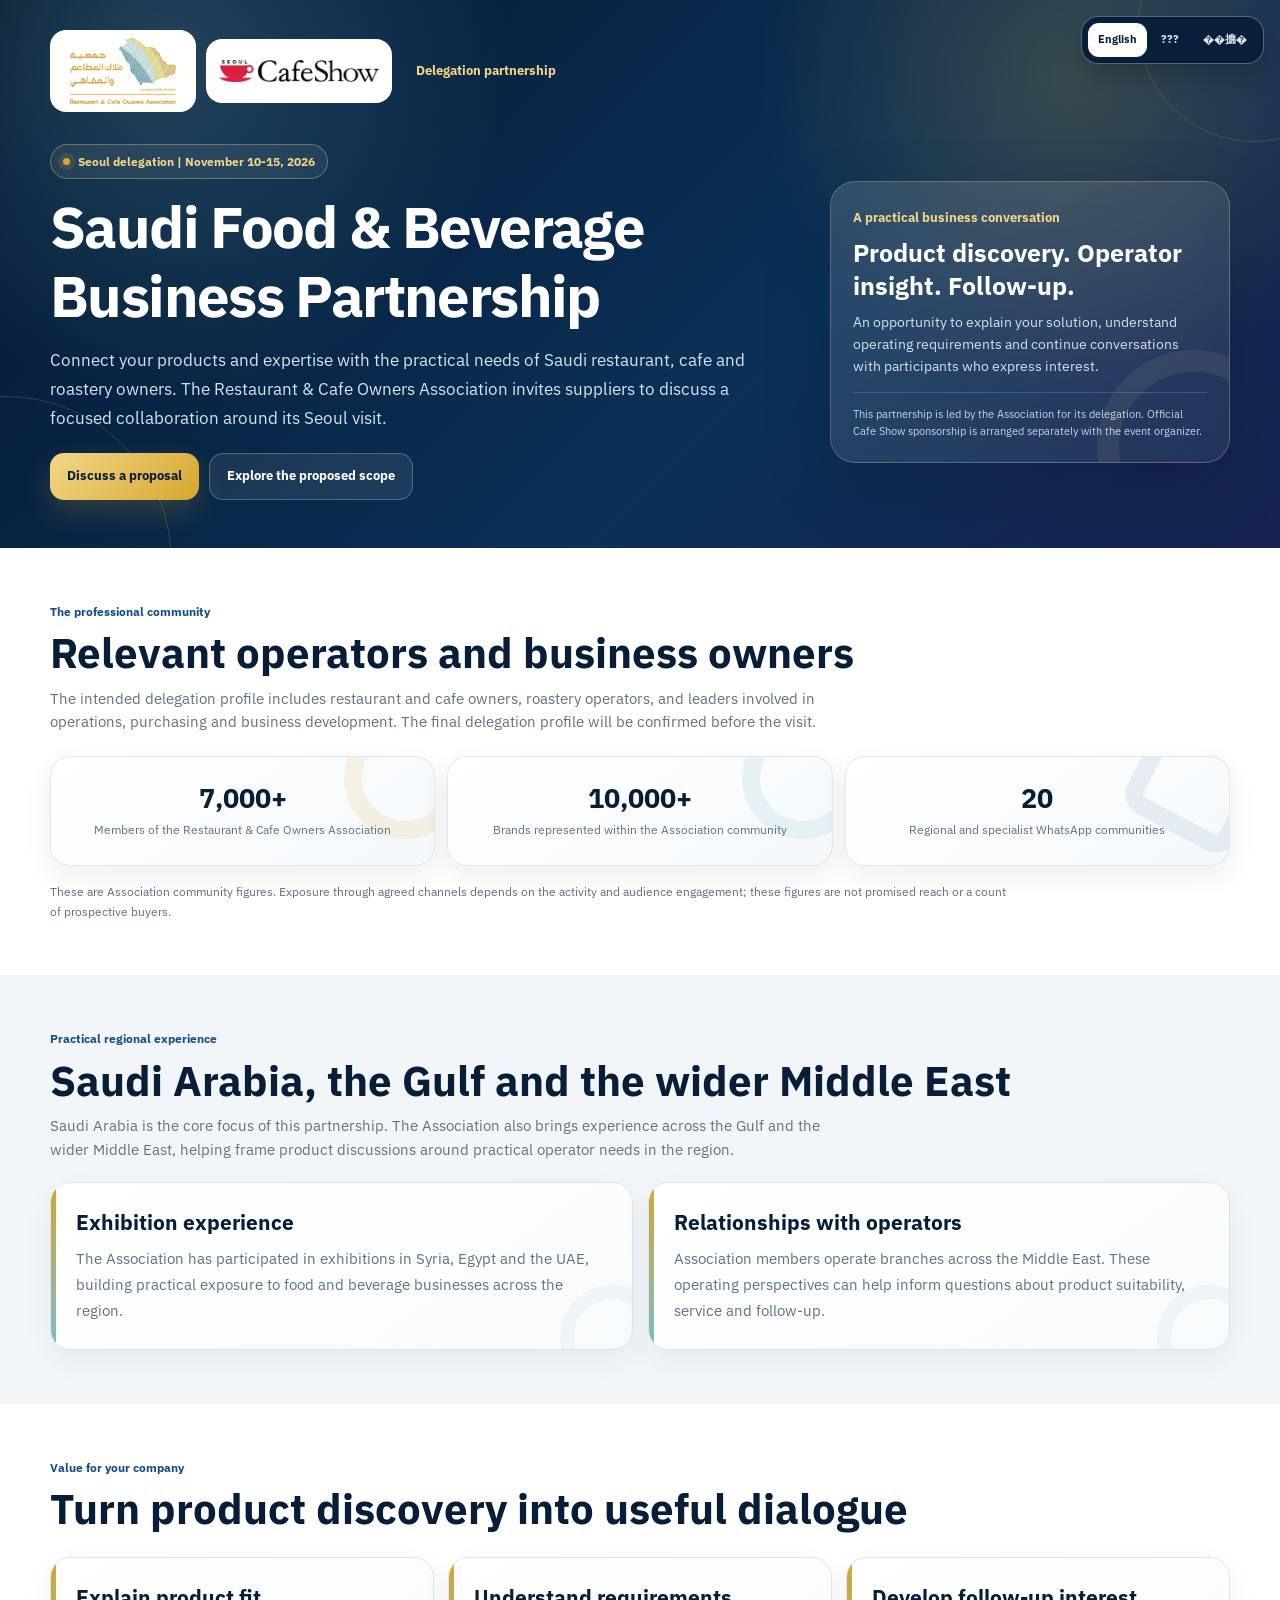
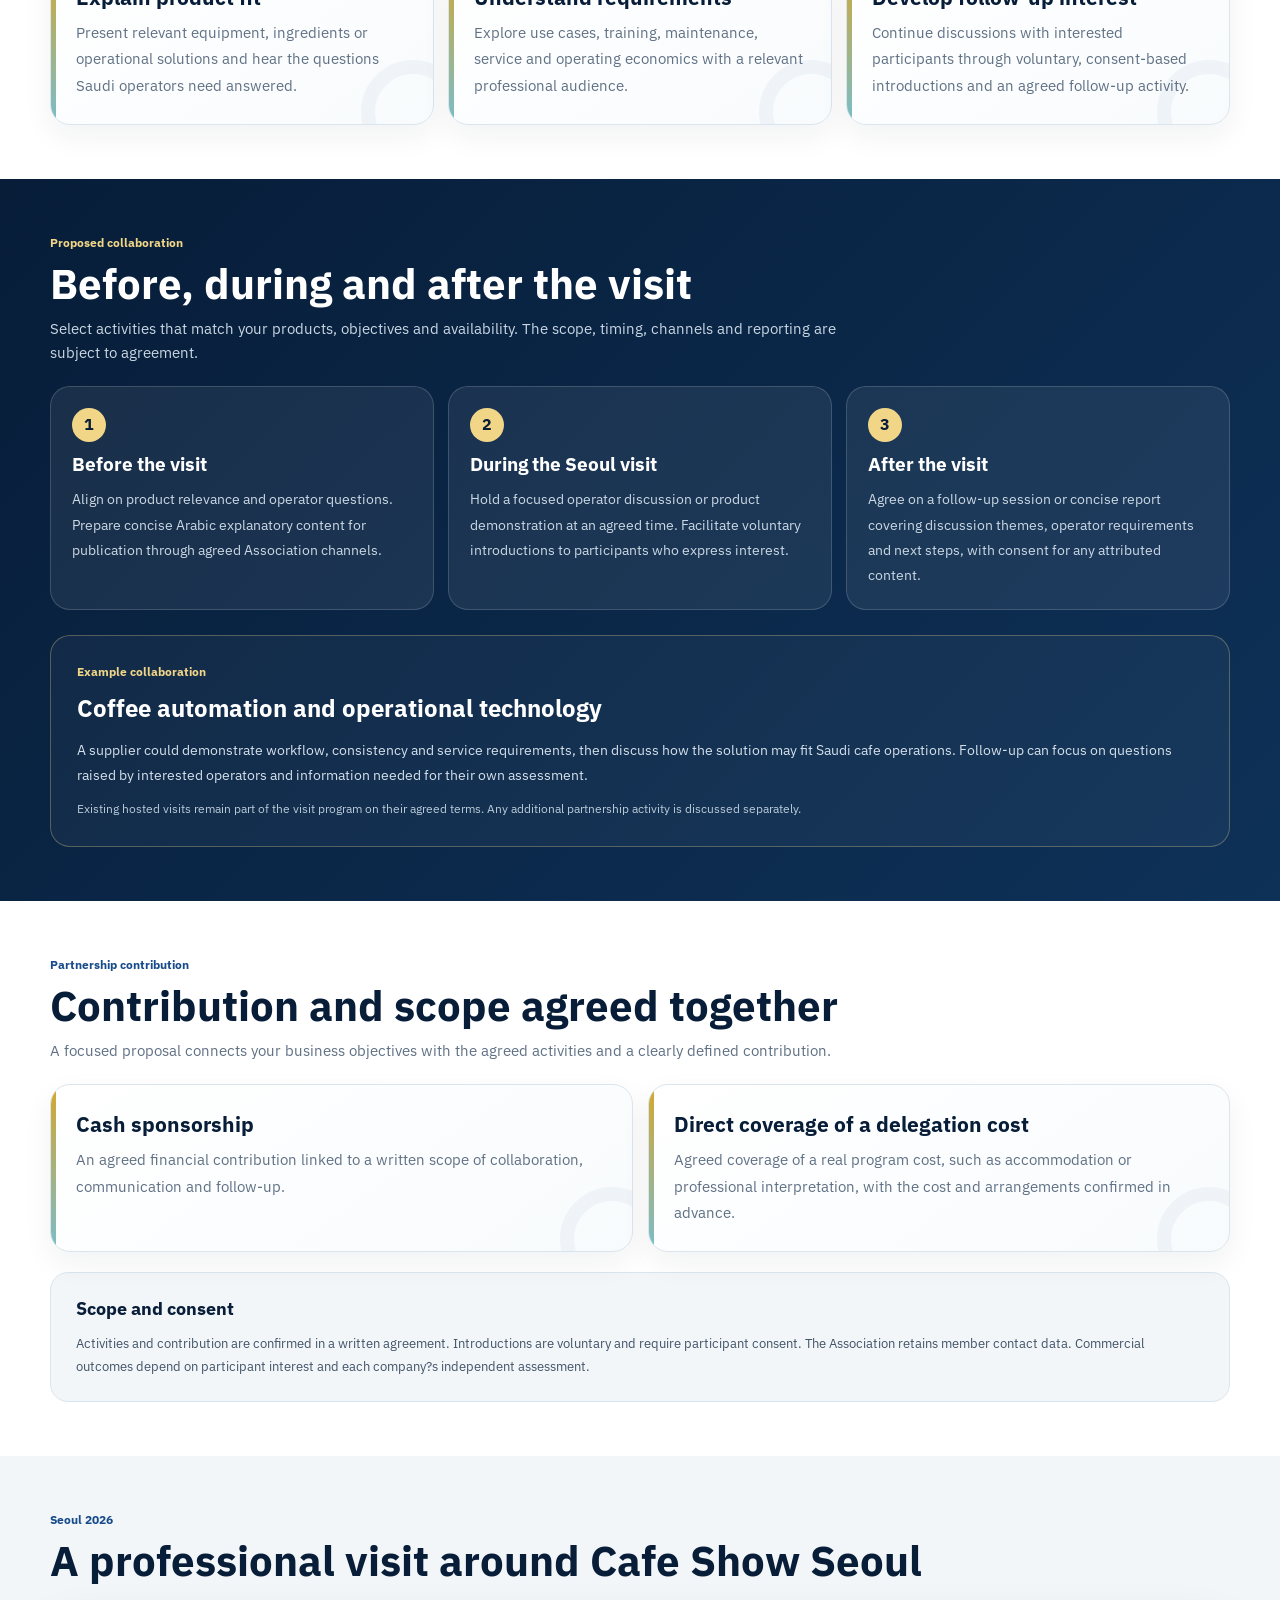
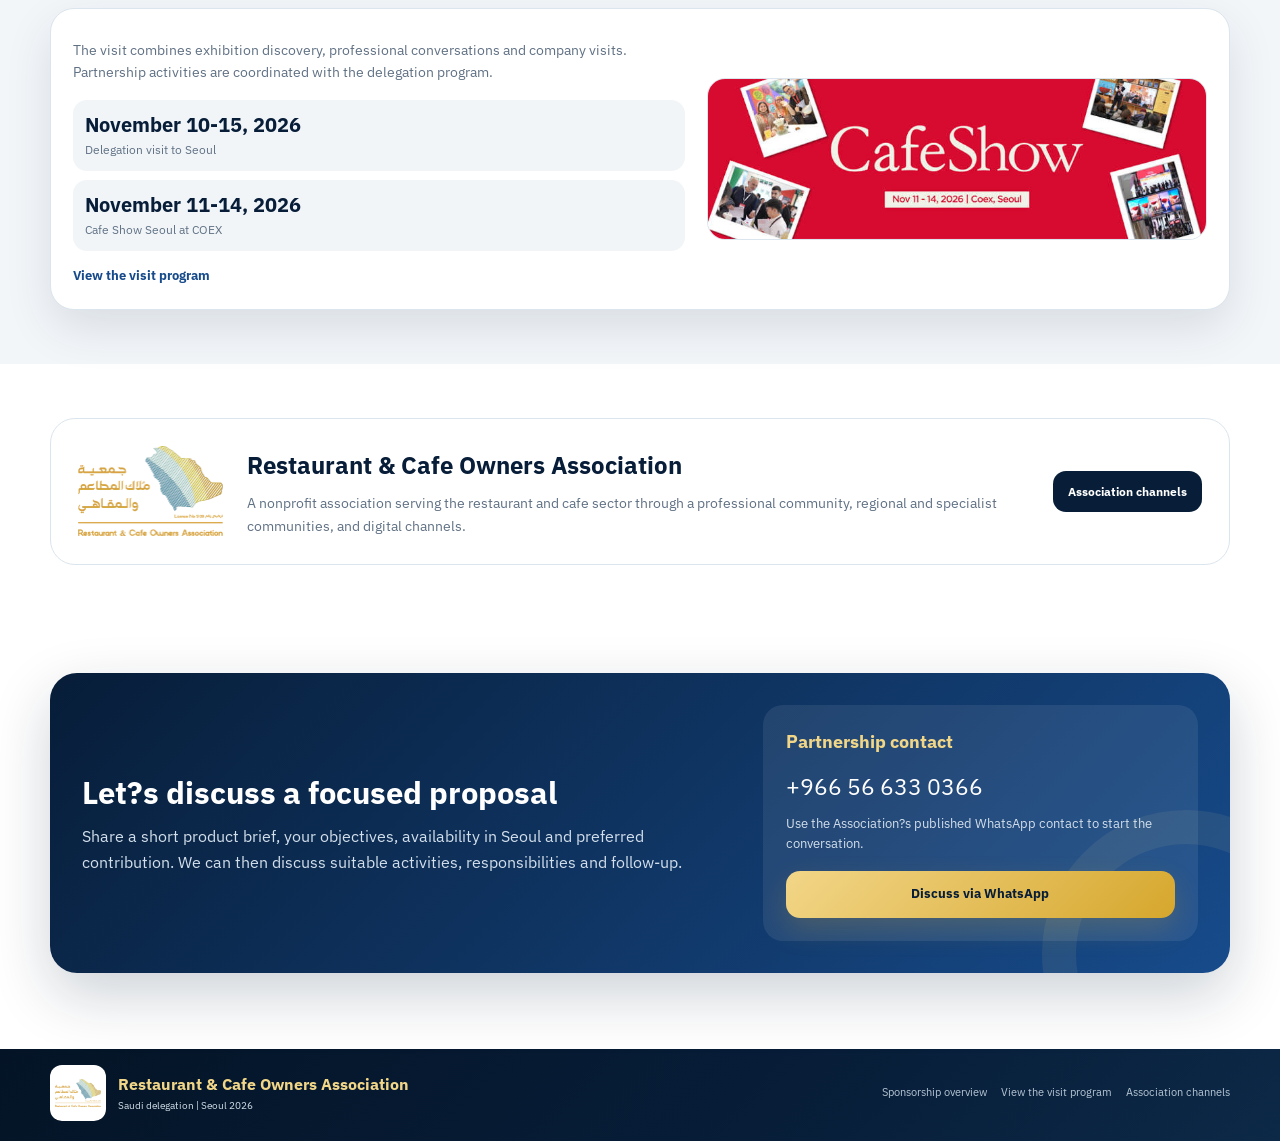
==== partners/index.html @ b7a02593 "Add multilingual business partnership page and update association membership" ====
<!doctype html>
<html lang="en" dir="ltr">
<head>
  <meta charset="utf-8">
  <meta name="viewport" content="width=device-width,initial-scale=1,viewport-fit=cover">
  <meta name="theme-color" content="#071d38">
  <title>Saudi Food &amp; Beverage Business Partnership | Seoul 2026</title>
  <meta name="description" content="Explore an association-led partnership with Saudi restaurant, cafe and roastery operators during the Seoul delegation visit, November 10-15, 2026. Scope and contribution agreed together.">
  <link rel="canonical" href="https://almohammdin.github.io/Sponsors-Cafe-Show-Seoul2026/partners/">
  <link rel="alternate" hreflang="en" href="https://almohammdin.github.io/Sponsors-Cafe-Show-Seoul2026/partners/">
  <link rel="alternate" hreflang="ko" href="https://almohammdin.github.io/Sponsors-Cafe-Show-Seoul2026/partners/ko/">
  <link rel="alternate" hreflang="ar" href="https://almohammdin.github.io/Sponsors-Cafe-Show-Seoul2026/partners/ar/">
  <link rel="alternate" hreflang="x-default" href="https://almohammdin.github.io/Sponsors-Cafe-Show-Seoul2026/partners/">
  <meta property="og:type" content="website">
  <meta property="og:url" content="https://almohammdin.github.io/Sponsors-Cafe-Show-Seoul2026/partners/">
  <meta property="og:locale" content="en_US">
  <meta property="og:title" content="Saudi Food &amp; Beverage Business Partnership | Seoul 2026">
  <meta property="og:description" content="Explore an association-led partnership with Saudi restaurant, cafe and roastery operators during the Seoul delegation visit, November 10-15, 2026. Scope and contribution agreed together.">
  <meta property="og:image" content="https://almohammdin.github.io/Sponsors-Cafe-Show-Seoul2026/partners/partner-preview.png">
  <meta property="og:image:width" content="1200">
  <meta property="og:image:height" content="630">
  <meta property="og:image:alt" content="Saudi Food &amp; Beverage Business Partnership | Seoul 2026">
  <meta name="twitter:card" content="summary_large_image">
  <meta name="twitter:title" content="Saudi Food &amp; Beverage Business Partnership | Seoul 2026">
  <meta name="twitter:description" content="Explore an association-led partnership with Saudi restaurant, cafe and roastery operators during the Seoul delegation visit, November 10-15, 2026. Scope and contribution agreed together.">
  <meta name="twitter:image" content="https://almohammdin.github.io/Sponsors-Cafe-Show-Seoul2026/partners/partner-preview.png">
  <link rel="icon" href="../favicon.png" type="image/png">
  <link rel="preconnect" href="https://fonts.googleapis.com">
  <link rel="preconnect" href="https://fonts.gstatic.com" crossorigin>
  <link href="https://fonts.googleapis.com/css2?family=IBM+Plex+Sans+Arabic:wght@400;500;600;700&amp;family=IBM+Plex+Sans:wght@400;500;600;700&amp;family=Noto+Sans+KR:wght@400;500;600;700&amp;display=swap" rel="stylesheet">
  <link rel="stylesheet" href="./styles.css">
</head>
<body data-lang="en">
  <a class="skip" href="#main">Skip to content</a>
  <nav class="language-switcher" aria-label="Choose language">
    <a href="./" lang="en" hreflang="en" aria-current="page">English</a>
    <a href="./ko/" lang="ko" hreflang="ko">???</a>
    <a href="./ar/" lang="ar" hreflang="ar">��㩠�</a>
  </nav>
  <header class="hero"><div class="container">
    <div class="brand-row"><div class="logos">
      <div class="logo-box association"><img src="../association-logo.webp" alt="Restaurant &amp; Cafe Owners Association" width="120" height="66"></div>
      <div class="logo-box cafe"><img src="../cafeshow-logo.webp" alt="Cafe Show Seoul" width="160"></div>
    </div><div class="sponsor-label">Delegation partnership</div></div>
    <div class="hero-grid"><div>
      <span class="eyebrow">Seoul delegation | November 10-15, 2026</span><h1>Saudi Food &amp; Beverage Business Partnership</h1><p class="hero-lead">Connect your products and expertise with the practical needs of Saudi restaurant, cafe and roastery owners. The Restaurant &amp; Cafe Owners Association invites suppliers to discuss a focused collaboration around its Seoul visit.</p>
      <div class="hero-actions"><a class="button primary" href="#contact">Discuss a proposal</a><a class="button" href="#scope">Explore the proposed scope</a></div>
    </div><aside class="hero-card"><small>A practical business conversation</small><strong>Product discovery. Operator insight. Follow-up.</strong><p>An opportunity to explain your solution, understand operating requirements and continue conversations with participants who express interest.</p><div class="privacy-note">This partnership is led by the Association for its delegation. Official Cafe Show sponsorship is arranged separately with the event organizer.</div></aside></div>
  </div></header>
  <main id="main">
    <section id="audience"><div class="container">
      <div class="section-head"><div><span class="section-kicker">The professional community</span><h2>Relevant operators and business owners</h2><p>The intended delegation profile includes restaurant and cafe owners, roastery operators, and leaders involved in operations, purchasing and business development. The final delegation profile will be confirmed before the visit.</p></div></div>
      <div class="stats-grid community-stats">
        <div class="stat"><strong dir="ltr">7,000+</strong><span>Members of the Restaurant &amp; Cafe Owners Association</span></div>
        <div class="stat"><strong dir="ltr">10,000+</strong><span>Brands represented within the Association community</span></div>
        <div class="stat"><strong dir="ltr">20</strong><span>Regional and specialist WhatsApp communities</span></div>
      </div><p class="community-note">These are Association community figures. Exposure through agreed channels depends on the activity and audience engagement; these figures are not promised reach or a count of prospective buyers.</p>
    </div></section>
    <section class="soft" id="regional-experience"><div class="container">
      <div class="section-head"><div><span class="section-kicker">Practical regional experience</span><h2>Saudi Arabia, the Gulf and the wider Middle East</h2><p>Saudi Arabia is the core focus of this partnership. The Association also brings experience across the Gulf and the wider Middle East, helping frame product discussions around practical operator needs in the region.</p></div></div>
      <div class="contribution-grid"><article class="value-card"><h3>Exhibition experience</h3><p>The Association has participated in exhibitions in Syria, Egypt and the UAE, building practical exposure to food and beverage businesses across the region.</p></article>
<article class="value-card"><h3>Relationships with operators</h3><p>Association members operate branches across the Middle East. These operating perspectives can help inform questions about product suitability, service and follow-up.</p></article></div>
    </div></section>
    <section id="value"><div class="container">
      <div class="section-head"><div><span class="section-kicker">Value for your company</span><h2>Turn product discovery into useful dialogue</h2></div></div>
      <div class="value-grid"><article class="value-card"><h3>Explain product fit</h3><p>Present relevant equipment, ingredients or operational solutions and hear the questions Saudi operators need answered.</p></article>
<article class="value-card"><h3>Understand requirements</h3><p>Explore use cases, training, maintenance, service and operating economics with a relevant professional audience.</p></article>
<article class="value-card"><h3>Develop follow-up interest</h3><p>Continue discussions with interested participants through voluntary, consent-based introductions and an agreed follow-up activity.</p></article></div>
    </div></section>
    <section class="dark" id="scope"><div class="container">
      <div class="section-head"><div><span class="section-kicker">Proposed collaboration</span><h2>Before, during and after the visit</h2><p>Select activities that match your products, objectives and availability. The scope, timing, channels and reporting are subject to agreement.</p></div></div>
      <div class="phase-grid"><article class="phase"><span>1</span><h3>Before the visit</h3><p>Align on product relevance and operator questions. Prepare concise Arabic explanatory content for publication through agreed Association channels.</p></article>
<article class="phase"><span>2</span><h3>During the Seoul visit</h3><p>Hold a focused operator discussion or product demonstration at an agreed time. Facilitate voluntary introductions to participants who express interest.</p></article>
<article class="phase"><span>3</span><h3>After the visit</h3><p>Agree on a follow-up session or concise report covering discussion themes, operator requirements and next steps, with consent for any attributed content.</p></article></div>
      <div class="example-box"><span class="section-kicker">Example collaboration</span><h3>Coffee automation and operational technology</h3><p>A supplier could demonstrate workflow, consistency and service requirements, then discuss how the solution may fit Saudi cafe operations. Follow-up can focus on questions raised by interested operators and information needed for their own assessment.</p><p class="example-note">Existing hosted visits remain part of the visit program on their agreed terms. Any additional partnership activity is discussed separately.</p></div>
    </div></section>
    <section id="contribution"><div class="container">
      <div class="section-head"><div><span class="section-kicker">Partnership contribution</span><h2>Contribution and scope agreed together</h2><p>A focused proposal connects your business objectives with the agreed activities and a clearly defined contribution.</p></div></div>
      <div class="contribution-grid"><article class="value-card"><h3>Cash sponsorship</h3><p>An agreed financial contribution linked to a written scope of collaboration, communication and follow-up.</p></article>
<article class="value-card"><h3>Direct coverage of a delegation cost</h3><p>Agreed coverage of a real program cost, such as accommodation or professional interpretation, with the cost and arrangements confirmed in advance.</p></article></div>
      <div class="agreement-box"><h3>Scope and consent</h3><p>Activities and contribution are confirmed in a written agreement. Introductions are voluntary and require participant consent. The Association retains member contact data. Commercial outcomes depend on participant interest and each company?s independent assessment.</p></div>
    </div></section>
    <section class="soft" id="visit"><div class="container">
      <div class="section-head"><div><span class="section-kicker">Seoul 2026</span><h2>A professional visit around Cafe Show Seoul</h2></div></div>
      <div class="trip-box"><div class="trip-copy"><p>The visit combines exhibition discovery, professional conversations and company visits. Partnership activities are coordinated with the delegation program.</p><div class="trip-facts">
        <div class="trip-fact"><strong>November 10-15, 2026</strong><span>Delegation visit to Seoul</span></div>
        <div class="trip-fact"><strong>November 11-14, 2026</strong><span>Cafe Show Seoul at COEX</span></div>
      </div><a class="text-link" href="https://almohammdin.github.io/Cafe-Show-Seoul2026/" target="_blank" rel="noopener">View the visit program</a></div>
      <div class="trip-media"><img class="trip-banner" src="../cafeshow-2026-banner.png" width="738" height="237" loading="lazy" alt="Cafe Show Seoul 2026 | November 11-14 | COEX, Seoul"></div></div>
    </div></section>
    <section id="association"><div class="container"><div class="association-box">
      <img src="../association-logo.webp" width="145" loading="lazy" alt="Restaurant &amp; Cafe Owners Association"><div><h3>Restaurant &amp; Cafe Owners Association</h3><p>A nonprofit association serving the restaurant and cafe sector through a professional community, regional and specialist communities, and digital channels.</p></div>
      <a href="https://linktr.ee/rcoa.sa" target="_blank" rel="noopener">Association channels</a>
    </div></div></section>
    <section id="contact"><div class="container"><div class="contact-box">
      <div class="contact-copy"><h2>Let?s discuss a focused proposal</h2><p>Share a short product brief, your objectives, availability in Seoul and preferred contribution. We can then discuss suitable activities, responsibilities and follow-up.</p></div>
      <div class="contact-details"><h3>Partnership contact</h3><a class="contact-number" dir="ltr" href="tel:+966566330366">+966 56 633 0366</a><p>Use the Association?s published WhatsApp contact to start the conversation.</p><a class="button primary" href="https://wa.me/966566330366?text=Hello%2C%20I%20would%20like%20to%20discuss%20a%20Saudi%20Food%20%26%20Beverage%20Business%20Partnership%20around%20the%20Seoul%20delegation%20visit%2C%20November%2010-15%2C%202026.%20I%20can%20share%20our%20product%20brief%2C%20objectives%2C%20availability%20and%20preferred%20contribution." target="_blank" rel="noopener">Discuss via WhatsApp</a></div>
    </div></div></section>
  </main>
  <footer><div class="container"><div class="footer-row"><div class="footer-brand"><img src="../association-logo.webp" width="56" height="56" alt="Restaurant &amp; Cafe Owners Association"><div><strong>Restaurant &amp; Cafe Owners Association</strong><span>Saudi delegation | Seoul 2026</span></div></div>
    <div class="footer-links"><a href="../">Sponsorship overview</a><a href="https://almohammdin.github.io/Cafe-Show-Seoul2026/" target="_blank" rel="noopener">View the visit program</a><a href="https://linktr.ee/rcoa.sa" target="_blank" rel="noopener">Association channels</a></div>
  </div></div></footer>
</body>
</html>
---- partners/styles.css ----
:root{
      --navy:#071d38;--navy2:#0e3158;--blue:#174b8b;--gold:#d6a72d;--gold2:#f2d688;
      --ink:#182235;--muted:#607184;--paper:#f3f6f9;--surface:#fff;--line:#dbe5ed;
      --green:#13755b;--red:#a32942;--shadow:0 18px 48px rgba(7,29,56,.11);--max:1180px;
    }
    *{box-sizing:border-box}
    html{scroll-behavior:smooth}
    body{margin:0;background:#fff;color:var(--ink);font-family:"IBM Plex Sans Arabic","IBM Plex Sans",system-ui,sans-serif;line-height:1.6}
    body[data-lang="en"],body[data-lang="ko"]{direction:ltr}
    body[data-lang="ko"]{font-family:"Noto Sans KR","IBM Plex Sans",system-ui,sans-serif;word-break:keep-all}
    img{max-width:100%}a{color:inherit}.container{width:min(var(--max),calc(100% - 36px));margin-inline:auto}
    button,input,select,textarea{font:inherit}.skip{position:absolute;inset-inline-start:-9999px}.skip:focus{inset-inline-start:16px;top:12px;z-index:3000;padding:10px;background:#fff;color:var(--navy)}
    .language-switcher{position:fixed;top:16px;inset-inline-end:16px;z-index:1000;display:flex;gap:4px;padding:6px;border:1px solid rgba(255,255,255,.32);border-radius:17px;background:rgba(7,29,56,.94);box-shadow:0 12px 28px rgba(0,0,0,.19);backdrop-filter:blur(13px)}
    .language-switcher button{border:0;border-radius:11px;padding:8px 10px;background:transparent;color:#dce6ef;font-size:11px;font-weight:700;cursor:pointer}.language-switcher button.active{background:#fff;color:var(--navy)}
    .hero{position:relative;overflow:hidden;padding:30px 0 52px;background:radial-gradient(circle at 15% 12%,rgba(120,189,202,.2),transparent 30%),radial-gradient(circle at 82% 18%,rgba(214,167,45,.2),transparent 31%),linear-gradient(135deg,#061a32,#0c3158 64%,#17224f);color:#fff}
    .hero:before,.hero:after{content:"";position:absolute;border:1px solid rgba(214,167,45,.23);border-radius:50%}.hero:before{width:330px;height:330px;inset-inline-start:-160px;bottom:-180px}.hero:after{width:230px;height:230px;inset-inline-end:-90px;top:-90px}
    .brand-row{position:relative;display:flex;align-items:center;justify-content:space-between;gap:18px;margin-bottom:32px;padding-inline-end:190px}.logos{display:flex;align-items:center;gap:10px}.logo-box{display:grid;place-items:center;min-height:64px;padding:8px 13px;border-radius:16px;background:#fff}.logo-box.association img{width:120px;height:66px;object-fit:contain}.logo-box.cafe img{width:160px}.sponsor-label{color:var(--gold2);font-size:13px;font-weight:700}
    .hero-grid{position:relative;display:grid;grid-template-columns:minmax(0,1.2fr) minmax(310px,.8fr);gap:46px;align-items:center}.eyebrow{display:inline-flex;align-items:center;gap:8px;margin-bottom:13px;padding:7px 12px;border:1px solid rgba(240,209,126,.35);border-radius:999px;background:rgba(255,255,255,.07);color:var(--gold2);font-size:12px;font-weight:700}.eyebrow:before{content:"";width:7px;height:7px;border-radius:50%;background:var(--gold);box-shadow:0 0 0 5px rgba(214,167,45,.14)}
    h1{max-width:820px;margin:0;font-size:clamp(37px,5vw,66px);line-height:1.2;letter-spacing:-.035em;text-wrap:balance}.hero-lead{max-width:780px;margin:16px 0 0;color:#d7e2ec;font-size:17px;line-height:1.68}.hero-actions{display:flex;flex-wrap:wrap;gap:10px;margin-top:21px}.button{display:inline-flex;align-items:center;justify-content:center;min-height:47px;padding:11px 17px;border:1px solid rgba(255,255,255,.24);border-radius:14px;background:rgba(255,255,255,.08);color:#fff;text-decoration:none;font-size:13px;font-weight:700}.button.primary{border:0;background:linear-gradient(135deg,var(--gold2),var(--gold));color:var(--navy);box-shadow:0 12px 28px rgba(214,167,45,.2)}
    .hero-card{padding:22px;border:1px solid rgba(255,255,255,.18);border-radius:25px;background:rgba(255,255,255,.09);box-shadow:0 24px 70px rgba(0,0,0,.16);backdrop-filter:blur(12px)}.hero-card small{color:var(--gold2);font-weight:700}.hero-card strong{display:block;margin-top:6px;font-size:26px;line-height:1.34}.hero-card p{margin:8px 0 0;color:#d5e0eb;font-size:14px;line-height:1.6}.privacy-note{margin-top:14px;padding-top:13px;border-top:1px solid rgba(255,255,255,.14);color:#c8d6e2;font-size:11px;line-height:1.55}
    section{padding:54px 0}.soft{background:var(--paper)}.dark{background:linear-gradient(135deg,var(--navy),var(--navy2));color:#fff}.section-head{display:grid;grid-template-columns:minmax(0,1fr) auto;gap:18px;align-items:end;margin-bottom:21px}.section-kicker{display:block;margin-bottom:5px;color:var(--blue);font-size:12px;font-weight:700}.dark .section-kicker{color:var(--gold2)}.section-head h2{margin:0;color:var(--navy);font-size:clamp(28px,4vw,42px);line-height:1.27;text-wrap:balance}.dark .section-head h2{color:#fff}.section-head p{max-width:790px;margin:7px 0 0;color:var(--muted);font-size:15px;line-height:1.58}.dark .section-head p{color:#cad7e3}
    .stats-section{position:relative;z-index:2;margin-top:-31px;padding:0}.stats-grid{display:grid;grid-template-columns:repeat(5,minmax(0,1fr));overflow:hidden;border:1px solid var(--line);border-radius:24px;background:#fff;box-shadow:var(--shadow)}.stat{padding:25px 14px;text-align:center;border-inline-start:1px solid var(--line)}.stat:first-child{border-inline-start:0}.stat strong{display:block;color:var(--navy);font-family:"IBM Plex Sans",sans-serif;font-size:27px;line-height:1.2}.stat span{display:block;margin-top:7px;color:var(--muted);font-size:11.5px;line-height:1.6}
    .profile-grid,.value-grid{display:grid;grid-template-columns:repeat(3,minmax(0,1fr));gap:14px}.profile-card,.value-card{position:relative;padding:20px;border:1px solid var(--line);border-radius:20px;background:#fff;box-shadow:0 11px 30px rgba(7,29,56,.06)}.profile-card:before,.value-card:before{content:"";position:absolute;inset-inline-start:0;top:0;width:5px;height:100%;background:linear-gradient(var(--gold),#78bdca)}.profile-card strong,.value-card h3{display:block;margin:0;color:var(--navy);font-size:18px;line-height:1.35}.profile-card span,.value-card p{display:block;margin:5px 0 0;color:var(--muted);font-size:14px;line-height:1.55}.value-icon{display:grid;place-items:center;width:42px;height:42px;margin-bottom:12px;border-radius:13px;background:#edf4f8;color:var(--blue);font-size:20px}
    .packages{display:grid;grid-template-columns:repeat(2,minmax(0,1fr));gap:15px;align-items:stretch}.package.service{grid-column:1/-1}.package{position:relative;display:flex;flex-direction:column;padding:22px;border:1px solid var(--line);border-radius:23px;background:#fff;box-shadow:var(--shadow)}.package.featured{border-color:rgba(214,167,45,.8);background:linear-gradient(180deg,#fffdf5,#fff)}.package-status{display:inline-flex;align-self:flex-start;padding:6px 10px;border-radius:999px;background:#e7f4ef;color:var(--green);font-size:10px;font-weight:700}.package-status.last{background:#fff1db;color:#84590a}.package-status.reserved,.package-status.closed{background:#f7e7eb;color:var(--red)}.package h3{margin:12px 0 0;color:var(--navy);font-size:22px;line-height:1.35}.price{display:flex;align-items:center;gap:7px;margin:7px 0 0;direction:ltr;color:var(--navy)}.price img{width:23px;height:23px;filter:brightness(0) saturate(100%) invert(14%) sepia(28%) saturate(1805%) hue-rotate(171deg) brightness(91%) contrast(101%)}.price bdi{font-family:"IBM Plex Sans",sans-serif;font-size:32px;font-weight:700;letter-spacing:-.03em}.price.agreement{direction:inherit;font-size:22px;font-weight:700}.package-cap{min-height:35px;margin-top:4px;color:var(--muted);font-size:11px;line-height:1.5}.package ul{display:grid;gap:0;margin:14px 0 19px;padding:0;list-style:none;border-top:1px solid var(--line)}.package li{position:relative;display:block;padding-block:8px;padding-inline:20px 0;border-bottom:1px solid var(--line);color:#34495e;font-size:12px;line-height:1.65}.package li:before{content:"?";position:absolute;inset-inline-start:0;top:8px;color:var(--green);font-weight:700}.package-right-label{color:var(--muted)}.package-right-value{color:var(--navy);font-weight:700;text-align:end}.package li.service-right{display:block}.package-cta{margin-top:auto;padding:11px 13px;border:1px solid var(--navy);border-radius:13px;color:var(--navy);text-align:center;text-decoration:none;font-size:12px;font-weight:700}.featured .package-cta{background:var(--navy);color:#fff}.tax-note{margin:13px 0 0;color:var(--muted);font-size:11px;text-align:center}
    .matrix-wrap{overflow:hidden;border:1px solid rgba(255,255,255,.16);border-radius:23px;background:rgba(255,255,255,.07)}table{width:100%;border-collapse:collapse}th,td{padding:14px 15px;border-bottom:1px solid rgba(255,255,255,.12);text-align:center;font-size:12px}th:first-child,td:first-child{text-align:start}thead th{color:var(--gold2);font-weight:700}tbody tr:last-child td{border-bottom:0}.mobile-rights{display:none}.right-card{padding:16px;border:1px solid rgba(255,255,255,.16);border-radius:17px;background:rgba(255,255,255,.07)}.right-card summary{cursor:pointer;color:var(--gold2);font-weight:700}.right-card dl{display:grid;gap:10px;margin:15px 0 0}.right-card dl div{display:grid;grid-template-columns:1fr auto;gap:12px;border-top:1px solid rgba(255,255,255,.12);padding-top:9px}.right-card dt{color:#cbd8e4;font-size:12px}.right-card dd{margin:0;color:#fff;font-size:12px;font-weight:700}
    .special-box{display:grid;grid-template-columns:auto minmax(0,1fr);gap:18px;align-items:center;padding:24px;border:1px solid var(--line);border-radius:22px;background:#fff;box-shadow:0 11px 30px rgba(7,29,56,.06)}.special-icon{display:grid;place-items:center;width:55px;height:55px;border-radius:17px;background:#edf4f8;color:var(--blue);font-size:25px}.special-box p{margin:0;color:#405367;font-size:15px}.exclusivity{margin-top:13px;color:var(--muted);font-size:12px}
    .phase-grid{display:grid;grid-template-columns:repeat(3,minmax(0,1fr));gap:14px}.phase{padding:21px;border:1px solid rgba(255,255,255,.16);border-radius:20px;background:rgba(255,255,255,.07)}.phase span{display:grid;place-items:center;width:34px;height:34px;border-radius:50%;background:var(--gold2);color:var(--navy);font-family:"IBM Plex Sans";font-weight:700}.phase h3{margin:10px 0 0;font-size:19px;line-height:1.35}.phase p{margin:5px 0 0;color:#cbd8e4;font-size:13px;line-height:1.55}
    .trip-box{display:grid;grid-template-columns:minmax(0,.9fr) minmax(390px,1.1fr);gap:22px;padding:22px;border:1px solid var(--line);border-radius:24px;background:#fff;box-shadow:var(--shadow)}.trip-copy{display:flex;flex-direction:column;justify-content:center}.trip-box h3{margin:0;color:var(--navy);font-size:26px;line-height:1.35}.trip-box p{margin:8px 0 0;color:var(--muted);font-size:14px;line-height:1.58}.trip-facts{display:grid;grid-template-columns:repeat(2,minmax(0,1fr));gap:9px;margin-top:17px}.trip-fact{padding:12px;border-radius:14px;background:#f1f5f8}.trip-fact strong{display:block;color:var(--navy);font-size:18px;line-height:1.25}.trip-fact span{color:var(--muted);font-size:10px;line-height:1.4}.text-link{display:inline-flex;margin-top:15px;color:var(--blue);font-size:13px;font-weight:700;text-decoration:none}.trip-media{overflow:hidden;border:1px solid var(--line);border-radius:18px;background:#081c34}.trip-banner{display:block;width:100%;height:auto;background:#df0034}.video-frame{position:relative;aspect-ratio:16/9;background:#050f1b}.video-frame iframe{position:absolute;inset:0;width:100%;height:100%;border:0}.media-caption{padding:10px 13px;margin:0!important;color:#d9e5ef!important;font-size:11px!important;line-height:1.45!important}
    .association-box{display:grid;grid-template-columns:150px minmax(0,1fr) auto;gap:24px;align-items:center;padding:27px;border:1px solid var(--line);border-radius:25px;background:#fff}.association-box img{width:145px}.association-box h3{margin:0;color:var(--navy);font-size:24px}.association-box p{margin:8px 0 0;color:var(--muted);font-size:14px}.association-box a{display:inline-flex;padding:11px 15px;border-radius:13px;background:var(--navy);color:#fff;text-decoration:none;font-size:12px;font-weight:700}
    .sponsor-logos{display:flex;flex-wrap:wrap;justify-content:center;gap:12px;margin-top:24px}.sponsor-logo{display:grid;place-items:center;width:150px;height:82px;padding:12px;border:1px solid var(--line);border-radius:16px;background:#fff}.sponsor-logo img{max-width:100%;max-height:58px;object-fit:contain}
    .contact-box{display:grid;grid-template-columns:minmax(0,.8fr) minmax(0,1.2fr);gap:28px;padding:32px;border-radius:27px;background:linear-gradient(135deg,var(--navy),var(--blue));color:#fff;box-shadow:0 22px 60px rgba(7,29,56,.2)}.contact-copy h2{margin:0;font-size:33px;line-height:1.4}.contact-copy p{margin:10px 0 0;color:#d3dfeb}.contact-form{display:grid;grid-template-columns:repeat(2,minmax(0,1fr));gap:11px}.field{display:grid;gap:5px}.field.full{grid-column:1/-1}.field label{color:#dce6ef;font-size:11px;font-weight:700}.field input,.field select,.field textarea{width:100%;border:1px solid rgba(255,255,255,.23);border-radius:11px;background:rgba(255,255,255,.1);color:#fff;padding:10px 11px;outline:none}.field select option{color:var(--ink)}.field textarea{min-height:80px;resize:vertical}.field input::placeholder,.field textarea::placeholder{color:#b9c9d8}.submit{grid-column:1/-1;min-height:48px;border:0;border-radius:13px;background:linear-gradient(135deg,var(--gold2),var(--gold));color:var(--navy);font-weight:700;cursor:pointer}
    footer{margin-top:48px;padding:26px 0 88px;background:#06182d;color:#b8c7d5}.footer-row{display:flex;align-items:center;justify-content:space-between;gap:20px}.footer-brand{display:flex;align-items:center;gap:12px}.footer-brand img{width:56px;height:56px;object-fit:contain;padding:5px;border-radius:12px;background:#fff}.footer-brand strong{display:block;color:#fff}.footer-brand span{display:block;font-size:10px}.footer-links{display:flex;flex-wrap:wrap;gap:14px;font-size:11px}.footer-links a{text-decoration:none}.version{margin-top:12px;color:#708194;font-size:8px;text-align:center;direction:ltr}
    .mobile-cta{display:none}.admin-shell{display:none;padding:26px 0;background:#eef3f7}.admin-mode .admin-shell{display:block}.admin-card{padding:23px;border:1px solid var(--line);border-radius:22px;background:#fff;box-shadow:var(--shadow)}.admin-head{display:flex;align-items:center;justify-content:space-between;gap:12px}.admin-head h2{margin:0;color:var(--navy)}.admin-actions{display:flex;gap:8px}.admin-btn{border:0;border-radius:11px;padding:10px 13px;background:var(--navy);color:#fff;font-weight:700;cursor:pointer}.admin-btn.secondary{background:#eaf0f5;color:var(--navy)}.admin-packages{display:grid;gap:12px;margin-top:18px}.admin-package{padding:15px;border:1px solid var(--line);border-radius:16px}.admin-package summary{cursor:pointer;color:var(--navy);font-weight:700}.admin-grid{display:grid;grid-template-columns:repeat(3,minmax(0,1fr));gap:10px;margin-top:14px}.admin-field{display:grid;gap:5px}.admin-field.full{grid-column:1/-1}.admin-field label{color:var(--muted);font-size:10px;font-weight:700}.admin-field input,.admin-field select,.admin-field textarea{width:100%;border:1px solid #cbd8e3;border-radius:10px;padding:9px;background:#fff}.admin-field textarea{min-height:150px;resize:vertical}.admin-note{margin:9px 0 0;color:var(--muted);font-size:11px}.admin-save-state{min-height:20px;margin-top:8px;color:var(--green);font-size:11px}
    .modal{position:fixed;inset:0;z-index:3000;display:grid;place-items:center;padding:18px;background:rgba(3,16,31,.73);backdrop-filter:blur(4px)}.modal[hidden]{display:none}.login-card{width:min(390px,94vw);padding:27px;border-radius:22px;background:#fff;text-align:center}.login-card h2{margin:0;color:var(--navy)}.login-card p{margin:7px 0 16px;color:var(--muted);font-size:13px}.login-card input{width:100%;height:54px;border:1px solid #cbd8e3;border-radius:13px;text-align:center;font-size:25px;letter-spacing:.25em}.login-card button{width:100%;height:47px;margin-top:11px;border:0;border-radius:12px;background:var(--navy);color:#fff;font-weight:700}.login-error{min-height:20px;margin-top:7px;color:var(--red);font-size:12px}.toast{position:fixed;z-index:4000;inset-inline-start:50%;bottom:24px;transform:translateX(-50%);padding:10px 15px;border-radius:12px;background:#102c49;color:#fff;font-size:12px;box-shadow:var(--shadow)}.toast[hidden]{display:none}
    @media(max-width:1020px){.brand-row{padding-inline-end:0}.hero-grid{grid-template-columns:1fr}.hero-card{max-width:680px}.stats-grid{grid-template-columns:repeat(3,1fr)}.profile-grid,.value-grid{grid-template-columns:repeat(2,1fr)}.packages{grid-template-columns:repeat(2,1fr)}.trip-box{grid-template-columns:1fr 1fr}.association-box{grid-template-columns:130px 1fr}.association-box>a{grid-column:1/-1;justify-self:start}.admin-grid{grid-template-columns:repeat(2,1fr)}}
    @media(max-width:700px){.container{width:min(100% - 24px,var(--max))}.language-switcher{top:8px;inset-inline:8px auto;width:calc(100% - 16px);justify-content:center}.language-switcher button{flex:1;padding:7px 4px;font-size:10px}.hero{padding-top:76px;padding-bottom:44px}.brand-row{display:block;margin-bottom:23px}.logos{margin-bottom:10px}.logo-box{min-height:55px;padding:7px 9px}.logo-box.association img{width:100px;height:55px}.logo-box.cafe img{width:130px}h1{font-size:37px}.hero-lead{font-size:15px}.hero-actions{display:grid}.button{width:100%}.hero-card{padding:19px}.stats-grid{grid-template-columns:1fr 1fr}.stat{padding:16px 9px}.stat:last-child{grid-column:1/-1}.stat strong{font-size:22px}section{padding:42px 0}.section-head{grid-template-columns:1fr;margin-bottom:17px}.profile-grid,.value-grid,.packages,.phase-grid{grid-template-columns:1fr}.package{padding:20px}.matrix-wrap{display:none}.mobile-rights{display:grid;gap:10px}.special-box{grid-template-columns:1fr}.trip-box{grid-template-columns:1fr;padding:14px}.association-box{grid-template-columns:1fr;text-align:center}.association-box img{justify-self:center}.association-box a{justify-self:stretch;justify-content:center}.contact-box{grid-template-columns:1fr;padding:22px}.contact-form{grid-template-columns:1fr}.field.full,.submit{grid-column:1}.footer-row{align-items:flex-start;flex-direction:column}.mobile-cta{position:fixed;z-index:1200;display:flex;inset-inline:12px;bottom:max(10px,env(safe-area-inset-bottom));min-height:50px;align-items:center;justify-content:center;border-radius:15px;background:linear-gradient(135deg,var(--gold2),var(--gold));color:var(--navy);text-decoration:none;font-size:13px;font-weight:700;box-shadow:0 15px 34px rgba(7,29,56,.28)}.admin-grid{grid-template-columns:1fr}.admin-field.full{grid-column:1}.admin-head{align-items:flex-start;flex-direction:column}}
    @media(prefers-reduced-motion:reduce){html{scroll-behavior:auto}}
  
    /* v3 sales + motion polish */
    :root{--ui-ease-out:cubic-bezier(.23,1,.32,1);--ui-ease-in-out:cubic-bezier(.77,0,.175,1)}
    .hero{background:
      radial-gradient(circle at 13% 10%,rgba(120,189,202,.24),transparent 28%),
      radial-gradient(circle at 84% 14%,rgba(214,167,45,.22),transparent 27%),
      linear-gradient(135deg,#05182f 0%,#0b3158 62%,#17224f 100%)}
    .hero h1{max-width:900px;letter-spacing:-.028em}
    .hero-card{position:relative;overflow:hidden;border-color:rgba(242,214,136,.28);background:linear-gradient(145deg,rgba(255,255,255,.13),rgba(255,255,255,.065))}
    .hero-card:after{content:"";position:absolute;width:150px;height:150px;inset-inline-end:-62px;bottom:-82px;border:22px solid rgba(242,214,136,.08);border-radius:50%;pointer-events:none}
    .button,.package-cta,.submit,.association-box a,.text-link{transition:transform 150ms var(--ui-ease-out),box-shadow 180ms ease,background-color 160ms ease,border-color 160ms ease}
    .button:active,.package-cta:active,.submit:active,.association-box a:active,.text-link:active{transform:scale(.97)}
    .stats-grid{overflow:visible;border:0;background:transparent;box-shadow:none;gap:12px}
    .stat{position:relative;overflow:hidden;isolation:isolate;border:1px solid rgba(7,29,56,.09)!important;border-radius:20px;background:linear-gradient(145deg,#fff,#f5f9fc);box-shadow:0 10px 28px rgba(7,29,56,.075);transition:transform 190ms var(--ui-ease-out),box-shadow 190ms ease,border-color 170ms ease}
    .stat:first-child{border-inline-start:1px solid rgba(7,29,56,.09)!important}
    .stat:after{content:"";position:absolute;z-index:-1;width:86px;height:86px;inset-inline-end:-32px;top:-40px;border:18px solid rgba(214,167,45,.12);border-radius:50%;transform:rotate(16deg)}
    .stat:nth-child(2):after,.stat:nth-child(5):after{border-color:rgba(120,189,202,.15)}
    .stat:nth-child(3):after{border-radius:22px;transform:rotate(28deg);border-color:rgba(23,75,139,.09)}
    .profile-card,.value-card{overflow:hidden;background:linear-gradient(145deg,#fff,#f8fbfd);transition:transform 190ms var(--ui-ease-out),box-shadow 190ms ease,border-color 170ms ease}
    .profile-card:after,.value-card:after{content:"";position:absolute;width:76px;height:76px;inset-inline-end:-32px;bottom:-40px;border:14px solid rgba(23,75,139,.045);border-radius:50%;pointer-events:none}
    .package{overflow:hidden;transition:transform 200ms var(--ui-ease-out),box-shadow 200ms ease,border-color 180ms ease}
    .package.featured{border-color:rgba(214,167,45,.72);background:linear-gradient(145deg,#071d38 0%,#0b3158 72%,#173e61 100%);box-shadow:0 20px 50px rgba(7,29,56,.19)}
    .package.featured h3,.package.featured .price,.package.featured .package-cap,.package.featured li{color:#fff}
    .package.featured .package-cap{color:#cad9e6}
    .package.featured li{border-color:rgba(255,255,255,.12)}
    .package.featured ul{border-color:rgba(255,255,255,.13)}
    .package.featured .price img{filter:brightness(0) invert(1)}
    .package.featured .package-status{background:rgba(255,255,255,.12);color:#d9f3e9}
    .featured-tier{position:absolute;top:0;inset-inline-end:0;padding:7px 13px;border-end-start-radius:15px;background:linear-gradient(135deg,var(--gold2),var(--gold));color:var(--navy);font-size:10px;font-weight:800}
    .package-more{margin:-7px 0 17px;border:1px solid var(--line);border-radius:13px;background:#f7fafc}
    .package.featured .package-more{border-color:rgba(255,255,255,.15);background:rgba(255,255,255,.07)}
    .package-more summary{display:flex;align-items:center;justify-content:space-between;gap:12px;padding:10px 12px;color:var(--navy);font-size:11px;font-weight:800;cursor:pointer;list-style:none;user-select:none}
    .package-more summary::-webkit-details-marker{display:none}
    .package-more summary span{display:inline-grid;place-items:center;min-width:29px;height:25px;padding:0 7px;border-radius:999px;background:#eaf1f6;color:var(--blue);font-family:"IBM Plex Sans",sans-serif}
    .package.featured .package-more summary{color:#fff}.package.featured .package-more summary span{background:rgba(255,255,255,.12);color:var(--gold2)}
    .package-more ul{margin:0 12px 10px!important}
    .package.service{background:linear-gradient(145deg,#fff,#eef6fb)}
    .contact-box{position:relative;overflow:hidden}
    .contact-box:after{content:"";position:absolute;width:220px;height:220px;inset-inline-end:-100px;bottom:-125px;border:34px solid rgba(242,214,136,.08);border-radius:50%;pointer-events:none}
    footer{margin-top:22px;padding:16px 0 20px;background:linear-gradient(135deg,#041426,#071d38 60%,#0c2947)}
    .footer-brand strong{color:#f2d688}.footer-brand span{color:#d5e1eb}
    .version{margin-top:6px}
    @media (hover:hover) and (pointer:fine){
      .stat:hover,.profile-card:hover,.value-card:hover,.package:hover{transform:translateY(-4px);box-shadow:0 18px 38px rgba(7,29,56,.12)}
      .package.featured:hover{box-shadow:0 26px 58px rgba(7,29,56,.24)}
      .button:hover,.package-cta:hover,.association-box a:hover{transform:translateY(-1px)}
    }
    .ui-reveal{opacity:0;transform:translateY(10px);transition:opacity 300ms var(--ui-ease-out),transform 300ms var(--ui-ease-out);transition-delay:var(--reveal-delay,0ms)}
    .ui-reveal.is-visible{opacity:1;transform:translateY(0)}
    @media(max-width:700px){
      footer{margin-top:14px;padding:14px 0 calc(76px + env(safe-area-inset-bottom))}
      .stats-grid{gap:9px}.stat{border-radius:17px}.featured-tier{font-size:9px}
      .package.featured{order:-1}
    }
    @media(prefers-reduced-motion:reduce){
      .ui-reveal{opacity:1!important;transform:none!important;transition:opacity 160ms ease!important}
      .button,.package-cta,.submit,.association-box a,.text-link,.stat,.profile-card,.value-card,.package{transition-duration:0ms!important}
    }

/* Partnership page: original brand styles, with a concise content layout. */
body[data-lang="en"]{font-family:"IBM Plex Sans",system-ui,sans-serif}
.language-switcher a{border:0;border-radius:11px;padding:8px 10px;background:transparent;color:#dce6ef;font-size:11px;font-weight:700;text-decoration:none}
.language-switcher a[aria-current="page"]{background:#fff;color:var(--navy)}
.brand-row{justify-content:flex-start;gap:24px;padding-inline-end:230px}
.hero-grid{grid-template-columns:minmax(0,1.3fr) minmax(300px,.7fr);gap:36px}
.hero h1{font-size:clamp(36px,4.5vw,58px);max-width:760px}
.hero-card strong{font-size:25px}.hero-card{align-self:center}
.hero{padding-bottom:48px}.hero-actions{gap:10px}
.community-stats{grid-template-columns:repeat(3,minmax(0,1fr));margin-top:22px}
.community-note{color:var(--muted);font-size:12px;line-height:1.65;margin:16px 0 0;max-width:960px}
.value-card{padding:25px}.value-card h3{font-size:21px}.value-card p{font-size:15px;line-height:1.75;margin-top:9px}
.phase p{font-size:14px;line-height:1.8;margin-top:10px}
.example-box{margin-top:25px;padding:26px;border:1px solid rgba(242,214,136,.3);border-radius:20px;background:rgba(255,255,255,.04)}
.example-box h3{font-size:24px;margin:0;color:#fff}.example-box p{font-size:14px;line-height:1.8;color:#d5e0eb;margin:10px 0 0}
.example-box .section-kicker{margin-bottom:8px}.example-box .example-note{font-size:12px;color:#bbcbd9}
.contribution-grid{display:grid;grid-template-columns:repeat(2,minmax(0,1fr));gap:15px}
.agreement-box{margin-top:20px;padding:22px 25px;border:1px solid var(--line);border-radius:18px;background:var(--paper)}
.agreement-box h3{color:var(--navy);font-size:18px;margin:0}.agreement-box p{font-size:13px;color:#405367;line-height:1.8;margin:8px 0 0}
.trip-box{grid-template-columns:minmax(0,1.1fr) minmax(0,.9fr);align-items:center}.trip-media{background:var(--navy);align-self:center}
.trip-facts{grid-template-columns:1fr}.trip-fact strong{font-size:20px}.trip-fact span{font-size:12px;display:block;margin-top:5px}
.trip-banner{width:100%;height:auto}.association-box{grid-template-columns:145px minmax(0,1fr) auto}
.contact-copy h2{font-size:31px}.contact-box{grid-template-columns:minmax(0,1.2fr) minmax(260px,.8fr);align-items:center}
.contact-details{padding:23px;border-radius:20px;background:rgba(255,255,255,.08);position:relative;z-index:1}
.contact-details h3{margin:0;font-size:18px;color:var(--gold2)}.contact-number{display:inline-block;margin:11px 0 5px;font-size:23px;text-decoration:none;font-family:"IBM Plex Sans",sans-serif}
.contact-details p{color:#d3dfeb;font-size:13px;margin:4px 0 16px}.contact-details .button{width:100%}
a:focus-visible{outline:3px solid #d6a72d;outline-offset:4px}.hero a:focus-visible,.dark a:focus-visible{outline-color:#f2d688}
section[id],main[id]{scroll-margin-top:85px}.section-head h2{text-wrap:pretty}
@media(max-width:1020px){.brand-row{padding-inline-end:0;padding-top:48px}.hero-grid{grid-template-columns:1fr}.hero-card{max-width:none}.association-box{grid-template-columns:120px 1fr}.value-grid{grid-template-columns:repeat(3,minmax(0,1fr))}.trip-box{grid-template-columns:1fr 1fr}}
@media(max-width:700px){.brand-row{padding-top:0;margin-bottom:22px}.language-switcher a{flex:1;padding:7px 4px;font-size:12px;text-align:center}.hero h1{font-size:37px;line-height:1.23}.hero{padding-bottom:35px}.hero-grid{gap:25px}.hero-card{padding:20px}.hero-card strong{font-size:24px}.sponsor-label{font-size:12px}.community-stats,.value-grid,.contribution-grid{grid-template-columns:1fr}.stat{padding:19px 18px;text-align:start}.stat strong{font-size:30px}.stat span{font-size:13px}.community-stats{gap:10px}.trip-box,.contact-box,.association-box{grid-template-columns:1fr}.trip-box{padding:18px}.phase-grid{gap:12px}.contact-box{padding:22px;gap:22px}.contact-copy h2{font-size:29px}.association-box{padding:23px}.association-box a{grid-column:auto;justify-content:center}section{padding:39px 0}.section-head h2{font-size:31px}.hero-actions{display:grid}.hero-actions .button{width:100%}.footer-links{font-size:12px}.footer-brand span{font-size:12px}.community-note{font-size:12px}.example-box{padding:22px}.mobile-cta{display:none}footer{padding-bottom:24px}}
@media(prefers-reduced-motion:reduce){html{scroll-behavior:auto}*{transition:none!important}}
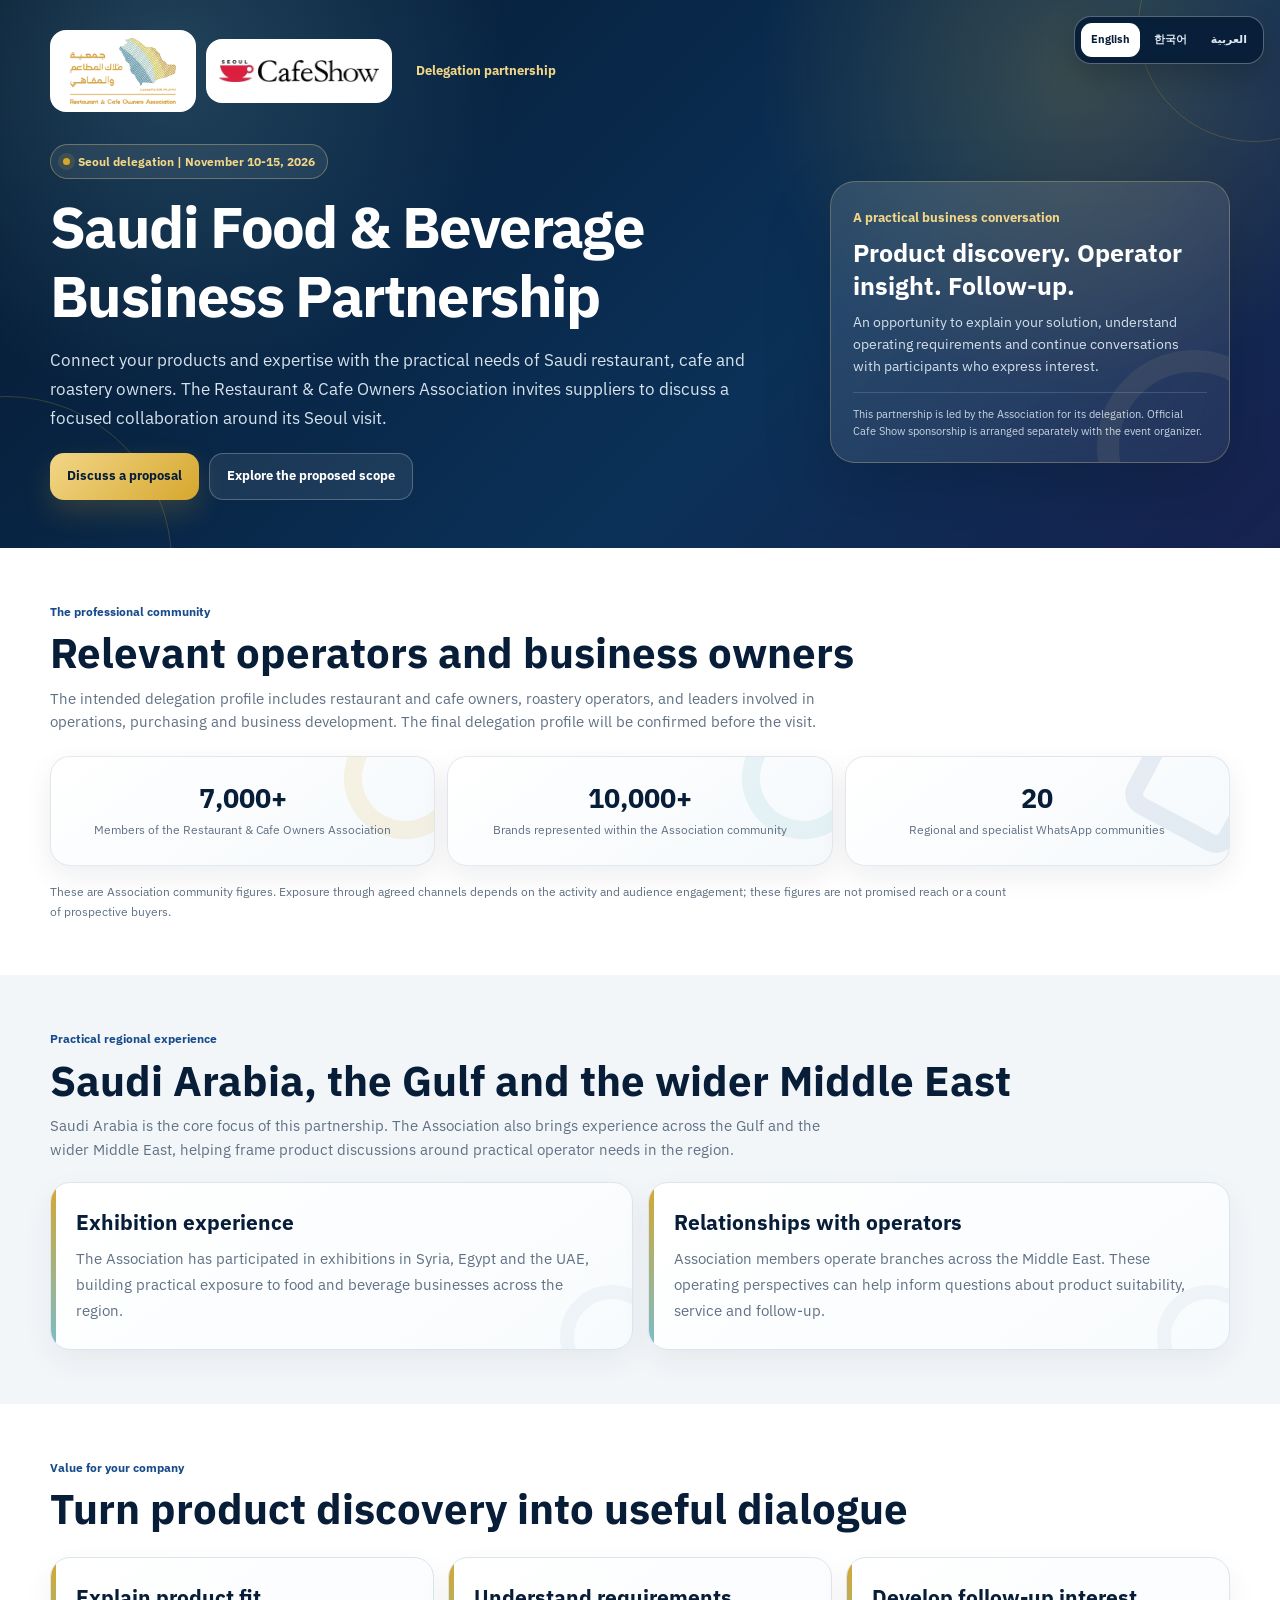
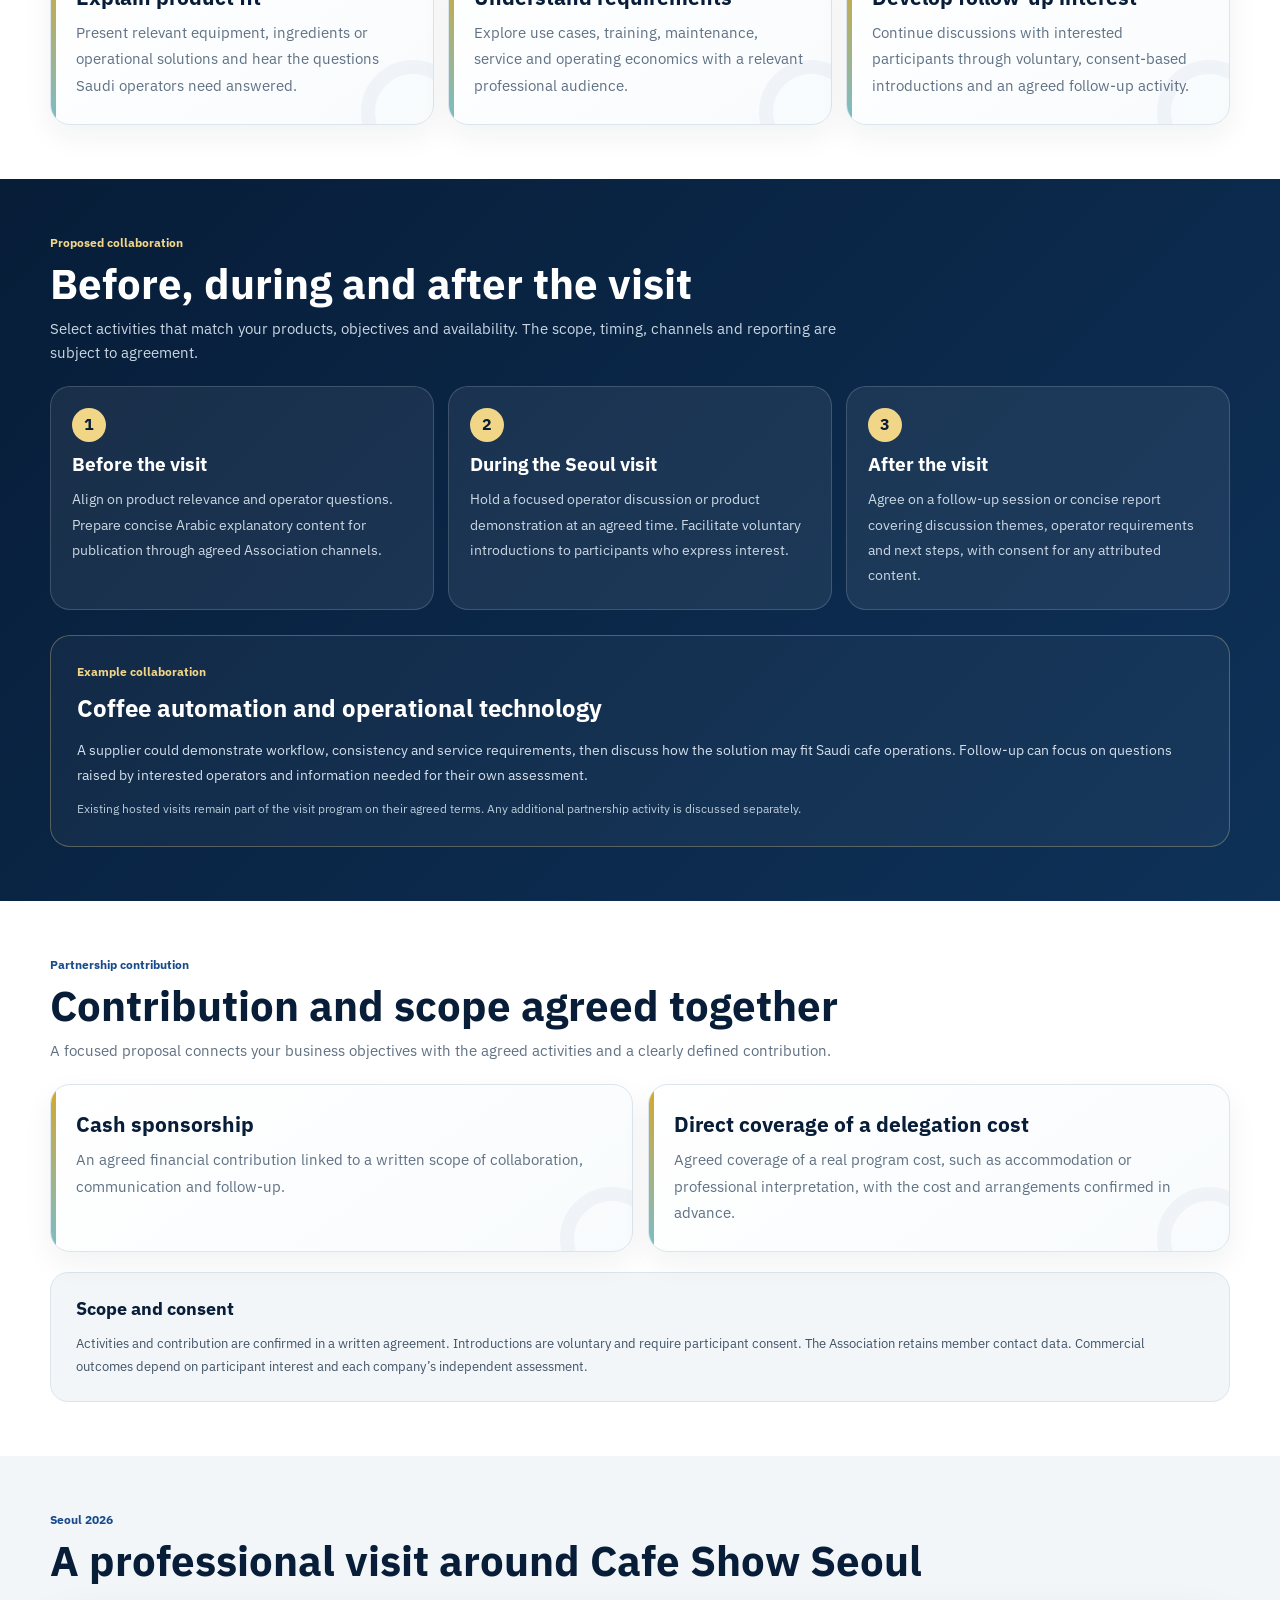
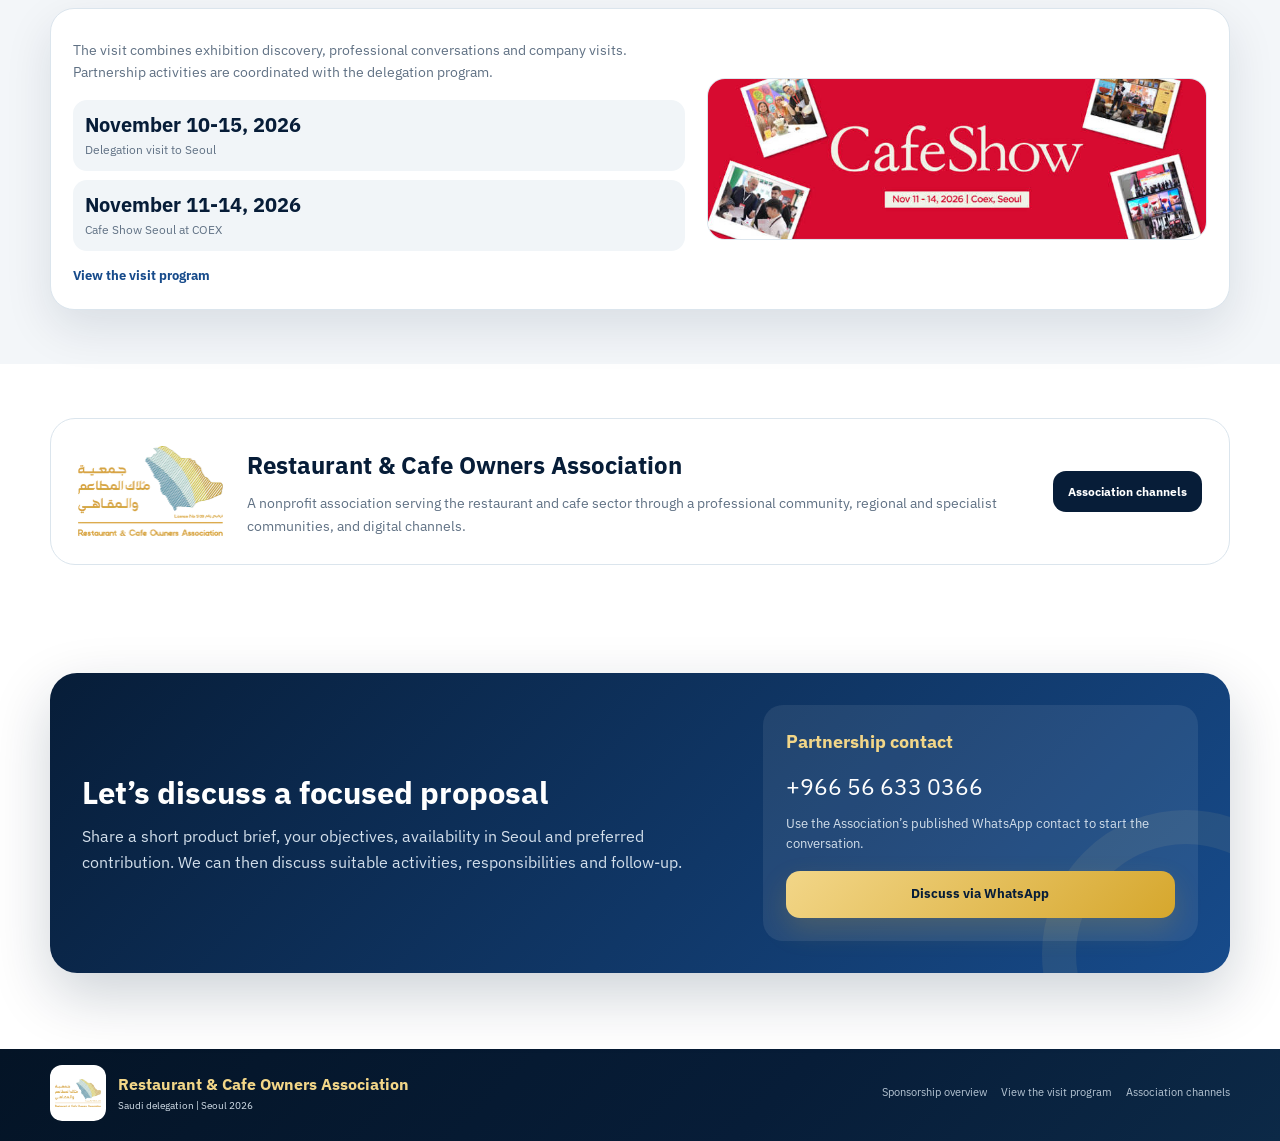
==== commit 95c6d030: "Preserve UTF-8 text in partnership pages" ====
--- a/partners/index.html
+++ b/partners/index.html
@@ -34,8 +34,8 @@
   <a class="skip" href="#main">Skip to content</a>
   <nav class="language-switcher" aria-label="Choose language">
     <a href="./" lang="en" hreflang="en" aria-current="page">English</a>
-    <a href="./ko/" lang="ko" hreflang="ko">???</a>
-    <a href="./ar/" lang="ar" hreflang="ar">��㩠�</a>
+    <a href="./ko/" lang="ko" hreflang="ko">한국어</a>
+    <a href="./ar/" lang="ar" hreflang="ar">العربية</a>
   </nav>
   <header class="hero"><div class="container">
     <div class="brand-row"><div class="logos">
@@ -78,7 +78,7 @@
       <div class="section-head"><div><span class="section-kicker">Partnership contribution</span><h2>Contribution and scope agreed together</h2><p>A focused proposal connects your business objectives with the agreed activities and a clearly defined contribution.</p></div></div>
       <div class="contribution-grid"><article class="value-card"><h3>Cash sponsorship</h3><p>An agreed financial contribution linked to a written scope of collaboration, communication and follow-up.</p></article>
 <article class="value-card"><h3>Direct coverage of a delegation cost</h3><p>Agreed coverage of a real program cost, such as accommodation or professional interpretation, with the cost and arrangements confirmed in advance.</p></article></div>
-      <div class="agreement-box"><h3>Scope and consent</h3><p>Activities and contribution are confirmed in a written agreement. Introductions are voluntary and require participant consent. The Association retains member contact data. Commercial outcomes depend on participant interest and each company?s independent assessment.</p></div>
+      <div class="agreement-box"><h3>Scope and consent</h3><p>Activities and contribution are confirmed in a written agreement. Introductions are voluntary and require participant consent. The Association retains member contact data. Commercial outcomes depend on participant interest and each company’s independent assessment.</p></div>
     </div></section>
     <section class="soft" id="visit"><div class="container">
       <div class="section-head"><div><span class="section-kicker">Seoul 2026</span><h2>A professional visit around Cafe Show Seoul</h2></div></div>
@@ -93,8 +93,8 @@
       <a href="https://linktr.ee/rcoa.sa" target="_blank" rel="noopener">Association channels</a>
     </div></div></section>
     <section id="contact"><div class="container"><div class="contact-box">
-      <div class="contact-copy"><h2>Let?s discuss a focused proposal</h2><p>Share a short product brief, your objectives, availability in Seoul and preferred contribution. We can then discuss suitable activities, responsibilities and follow-up.</p></div>
-      <div class="contact-details"><h3>Partnership contact</h3><a class="contact-number" dir="ltr" href="tel:+966566330366">+966 56 633 0366</a><p>Use the Association?s published WhatsApp contact to start the conversation.</p><a class="button primary" href="https://wa.me/966566330366?text=Hello%2C%20I%20would%20like%20to%20discuss%20a%20Saudi%20Food%20%26%20Beverage%20Business%20Partnership%20around%20the%20Seoul%20delegation%20visit%2C%20November%2010-15%2C%202026.%20I%20can%20share%20our%20product%20brief%2C%20objectives%2C%20availability%20and%20preferred%20contribution." target="_blank" rel="noopener">Discuss via WhatsApp</a></div>
+      <div class="contact-copy"><h2>Let’s discuss a focused proposal</h2><p>Share a short product brief, your objectives, availability in Seoul and preferred contribution. We can then discuss suitable activities, responsibilities and follow-up.</p></div>
+      <div class="contact-details"><h3>Partnership contact</h3><a class="contact-number" dir="ltr" href="tel:+966566330366">+966 56 633 0366</a><p>Use the Association’s published WhatsApp contact to start the conversation.</p><a class="button primary" href="https://wa.me/966566330366?text=Hello%2C%20I%20would%20like%20to%20discuss%20a%20Saudi%20Food%20%26%20Beverage%20Business%20Partnership%20around%20the%20Seoul%20delegation%20visit%2C%20November%2010-15%2C%202026.%20I%20can%20share%20our%20product%20brief%2C%20objectives%2C%20availability%20and%20preferred%20contribution." target="_blank" rel="noopener">Discuss via WhatsApp</a></div>
     </div></div></section>
   </main>
   <footer><div class="container"><div class="footer-row"><div class="footer-brand"><img src="../association-logo.webp" width="56" height="56" alt="Restaurant &amp; Cafe Owners Association"><div><strong>Restaurant &amp; Cafe Owners Association</strong><span>Saudi delegation | Seoul 2026</span></div></div>
--- a/partners/styles.css
+++ b/partners/styles.css
@@ -22,7 +22,7 @@
     section{padding:54px 0}.soft{background:var(--paper)}.dark{background:linear-gradient(135deg,var(--navy),var(--navy2));color:#fff}.section-head{display:grid;grid-template-columns:minmax(0,1fr) auto;gap:18px;align-items:end;margin-bottom:21px}.section-kicker{display:block;margin-bottom:5px;color:var(--blue);font-size:12px;font-weight:700}.dark .section-kicker{color:var(--gold2)}.section-head h2{margin:0;color:var(--navy);font-size:clamp(28px,4vw,42px);line-height:1.27;text-wrap:balance}.dark .section-head h2{color:#fff}.section-head p{max-width:790px;margin:7px 0 0;color:var(--muted);font-size:15px;line-height:1.58}.dark .section-head p{color:#cad7e3}
     .stats-section{position:relative;z-index:2;margin-top:-31px;padding:0}.stats-grid{display:grid;grid-template-columns:repeat(5,minmax(0,1fr));overflow:hidden;border:1px solid var(--line);border-radius:24px;background:#fff;box-shadow:var(--shadow)}.stat{padding:25px 14px;text-align:center;border-inline-start:1px solid var(--line)}.stat:first-child{border-inline-start:0}.stat strong{display:block;color:var(--navy);font-family:"IBM Plex Sans",sans-serif;font-size:27px;line-height:1.2}.stat span{display:block;margin-top:7px;color:var(--muted);font-size:11.5px;line-height:1.6}
     .profile-grid,.value-grid{display:grid;grid-template-columns:repeat(3,minmax(0,1fr));gap:14px}.profile-card,.value-card{position:relative;padding:20px;border:1px solid var(--line);border-radius:20px;background:#fff;box-shadow:0 11px 30px rgba(7,29,56,.06)}.profile-card:before,.value-card:before{content:"";position:absolute;inset-inline-start:0;top:0;width:5px;height:100%;background:linear-gradient(var(--gold),#78bdca)}.profile-card strong,.value-card h3{display:block;margin:0;color:var(--navy);font-size:18px;line-height:1.35}.profile-card span,.value-card p{display:block;margin:5px 0 0;color:var(--muted);font-size:14px;line-height:1.55}.value-icon{display:grid;place-items:center;width:42px;height:42px;margin-bottom:12px;border-radius:13px;background:#edf4f8;color:var(--blue);font-size:20px}
-    .packages{display:grid;grid-template-columns:repeat(2,minmax(0,1fr));gap:15px;align-items:stretch}.package.service{grid-column:1/-1}.package{position:relative;display:flex;flex-direction:column;padding:22px;border:1px solid var(--line);border-radius:23px;background:#fff;box-shadow:var(--shadow)}.package.featured{border-color:rgba(214,167,45,.8);background:linear-gradient(180deg,#fffdf5,#fff)}.package-status{display:inline-flex;align-self:flex-start;padding:6px 10px;border-radius:999px;background:#e7f4ef;color:var(--green);font-size:10px;font-weight:700}.package-status.last{background:#fff1db;color:#84590a}.package-status.reserved,.package-status.closed{background:#f7e7eb;color:var(--red)}.package h3{margin:12px 0 0;color:var(--navy);font-size:22px;line-height:1.35}.price{display:flex;align-items:center;gap:7px;margin:7px 0 0;direction:ltr;color:var(--navy)}.price img{width:23px;height:23px;filter:brightness(0) saturate(100%) invert(14%) sepia(28%) saturate(1805%) hue-rotate(171deg) brightness(91%) contrast(101%)}.price bdi{font-family:"IBM Plex Sans",sans-serif;font-size:32px;font-weight:700;letter-spacing:-.03em}.price.agreement{direction:inherit;font-size:22px;font-weight:700}.package-cap{min-height:35px;margin-top:4px;color:var(--muted);font-size:11px;line-height:1.5}.package ul{display:grid;gap:0;margin:14px 0 19px;padding:0;list-style:none;border-top:1px solid var(--line)}.package li{position:relative;display:block;padding-block:8px;padding-inline:20px 0;border-bottom:1px solid var(--line);color:#34495e;font-size:12px;line-height:1.65}.package li:before{content:"?";position:absolute;inset-inline-start:0;top:8px;color:var(--green);font-weight:700}.package-right-label{color:var(--muted)}.package-right-value{color:var(--navy);font-weight:700;text-align:end}.package li.service-right{display:block}.package-cta{margin-top:auto;padding:11px 13px;border:1px solid var(--navy);border-radius:13px;color:var(--navy);text-align:center;text-decoration:none;font-size:12px;font-weight:700}.featured .package-cta{background:var(--navy);color:#fff}.tax-note{margin:13px 0 0;color:var(--muted);font-size:11px;text-align:center}
+    .packages{display:grid;grid-template-columns:repeat(2,minmax(0,1fr));gap:15px;align-items:stretch}.package.service{grid-column:1/-1}.package{position:relative;display:flex;flex-direction:column;padding:22px;border:1px solid var(--line);border-radius:23px;background:#fff;box-shadow:var(--shadow)}.package.featured{border-color:rgba(214,167,45,.8);background:linear-gradient(180deg,#fffdf5,#fff)}.package-status{display:inline-flex;align-self:flex-start;padding:6px 10px;border-radius:999px;background:#e7f4ef;color:var(--green);font-size:10px;font-weight:700}.package-status.last{background:#fff1db;color:#84590a}.package-status.reserved,.package-status.closed{background:#f7e7eb;color:var(--red)}.package h3{margin:12px 0 0;color:var(--navy);font-size:22px;line-height:1.35}.price{display:flex;align-items:center;gap:7px;margin:7px 0 0;direction:ltr;color:var(--navy)}.price img{width:23px;height:23px;filter:brightness(0) saturate(100%) invert(14%) sepia(28%) saturate(1805%) hue-rotate(171deg) brightness(91%) contrast(101%)}.price bdi{font-family:"IBM Plex Sans",sans-serif;font-size:32px;font-weight:700;letter-spacing:-.03em}.price.agreement{direction:inherit;font-size:22px;font-weight:700}.package-cap{min-height:35px;margin-top:4px;color:var(--muted);font-size:11px;line-height:1.5}.package ul{display:grid;gap:0;margin:14px 0 19px;padding:0;list-style:none;border-top:1px solid var(--line)}.package li{position:relative;display:block;padding-block:8px;padding-inline:20px 0;border-bottom:1px solid var(--line);color:#34495e;font-size:12px;line-height:1.65}.package li:before{content:"✓";position:absolute;inset-inline-start:0;top:8px;color:var(--green);font-weight:700}.package-right-label{color:var(--muted)}.package-right-value{color:var(--navy);font-weight:700;text-align:end}.package li.service-right{display:block}.package-cta{margin-top:auto;padding:11px 13px;border:1px solid var(--navy);border-radius:13px;color:var(--navy);text-align:center;text-decoration:none;font-size:12px;font-weight:700}.featured .package-cta{background:var(--navy);color:#fff}.tax-note{margin:13px 0 0;color:var(--muted);font-size:11px;text-align:center}
     .matrix-wrap{overflow:hidden;border:1px solid rgba(255,255,255,.16);border-radius:23px;background:rgba(255,255,255,.07)}table{width:100%;border-collapse:collapse}th,td{padding:14px 15px;border-bottom:1px solid rgba(255,255,255,.12);text-align:center;font-size:12px}th:first-child,td:first-child{text-align:start}thead th{color:var(--gold2);font-weight:700}tbody tr:last-child td{border-bottom:0}.mobile-rights{display:none}.right-card{padding:16px;border:1px solid rgba(255,255,255,.16);border-radius:17px;background:rgba(255,255,255,.07)}.right-card summary{cursor:pointer;color:var(--gold2);font-weight:700}.right-card dl{display:grid;gap:10px;margin:15px 0 0}.right-card dl div{display:grid;grid-template-columns:1fr auto;gap:12px;border-top:1px solid rgba(255,255,255,.12);padding-top:9px}.right-card dt{color:#cbd8e4;font-size:12px}.right-card dd{margin:0;color:#fff;font-size:12px;font-weight:700}
     .special-box{display:grid;grid-template-columns:auto minmax(0,1fr);gap:18px;align-items:center;padding:24px;border:1px solid var(--line);border-radius:22px;background:#fff;box-shadow:0 11px 30px rgba(7,29,56,.06)}.special-icon{display:grid;place-items:center;width:55px;height:55px;border-radius:17px;background:#edf4f8;color:var(--blue);font-size:25px}.special-box p{margin:0;color:#405367;font-size:15px}.exclusivity{margin-top:13px;color:var(--muted);font-size:12px}
     .phase-grid{display:grid;grid-template-columns:repeat(3,minmax(0,1fr));gap:14px}.phase{padding:21px;border:1px solid rgba(255,255,255,.16);border-radius:20px;background:rgba(255,255,255,.07)}.phase span{display:grid;place-items:center;width:34px;height:34px;border-radius:50%;background:var(--gold2);color:var(--navy);font-family:"IBM Plex Sans";font-weight:700}.phase h3{margin:10px 0 0;font-size:19px;line-height:1.35}.phase p{margin:5px 0 0;color:#cbd8e4;font-size:13px;line-height:1.55}
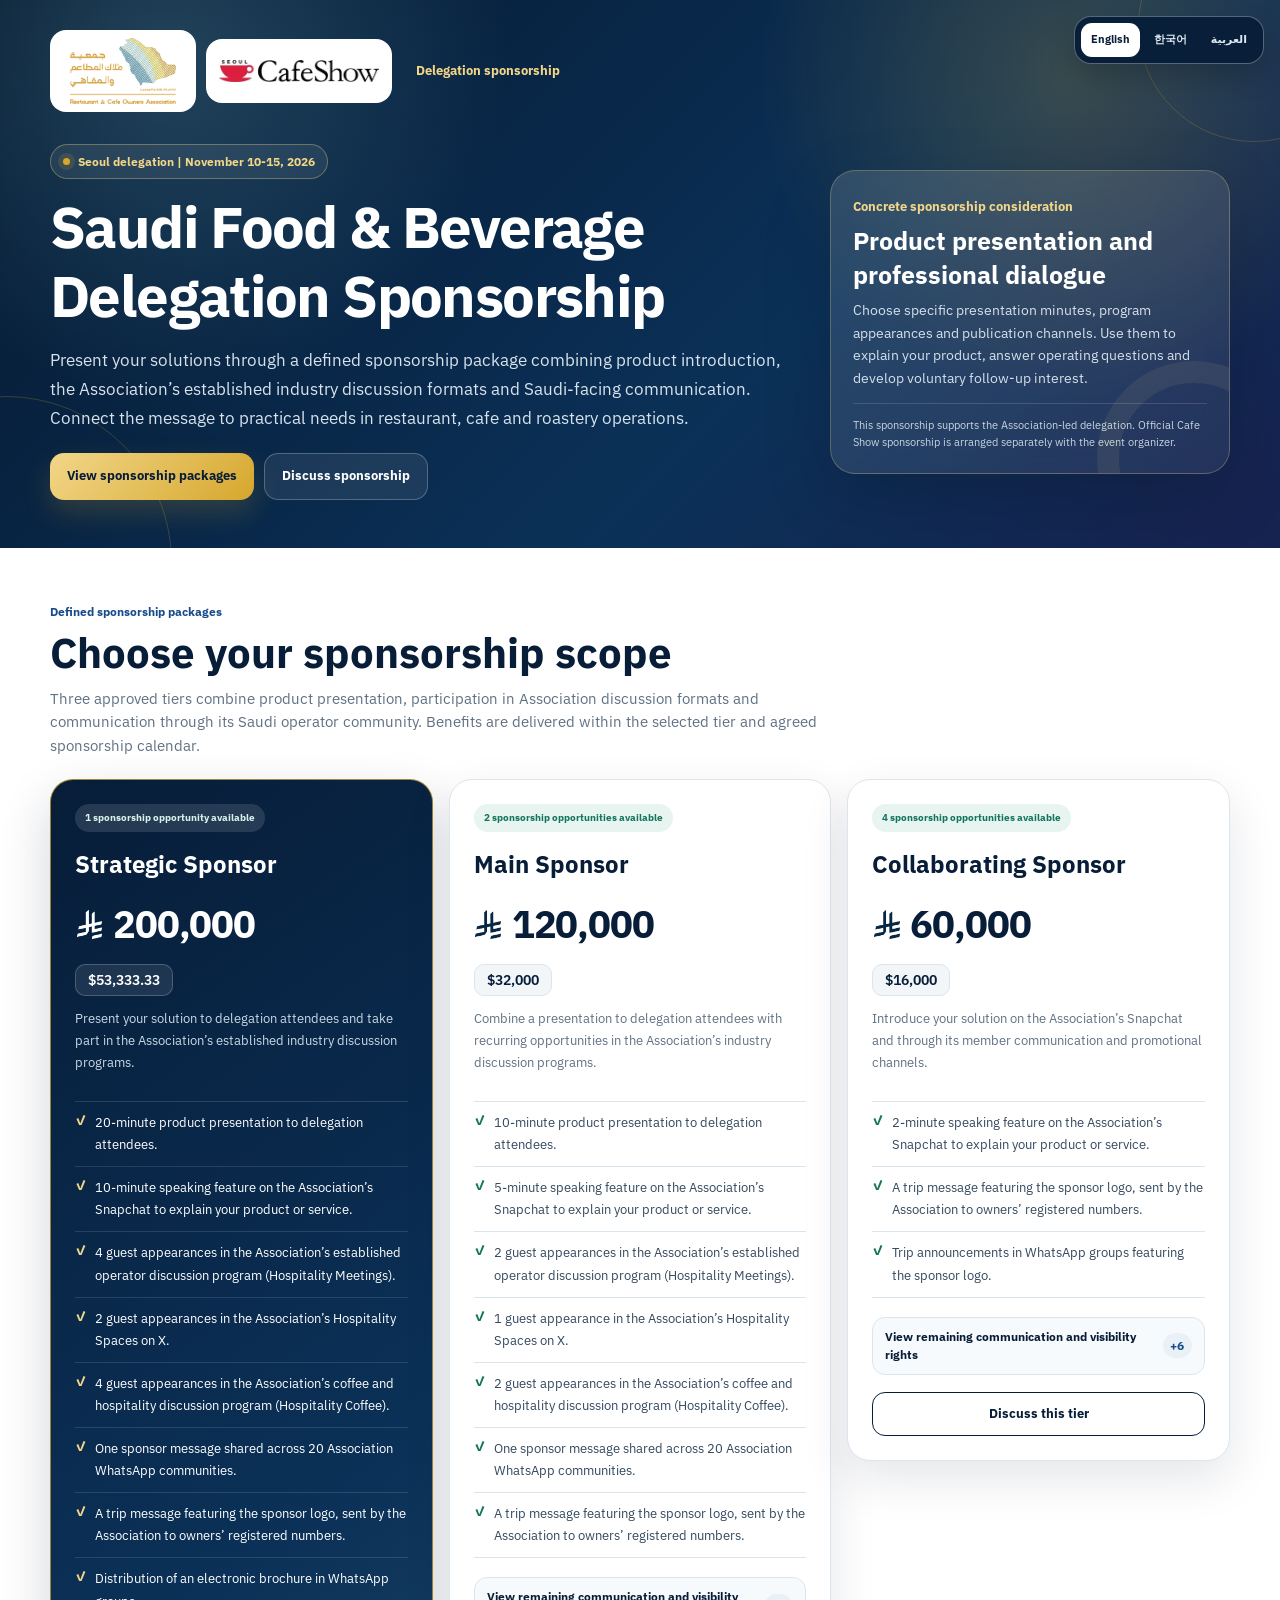
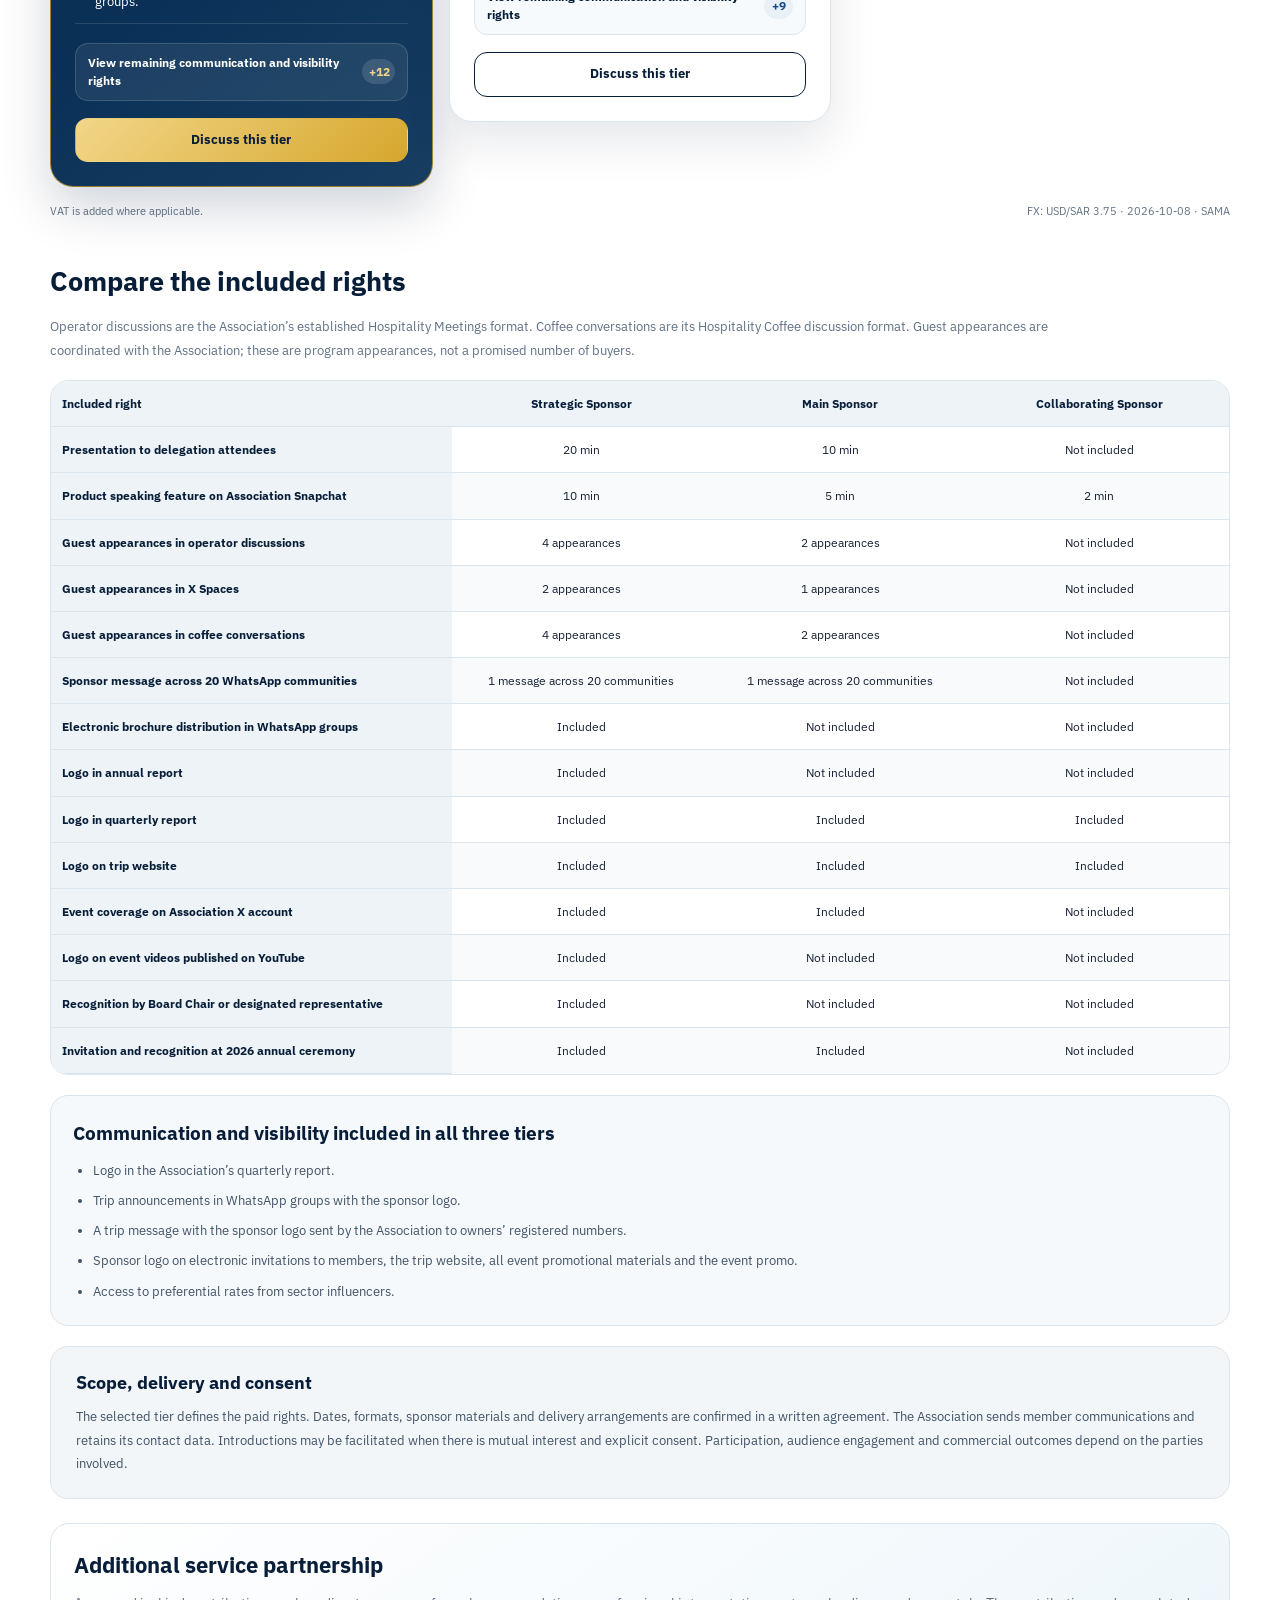
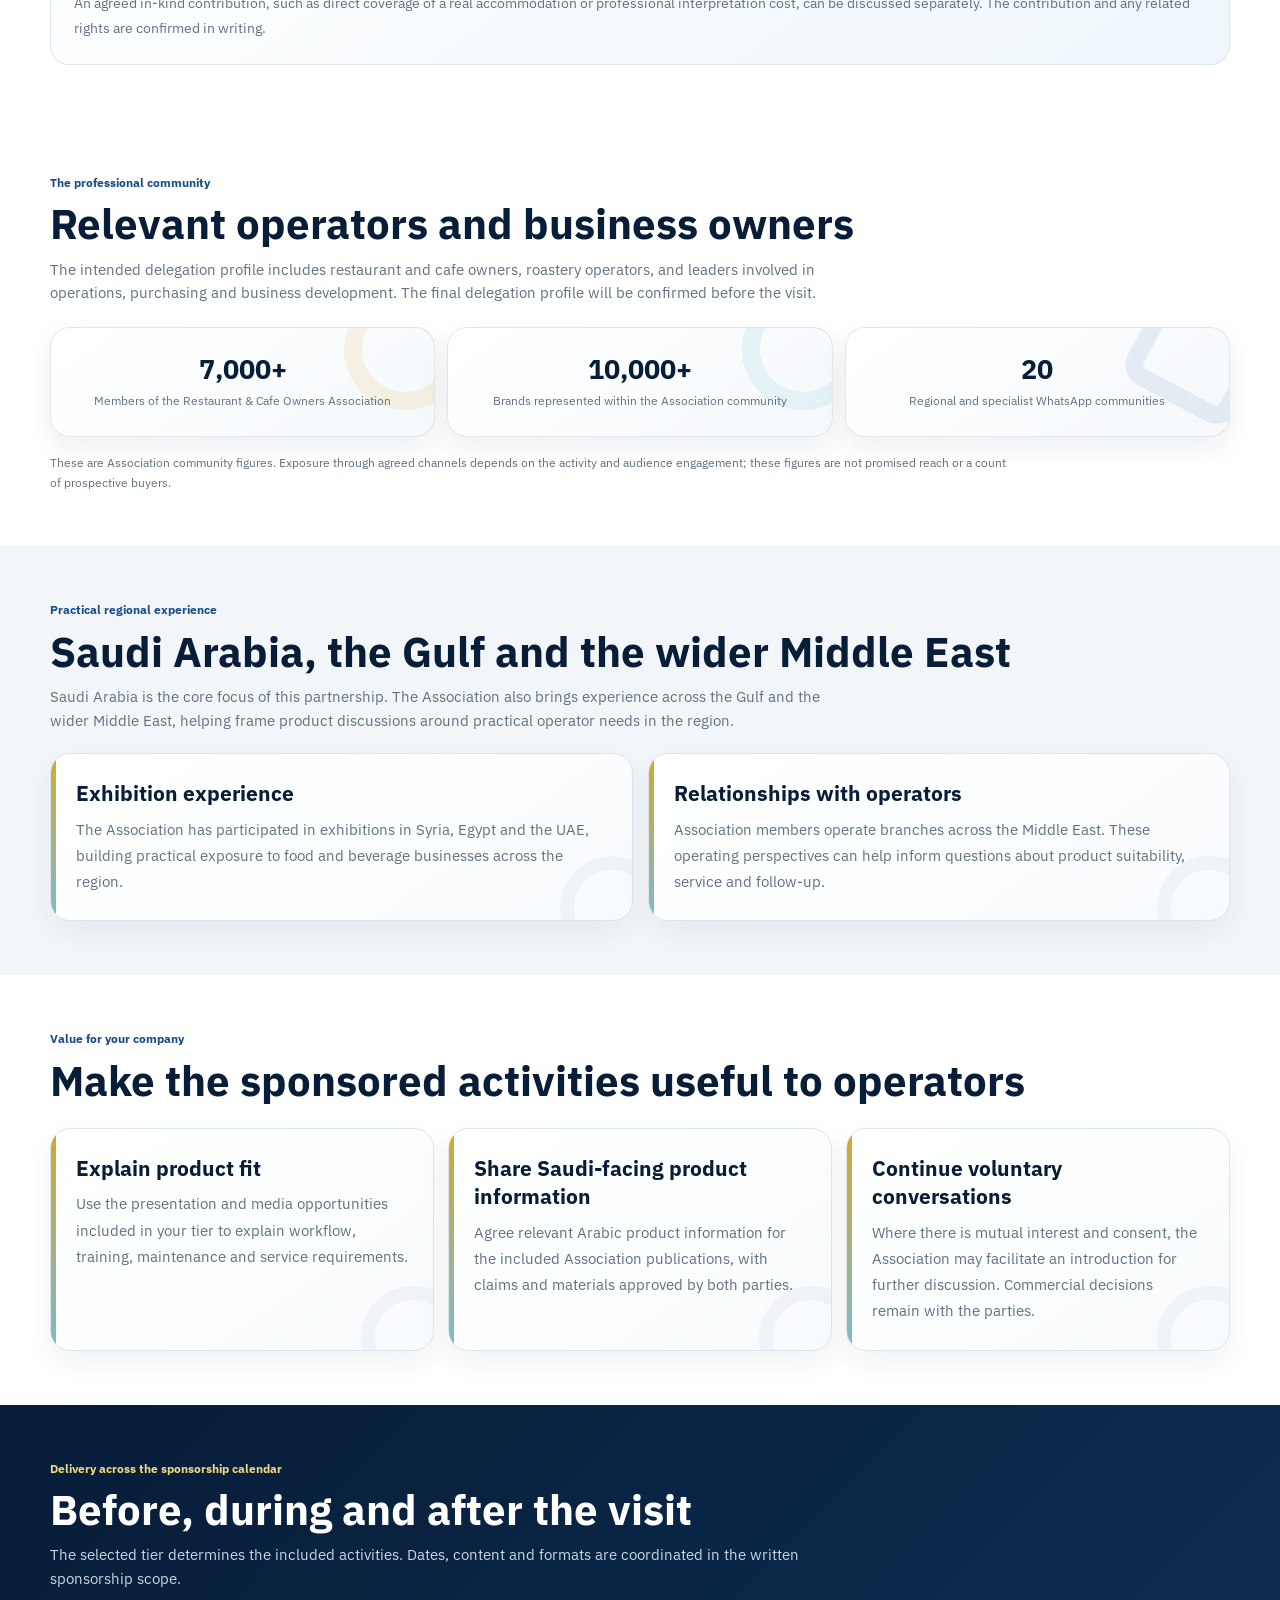
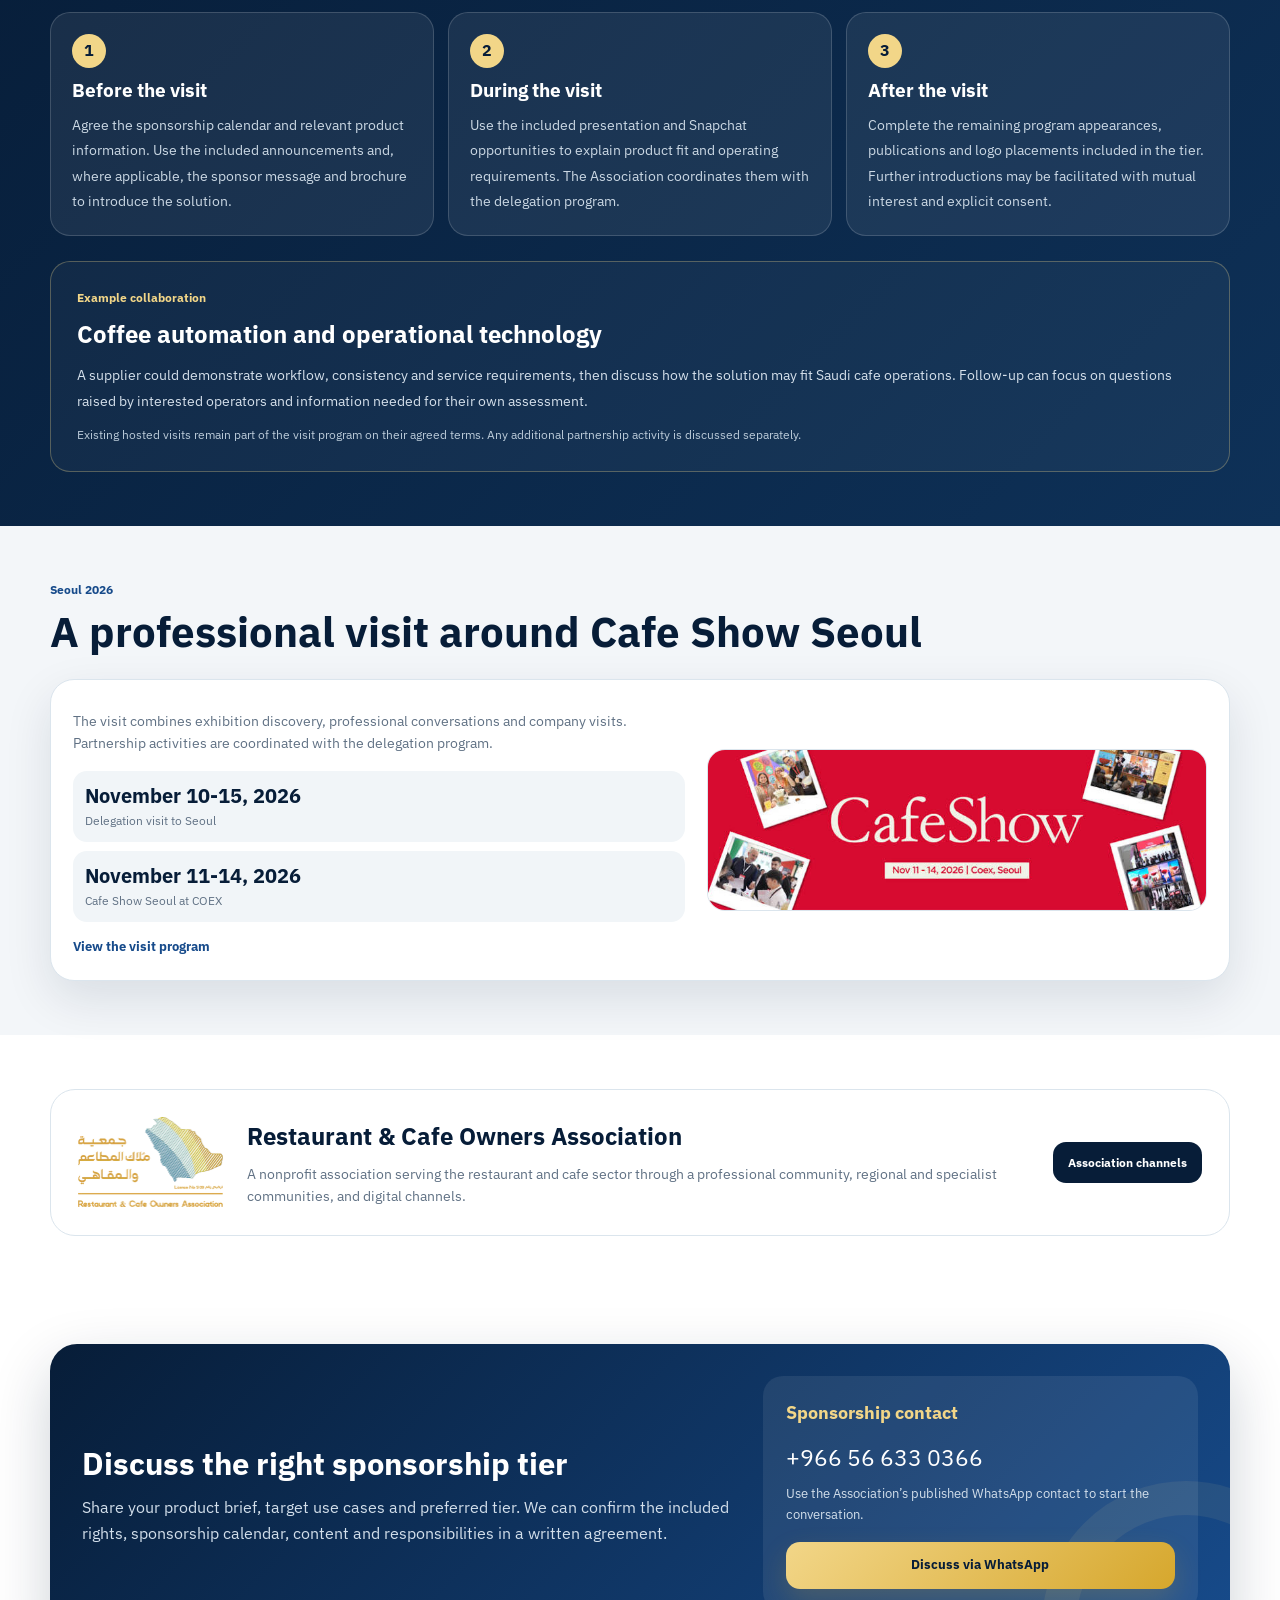
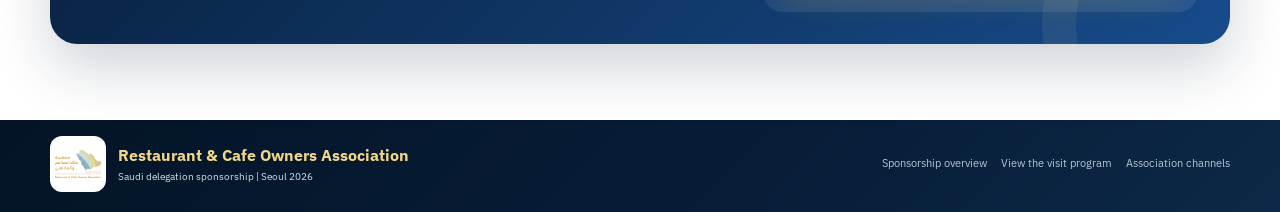
==== commit 4c6e01e9: "Restore approved sponsorship packages on multilingual partner page" ====
--- a/partners/index.html
+++ b/partners/index.html
@@ -4,8 +4,8 @@
   <meta charset="utf-8">
   <meta name="viewport" content="width=device-width,initial-scale=1,viewport-fit=cover">
   <meta name="theme-color" content="#071d38">
-  <title>Saudi Food &amp; Beverage Business Partnership | Seoul 2026</title>
-  <meta name="description" content="Explore an association-led partnership with Saudi restaurant, cafe and roastery operators during the Seoul delegation visit, November 10-15, 2026. Scope and contribution agreed together.">
+  <title>Saudi Food &amp; Beverage Delegation Sponsorship | Seoul 2026</title>
+  <meta name="description" content="Strategic SAR 200,000, Main SAR 120,000 and Collaborating SAR 60,000 sponsorship packages for the Association-led Saudi delegation to Seoul, November 10-15, 2026.">
   <link rel="canonical" href="https://almohammdin.github.io/Sponsors-Cafe-Show-Seoul2026/partners/">
   <link rel="alternate" hreflang="en" href="https://almohammdin.github.io/Sponsors-Cafe-Show-Seoul2026/partners/">
   <link rel="alternate" hreflang="ko" href="https://almohammdin.github.io/Sponsors-Cafe-Show-Seoul2026/partners/ko/">
@@ -14,16 +14,16 @@
   <meta property="og:type" content="website">
   <meta property="og:url" content="https://almohammdin.github.io/Sponsors-Cafe-Show-Seoul2026/partners/">
   <meta property="og:locale" content="en_US">
-  <meta property="og:title" content="Saudi Food &amp; Beverage Business Partnership | Seoul 2026">
-  <meta property="og:description" content="Explore an association-led partnership with Saudi restaurant, cafe and roastery operators during the Seoul delegation visit, November 10-15, 2026. Scope and contribution agreed together.">
-  <meta property="og:image" content="https://almohammdin.github.io/Sponsors-Cafe-Show-Seoul2026/partners/partner-preview.png">
+  <meta property="og:title" content="Saudi Food &amp; Beverage Delegation Sponsorship | Seoul 2026">
+  <meta property="og:description" content="Strategic SAR 200,000, Main SAR 120,000 and Collaborating SAR 60,000 sponsorship packages for the Association-led Saudi delegation to Seoul, November 10-15, 2026.">
+  <meta property="og:image" content="https://almohammdin.github.io/Sponsors-Cafe-Show-Seoul2026/partners/sponsorship-preview-v2.jpg">
   <meta property="og:image:width" content="1200">
   <meta property="og:image:height" content="630">
-  <meta property="og:image:alt" content="Saudi Food &amp; Beverage Business Partnership | Seoul 2026">
+  <meta property="og:image:alt" content="Saudi Delegation Sponsorship Packages | Seoul 2026">
   <meta name="twitter:card" content="summary_large_image">
-  <meta name="twitter:title" content="Saudi Food &amp; Beverage Business Partnership | Seoul 2026">
-  <meta name="twitter:description" content="Explore an association-led partnership with Saudi restaurant, cafe and roastery operators during the Seoul delegation visit, November 10-15, 2026. Scope and contribution agreed together.">
-  <meta name="twitter:image" content="https://almohammdin.github.io/Sponsors-Cafe-Show-Seoul2026/partners/partner-preview.png">
+  <meta name="twitter:title" content="Saudi Food &amp; Beverage Delegation Sponsorship | Seoul 2026">
+  <meta name="twitter:description" content="Strategic SAR 200,000, Main SAR 120,000 and Collaborating SAR 60,000 sponsorship packages for the Association-led Saudi delegation to Seoul, November 10-15, 2026.">
+  <meta name="twitter:image" content="https://almohammdin.github.io/Sponsors-Cafe-Show-Seoul2026/partners/sponsorship-preview-v2.jpg">
   <link rel="icon" href="../favicon.png" type="image/png">
   <link rel="preconnect" href="https://fonts.googleapis.com">
   <link rel="preconnect" href="https://fonts.gstatic.com" crossorigin>
@@ -41,13 +41,14 @@
     <div class="brand-row"><div class="logos">
       <div class="logo-box association"><img src="../association-logo.webp" alt="Restaurant &amp; Cafe Owners Association" width="120" height="66"></div>
       <div class="logo-box cafe"><img src="../cafeshow-logo.webp" alt="Cafe Show Seoul" width="160"></div>
-    </div><div class="sponsor-label">Delegation partnership</div></div>
+    </div><div class="sponsor-label">Delegation sponsorship</div></div>
     <div class="hero-grid"><div>
-      <span class="eyebrow">Seoul delegation | November 10-15, 2026</span><h1>Saudi Food &amp; Beverage Business Partnership</h1><p class="hero-lead">Connect your products and expertise with the practical needs of Saudi restaurant, cafe and roastery owners. The Restaurant &amp; Cafe Owners Association invites suppliers to discuss a focused collaboration around its Seoul visit.</p>
-      <div class="hero-actions"><a class="button primary" href="#contact">Discuss a proposal</a><a class="button" href="#scope">Explore the proposed scope</a></div>
-    </div><aside class="hero-card"><small>A practical business conversation</small><strong>Product discovery. Operator insight. Follow-up.</strong><p>An opportunity to explain your solution, understand operating requirements and continue conversations with participants who express interest.</p><div class="privacy-note">This partnership is led by the Association for its delegation. Official Cafe Show sponsorship is arranged separately with the event organizer.</div></aside></div>
+      <span class="eyebrow">Seoul delegation | November 10-15, 2026</span><h1>Saudi Food &amp; Beverage Delegation Sponsorship</h1><p class="hero-lead">Present your solutions through a defined sponsorship package combining product introduction, the Association’s established industry discussion formats and Saudi-facing communication. Connect the message to practical needs in restaurant, cafe and roastery operations.</p>
+      <div class="hero-actions"><a class="button primary" href="#packages">View sponsorship packages</a><a class="button" href="#contact">Discuss sponsorship</a></div>
+    </div><aside class="hero-card"><small>Concrete sponsorship consideration</small><strong>Product presentation and professional dialogue</strong><p>Choose specific presentation minutes, program appearances and publication channels. Use them to explain your product, answer operating questions and develop voluntary follow-up interest.</p><div class="privacy-note">This sponsorship supports the Association-led delegation. Official Cafe Show sponsorship is arranged separately with the event organizer.</div></aside></div>
   </div></header>
   <main id="main">
+    <section id="packages"><div class="container"><div class="section-head"><div><span class="section-kicker">Defined sponsorship packages</span><h2>Choose your sponsorship scope</h2><p>Three approved tiers combine product presentation, participation in Association discussion formats and communication through its Saudi operator community. Benefits are delivered within the selected tier and agreed sponsorship calendar.</p></div></div><div class="sponsorship-grid"><article class="package featured" data-tier="strategic" data-sar="200000"><span class="package-status">1 sponsorship opportunity available</span><h3>Strategic Sponsor</h3><div class="price"><img src="./saudi-riyal.png" width="29" height="29" alt="SAR"><bdi>200,000</bdi></div><div class="currency-box" data-currency="USD">$53,333.33</div><p class="package-cap">Present your solution to delegation attendees and take part in the Association’s established industry discussion programs.</p><ul><li>20-minute product presentation to delegation attendees.</li><li>10-minute speaking feature on the Association’s Snapchat to explain your product or service.</li><li>4 guest appearances in the Association’s established operator discussion program (Hospitality Meetings).</li><li>2 guest appearances in the Association’s Hospitality Spaces on X.</li><li>4 guest appearances in the Association’s coffee and hospitality discussion program (Hospitality Coffee).</li><li>One sponsor message shared across 20 Association WhatsApp communities.</li><li>A trip message featuring the sponsor logo, sent by the Association to owners’ registered numbers.</li><li>Distribution of an electronic brochure in WhatsApp groups.</li></ul><details class="package-more"><summary>View remaining communication and visibility rights<span>+12</span></summary><ul><li>Trip announcements in WhatsApp groups featuring the sponsor logo.</li><li>Event coverage on the Association’s X account.</li><li>Access to preferential rates from sector influencers.</li><li>Sponsor logo in the Association’s annual report.</li><li>Sponsor logo in the Association’s quarterly report.</li><li>Sponsor logo on electronic invitations sent to all members.</li><li>Sponsor logo on the trip website.</li><li>Sponsor logo on all event promotional materials.</li><li>Sponsor logo in the event promo.</li><li>Sponsor logo on event videos published on YouTube.</li><li>Recognition by the Chair of the Board or a designated representative.</li><li>Invitation and recognition at the Association’s 2026 annual ceremony.</li></ul></details><a class="package-cta" href="https://wa.me/966566330366?text=Hello%2C%20I%20would%20like%20to%20discuss%20an%20approved%20sponsorship%20tier%20for%20the%20Saudi%20delegation%20to%20Seoul%2C%20November%2010-15%2C%202026.%20I%20can%20share%20our%20products%2C%20objectives%20and%20preferred%20tier.%0AStrategic%20Sponsor%3A%20SAR%20200%2C000" target="_blank" rel="noopener">Discuss this tier</a></article><article class="package " data-tier="main" data-sar="120000"><span class="package-status">2 sponsorship opportunities available</span><h3>Main Sponsor</h3><div class="price"><img src="./saudi-riyal.png" width="29" height="29" alt="SAR"><bdi>120,000</bdi></div><div class="currency-box" data-currency="USD">$32,000</div><p class="package-cap">Combine a presentation to delegation attendees with recurring opportunities in the Association’s industry discussion programs.</p><ul><li>10-minute product presentation to delegation attendees.</li><li>5-minute speaking feature on the Association’s Snapchat to explain your product or service.</li><li>2 guest appearances in the Association’s established operator discussion program (Hospitality Meetings).</li><li>1 guest appearance in the Association’s Hospitality Spaces on X.</li><li>2 guest appearances in the Association’s coffee and hospitality discussion program (Hospitality Coffee).</li><li>One sponsor message shared across 20 Association WhatsApp communities.</li><li>A trip message featuring the sponsor logo, sent by the Association to owners’ registered numbers.</li></ul><details class="package-more"><summary>View remaining communication and visibility rights<span>+9</span></summary><ul><li>Trip announcements in WhatsApp groups featuring the sponsor logo.</li><li>Event coverage on the Association’s X account.</li><li>Access to preferential rates from sector influencers.</li><li>Sponsor logo in the Association’s quarterly report.</li><li>Sponsor logo on electronic invitations sent to all members.</li><li>Sponsor logo on the trip website.</li><li>Sponsor logo on all event promotional materials.</li><li>Sponsor logo in the event promo.</li><li>Invitation and recognition at the Association’s 2026 annual ceremony.</li></ul></details><a class="package-cta" href="https://wa.me/966566330366?text=Hello%2C%20I%20would%20like%20to%20discuss%20an%20approved%20sponsorship%20tier%20for%20the%20Saudi%20delegation%20to%20Seoul%2C%20November%2010-15%2C%202026.%20I%20can%20share%20our%20products%2C%20objectives%20and%20preferred%20tier.%0AMain%20Sponsor%3A%20SAR%20120%2C000" target="_blank" rel="noopener">Discuss this tier</a></article><article class="package " data-tier="collaborating" data-sar="60000"><span class="package-status">4 sponsorship opportunities available</span><h3>Collaborating Sponsor</h3><div class="price"><img src="./saudi-riyal.png" width="29" height="29" alt="SAR"><bdi>60,000</bdi></div><div class="currency-box" data-currency="USD">$16,000</div><p class="package-cap">Introduce your solution on the Association’s Snapchat and through its member communication and promotional channels.</p><ul><li>2-minute speaking feature on the Association’s Snapchat to explain your product or service.</li><li>A trip message featuring the sponsor logo, sent by the Association to owners’ registered numbers.</li><li>Trip announcements in WhatsApp groups featuring the sponsor logo.</li></ul><details class="package-more"><summary>View remaining communication and visibility rights<span>+6</span></summary><ul><li>Access to preferential rates from sector influencers.</li><li>Sponsor logo in the Association’s quarterly report.</li><li>Sponsor logo on electronic invitations sent to all members.</li><li>Sponsor logo on the trip website.</li><li>Sponsor logo on all event promotional materials.</li><li>Sponsor logo in the event promo.</li></ul></details><a class="package-cta" href="https://wa.me/966566330366?text=Hello%2C%20I%20would%20like%20to%20discuss%20an%20approved%20sponsorship%20tier%20for%20the%20Saudi%20delegation%20to%20Seoul%2C%20November%2010-15%2C%202026.%20I%20can%20share%20our%20products%2C%20objectives%20and%20preferred%20tier.%0ACollaborating%20Sponsor%3A%20SAR%2060%2C000" target="_blank" rel="noopener">Discuss this tier</a></article></div><div class="offer-notes"><p>VAT is added where applicable.</p><p dir="ltr">FX: USD/SAR 3.75 · 2026-10-08 · <a href="https://www.sama.gov.sa/" target="_blank" rel="noopener">SAMA</a></p></div><div class="offer-comparison"><h3 id="comparison-title">Compare the included rights</h3><p>Operator discussions are the Association’s established Hospitality Meetings format. Coffee conversations are its Hospitality Coffee discussion format. Guest appearances are coordinated with the Association; these are program appearances, not a promised number of buyers.</p><div class="comparison-scroll" role="region" tabindex="0" aria-labelledby="comparison-title"><table class="offer-table"><thead><tr><th scope="col">Included right</th><th scope="col">Strategic Sponsor</th><th scope="col">Main Sponsor</th><th scope="col">Collaborating Sponsor</th></tr></thead><tbody><tr data-right="presentation"><th scope="row">Presentation to delegation attendees</th><td>20 min</td><td>10 min</td><td>Not included</td></tr><tr data-right="snapchat"><th scope="row">Product speaking feature on Association Snapchat</th><td>10 min</td><td>5 min</td><td>2 min</td></tr><tr data-right="talks"><th scope="row">Guest appearances in operator discussions</th><td>4 appearances</td><td>2 appearances</td><td>Not included</td></tr><tr data-right="spaces"><th scope="row">Guest appearances in X Spaces</th><td>2 appearances</td><td>1 appearances</td><td>Not included</td></tr><tr data-right="coffee"><th scope="row">Guest appearances in coffee conversations</th><td>4 appearances</td><td>2 appearances</td><td>Not included</td></tr><tr data-right="community"><th scope="row">Sponsor message across 20 WhatsApp communities</th><td>1 message across 20 communities</td><td>1 message across 20 communities</td><td>Not included</td></tr><tr data-right="brochure"><th scope="row">Electronic brochure distribution in WhatsApp groups</th><td>Included</td><td>Not included</td><td>Not included</td></tr><tr data-right="annual"><th scope="row">Logo in annual report</th><td>Included</td><td>Not included</td><td>Not included</td></tr><tr data-right="quarterly"><th scope="row">Logo in quarterly report</th><td>Included</td><td>Included</td><td>Included</td></tr><tr data-right="website"><th scope="row">Logo on trip website</th><td>Included</td><td>Included</td><td>Included</td></tr><tr data-right="xCoverage"><th scope="row">Event coverage on Association X account</th><td>Included</td><td>Included</td><td>Not included</td></tr><tr data-right="youtube"><th scope="row">Logo on event videos published on YouTube</th><td>Included</td><td>Not included</td><td>Not included</td></tr><tr data-right="chair"><th scope="row">Recognition by Board Chair or designated representative</th><td>Included</td><td>Not included</td><td>Not included</td></tr><tr data-right="ceremony"><th scope="row">Invitation and recognition at 2026 annual ceremony</th><td>Included</td><td>Included</td><td>Not included</td></tr></tbody></table></div></div><div class="common-rights"><h3>Communication and visibility included in all three tiers</h3><ul><li>Logo in the Association’s quarterly report.</li><li>Trip announcements in WhatsApp groups with the sponsor logo.</li><li>A trip message with the sponsor logo sent by the Association to owners’ registered numbers.</li><li>Sponsor logo on electronic invitations to members, the trip website, all event promotional materials and the event promo.</li><li>Access to preferential rates from sector influencers.</li></ul></div><div class="agreement-box"><h3>Scope, delivery and consent</h3><p>The selected tier defines the paid rights. Dates, formats, sponsor materials and delivery arrangements are confirmed in a written agreement. The Association sends member communications and retains its contact data. Introductions may be facilitated when there is mutual interest and explicit consent. Participation, audience engagement and commercial outcomes depend on the parties involved.</p></div><div class="service-option"><h3>Additional service partnership</h3><p>An agreed in-kind contribution, such as direct coverage of a real accommodation or professional interpretation cost, can be discussed separately. The contribution and any related rights are confirmed in writing.</p></div></div></section>
     <section id="audience"><div class="container">
       <div class="section-head"><div><span class="section-kicker">The professional community</span><h2>Relevant operators and business owners</h2><p>The intended delegation profile includes restaurant and cafe owners, roastery operators, and leaders involved in operations, purchasing and business development. The final delegation profile will be confirmed before the visit.</p></div></div>
       <div class="stats-grid community-stats">
@@ -62,23 +63,17 @@
 <article class="value-card"><h3>Relationships with operators</h3><p>Association members operate branches across the Middle East. These operating perspectives can help inform questions about product suitability, service and follow-up.</p></article></div>
     </div></section>
     <section id="value"><div class="container">
-      <div class="section-head"><div><span class="section-kicker">Value for your company</span><h2>Turn product discovery into useful dialogue</h2></div></div>
-      <div class="value-grid"><article class="value-card"><h3>Explain product fit</h3><p>Present relevant equipment, ingredients or operational solutions and hear the questions Saudi operators need answered.</p></article>
-<article class="value-card"><h3>Understand requirements</h3><p>Explore use cases, training, maintenance, service and operating economics with a relevant professional audience.</p></article>
-<article class="value-card"><h3>Develop follow-up interest</h3><p>Continue discussions with interested participants through voluntary, consent-based introductions and an agreed follow-up activity.</p></article></div>
+      <div class="section-head"><div><span class="section-kicker">Value for your company</span><h2>Make the sponsored activities useful to operators</h2></div></div>
+      <div class="value-grid"><article class="value-card"><h3>Explain product fit</h3><p>Use the presentation and media opportunities included in your tier to explain workflow, training, maintenance and service requirements.</p></article>
+<article class="value-card"><h3>Share Saudi-facing product information</h3><p>Agree relevant Arabic product information for the included Association publications, with claims and materials approved by both parties.</p></article>
+<article class="value-card"><h3>Continue voluntary conversations</h3><p>Where there is mutual interest and consent, the Association may facilitate an introduction for further discussion. Commercial decisions remain with the parties.</p></article></div>
     </div></section>
     <section class="dark" id="scope"><div class="container">
-      <div class="section-head"><div><span class="section-kicker">Proposed collaboration</span><h2>Before, during and after the visit</h2><p>Select activities that match your products, objectives and availability. The scope, timing, channels and reporting are subject to agreement.</p></div></div>
-      <div class="phase-grid"><article class="phase"><span>1</span><h3>Before the visit</h3><p>Align on product relevance and operator questions. Prepare concise Arabic explanatory content for publication through agreed Association channels.</p></article>
-<article class="phase"><span>2</span><h3>During the Seoul visit</h3><p>Hold a focused operator discussion or product demonstration at an agreed time. Facilitate voluntary introductions to participants who express interest.</p></article>
-<article class="phase"><span>3</span><h3>After the visit</h3><p>Agree on a follow-up session or concise report covering discussion themes, operator requirements and next steps, with consent for any attributed content.</p></article></div>
+      <div class="section-head"><div><span class="section-kicker">Delivery across the sponsorship calendar</span><h2>Before, during and after the visit</h2><p>The selected tier determines the included activities. Dates, content and formats are coordinated in the written sponsorship scope.</p></div></div>
+      <div class="phase-grid"><article class="phase"><span>1</span><h3>Before the visit</h3><p>Agree the sponsorship calendar and relevant product information. Use the included announcements and, where applicable, the sponsor message and brochure to introduce the solution.</p></article>
+<article class="phase"><span>2</span><h3>During the visit</h3><p>Use the included presentation and Snapchat opportunities to explain product fit and operating requirements. The Association coordinates them with the delegation program.</p></article>
+<article class="phase"><span>3</span><h3>After the visit</h3><p>Complete the remaining program appearances, publications and logo placements included in the tier. Further introductions may be facilitated with mutual interest and explicit consent.</p></article></div>
       <div class="example-box"><span class="section-kicker">Example collaboration</span><h3>Coffee automation and operational technology</h3><p>A supplier could demonstrate workflow, consistency and service requirements, then discuss how the solution may fit Saudi cafe operations. Follow-up can focus on questions raised by interested operators and information needed for their own assessment.</p><p class="example-note">Existing hosted visits remain part of the visit program on their agreed terms. Any additional partnership activity is discussed separately.</p></div>
-    </div></section>
-    <section id="contribution"><div class="container">
-      <div class="section-head"><div><span class="section-kicker">Partnership contribution</span><h2>Contribution and scope agreed together</h2><p>A focused proposal connects your business objectives with the agreed activities and a clearly defined contribution.</p></div></div>
-      <div class="contribution-grid"><article class="value-card"><h3>Cash sponsorship</h3><p>An agreed financial contribution linked to a written scope of collaboration, communication and follow-up.</p></article>
-<article class="value-card"><h3>Direct coverage of a delegation cost</h3><p>Agreed coverage of a real program cost, such as accommodation or professional interpretation, with the cost and arrangements confirmed in advance.</p></article></div>
-      <div class="agreement-box"><h3>Scope and consent</h3><p>Activities and contribution are confirmed in a written agreement. Introductions are voluntary and require participant consent. The Association retains member contact data. Commercial outcomes depend on participant interest and each company’s independent assessment.</p></div>
     </div></section>
     <section class="soft" id="visit"><div class="container">
       <div class="section-head"><div><span class="section-kicker">Seoul 2026</span><h2>A professional visit around Cafe Show Seoul</h2></div></div>
@@ -93,11 +88,11 @@
       <a href="https://linktr.ee/rcoa.sa" target="_blank" rel="noopener">Association channels</a>
     </div></div></section>
     <section id="contact"><div class="container"><div class="contact-box">
-      <div class="contact-copy"><h2>Let’s discuss a focused proposal</h2><p>Share a short product brief, your objectives, availability in Seoul and preferred contribution. We can then discuss suitable activities, responsibilities and follow-up.</p></div>
-      <div class="contact-details"><h3>Partnership contact</h3><a class="contact-number" dir="ltr" href="tel:+966566330366">+966 56 633 0366</a><p>Use the Association’s published WhatsApp contact to start the conversation.</p><a class="button primary" href="https://wa.me/966566330366?text=Hello%2C%20I%20would%20like%20to%20discuss%20a%20Saudi%20Food%20%26%20Beverage%20Business%20Partnership%20around%20the%20Seoul%20delegation%20visit%2C%20November%2010-15%2C%202026.%20I%20can%20share%20our%20product%20brief%2C%20objectives%2C%20availability%20and%20preferred%20contribution." target="_blank" rel="noopener">Discuss via WhatsApp</a></div>
+      <div class="contact-copy"><h2>Discuss the right sponsorship tier</h2><p>Share your product brief, target use cases and preferred tier. We can confirm the included rights, sponsorship calendar, content and responsibilities in a written agreement.</p></div>
+      <div class="contact-details"><h3>Sponsorship contact</h3><a class="contact-number" dir="ltr" href="tel:+966566330366">+966 56 633 0366</a><p>Use the Association’s published WhatsApp contact to start the conversation.</p><a class="button primary" href="https://wa.me/966566330366?text=Hello%2C%20I%20would%20like%20to%20discuss%20an%20approved%20sponsorship%20tier%20for%20the%20Saudi%20delegation%20to%20Seoul%2C%20November%2010-15%2C%202026.%20I%20can%20share%20our%20products%2C%20objectives%20and%20preferred%20tier." target="_blank" rel="noopener">Discuss via WhatsApp</a></div>
     </div></div></section>
   </main>
-  <footer><div class="container"><div class="footer-row"><div class="footer-brand"><img src="../association-logo.webp" width="56" height="56" alt="Restaurant &amp; Cafe Owners Association"><div><strong>Restaurant &amp; Cafe Owners Association</strong><span>Saudi delegation | Seoul 2026</span></div></div>
+  <footer><div class="container"><div class="footer-row"><div class="footer-brand"><img src="../association-logo.webp" width="56" height="56" alt="Restaurant &amp; Cafe Owners Association"><div><strong>Restaurant &amp; Cafe Owners Association</strong><span>Saudi delegation sponsorship | Seoul 2026</span></div></div>
     <div class="footer-links"><a href="../">Sponsorship overview</a><a href="https://almohammdin.github.io/Cafe-Show-Seoul2026/" target="_blank" rel="noopener">View the visit program</a><a href="https://linktr.ee/rcoa.sa" target="_blank" rel="noopener">Association channels</a></div>
   </div></div></footer>
 </body>
--- a/partners/styles.css
+++ b/partners/styles.css
@@ -126,3 +126,7 @@
 @media(max-width:1020px){.brand-row{padding-inline-end:0;padding-top:48px}.hero-grid{grid-template-columns:1fr}.hero-card{max-width:none}.association-box{grid-template-columns:120px 1fr}.value-grid{grid-template-columns:repeat(3,minmax(0,1fr))}.trip-box{grid-template-columns:1fr 1fr}}
 @media(max-width:700px){.brand-row{padding-top:0;margin-bottom:22px}.language-switcher a{flex:1;padding:7px 4px;font-size:12px;text-align:center}.hero h1{font-size:37px;line-height:1.23}.hero{padding-bottom:35px}.hero-grid{gap:25px}.hero-card{padding:20px}.hero-card strong{font-size:24px}.sponsor-label{font-size:12px}.community-stats,.value-grid,.contribution-grid{grid-template-columns:1fr}.stat{padding:19px 18px;text-align:start}.stat strong{font-size:30px}.stat span{font-size:13px}.community-stats{gap:10px}.trip-box,.contact-box,.association-box{grid-template-columns:1fr}.trip-box{padding:18px}.phase-grid{gap:12px}.contact-box{padding:22px;gap:22px}.contact-copy h2{font-size:29px}.association-box{padding:23px}.association-box a{grid-column:auto;justify-content:center}section{padding:39px 0}.section-head h2{font-size:31px}.hero-actions{display:grid}.hero-actions .button{width:100%}.footer-links{font-size:12px}.footer-brand span{font-size:12px}.community-note{font-size:12px}.example-box{padding:22px}.mobile-cta{display:none}footer{padding-bottom:24px}}
 @media(prefers-reduced-motion:reduce){html{scroll-behavior:auto}*{transition:none!important}}
+
+.sponsorship-grid{display:grid;grid-template-columns:repeat(3,minmax(0,1fr));gap:16px;align-items:start}.sponsorship-grid .package{min-width:0;padding:24px}.sponsorship-grid .package h3{font-size:24px;margin-top:16px}.sponsorship-grid .package-cap{font-size:13px;line-height:1.7;min-height:0;margin-top:12px}.sponsorship-grid .price{gap:9px;margin-top:14px}.sponsorship-grid .price img{width:29px;height:29px;object-fit:contain}.sponsorship-grid .price bdi{font-size:38px}.currency-box{display:inline-block;align-self:flex-start;direction:ltr;padding:6px 12px;margin-top:9px;border:1px solid var(--line);border-radius:10px;background:#f2f6f9;color:var(--navy);font:600 14px "IBM Plex Sans",sans-serif}.package.featured .currency-box{background:rgba(255,255,255,.09);border-color:rgba(255,255,255,.2);color:#fff}.sponsorship-grid li{font-size:13px;line-height:1.7;padding-block:10px}.sponsorship-grid .package-more{margin-top:0;margin-bottom:17px}.sponsorship-grid .package-more summary{font-size:12px;line-height:1.5}.sponsorship-grid .package-cta{font-size:13px}.package.featured .package-cta{background:linear-gradient(135deg,var(--gold2),var(--gold));color:var(--navy);border-color:transparent}.package.featured li:before{color:var(--gold2)}.offer-notes{display:flex;flex-wrap:wrap;justify-content:space-between;gap:10px;margin-top:16px}.offer-notes p{margin:0;font-size:11px;color:var(--muted)}.offer-notes a{text-decoration:none}.offer-comparison{margin-top:38px}.offer-comparison h3{font-size:27px;margin:0 0 12px;color:var(--navy)}.offer-comparison>p{font-size:13px;line-height:1.8;color:var(--muted);max-width:1040px}.comparison-scroll{overflow-x:auto;border:1px solid var(--line);border-radius:18px;margin-top:18px}.offer-table{min-width:600px;table-layout:fixed}.offer-table th,.offer-table td{padding:13px 11px;font-size:12px;border-bottom:1px solid var(--line);color:var(--ink);vertical-align:top}.offer-table th{color:var(--navy);background:#edf3f7;font-weight:700}.offer-table th:first-child,.offer-table td:first-child{width:34%;text-align:start}.offer-table tbody tr:nth-child(even){background:#f8fafc}.offer-table tr:last-child td{border-bottom:0}.common-rights{margin-top:20px;padding:22px;border:1px solid var(--line);border-radius:18px;background:#f6f9fb}.common-rights h3{margin:0 0 12px;color:var(--navy);font-size:19px}.common-rights ul{padding-inline-start:20px;margin:0;display:grid;gap:8px;font-size:13px;line-height:1.7;color:#405367}.service-option{margin-top:24px;padding:23px;border:1px solid var(--line);border-radius:19px;background:linear-gradient(145deg,#fff,#eef6fb)}.service-option h3{font-size:22px;margin:0;color:var(--navy)}.service-option p{font-size:14px;line-height:1.8;color:var(--muted);margin:9px 0 0}.package-more ul{margin-top:0}
+@media(max-width:1020px){.sponsorship-grid{grid-template-columns:1fr}.sponsorship-grid .package{max-width:none}.sponsorship-grid .package h3{font-size:25px}.sponsorship-grid .package-cap{min-height:0}}
+@media(max-width:700px){.sponsorship-grid .package{padding:21px}.sponsorship-grid .price bdi{font-size:37px}.offer-comparison{margin-top:28px}.offer-comparison h3{font-size:25px}.offer-table th,.offer-table td{padding:11px 9px;font-size:11px}.offer-notes{display:block}.offer-notes p+p{margin-top:7px}.sponsorship-grid .package.featured{order:0}}
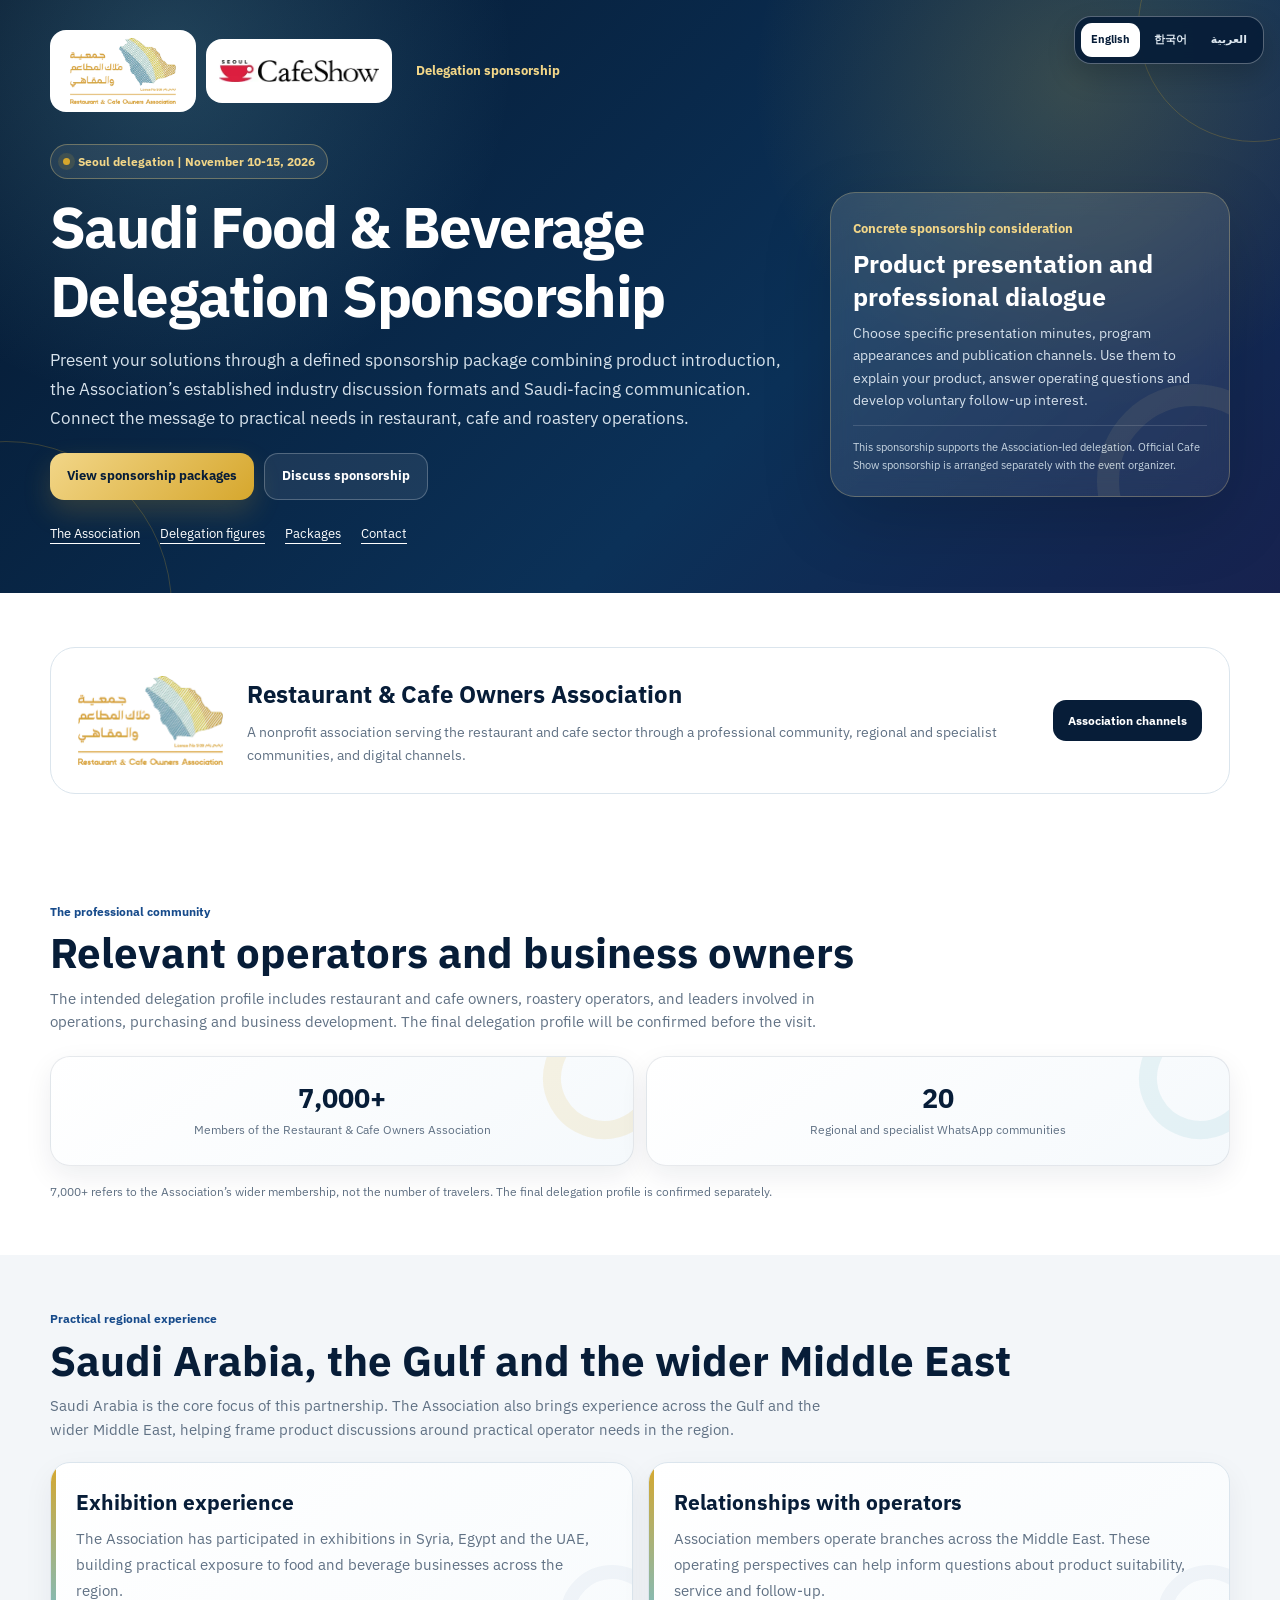
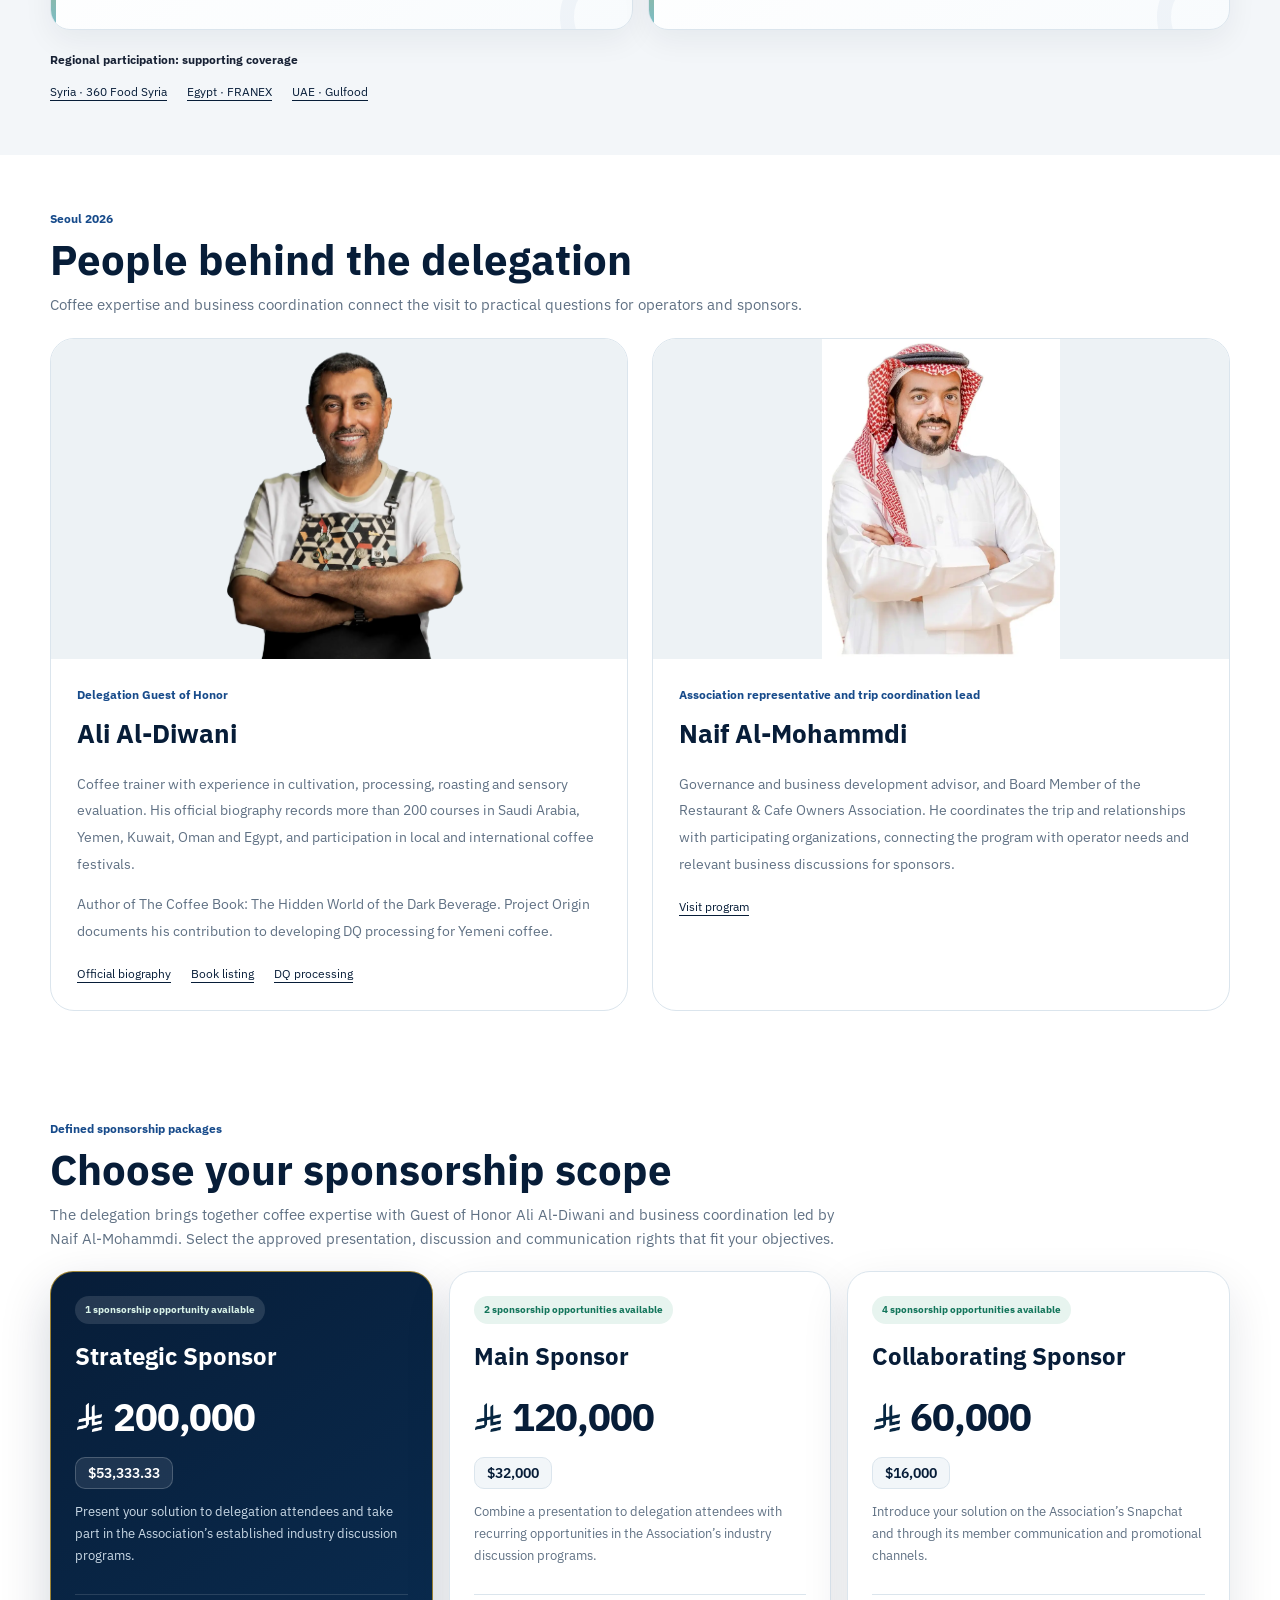
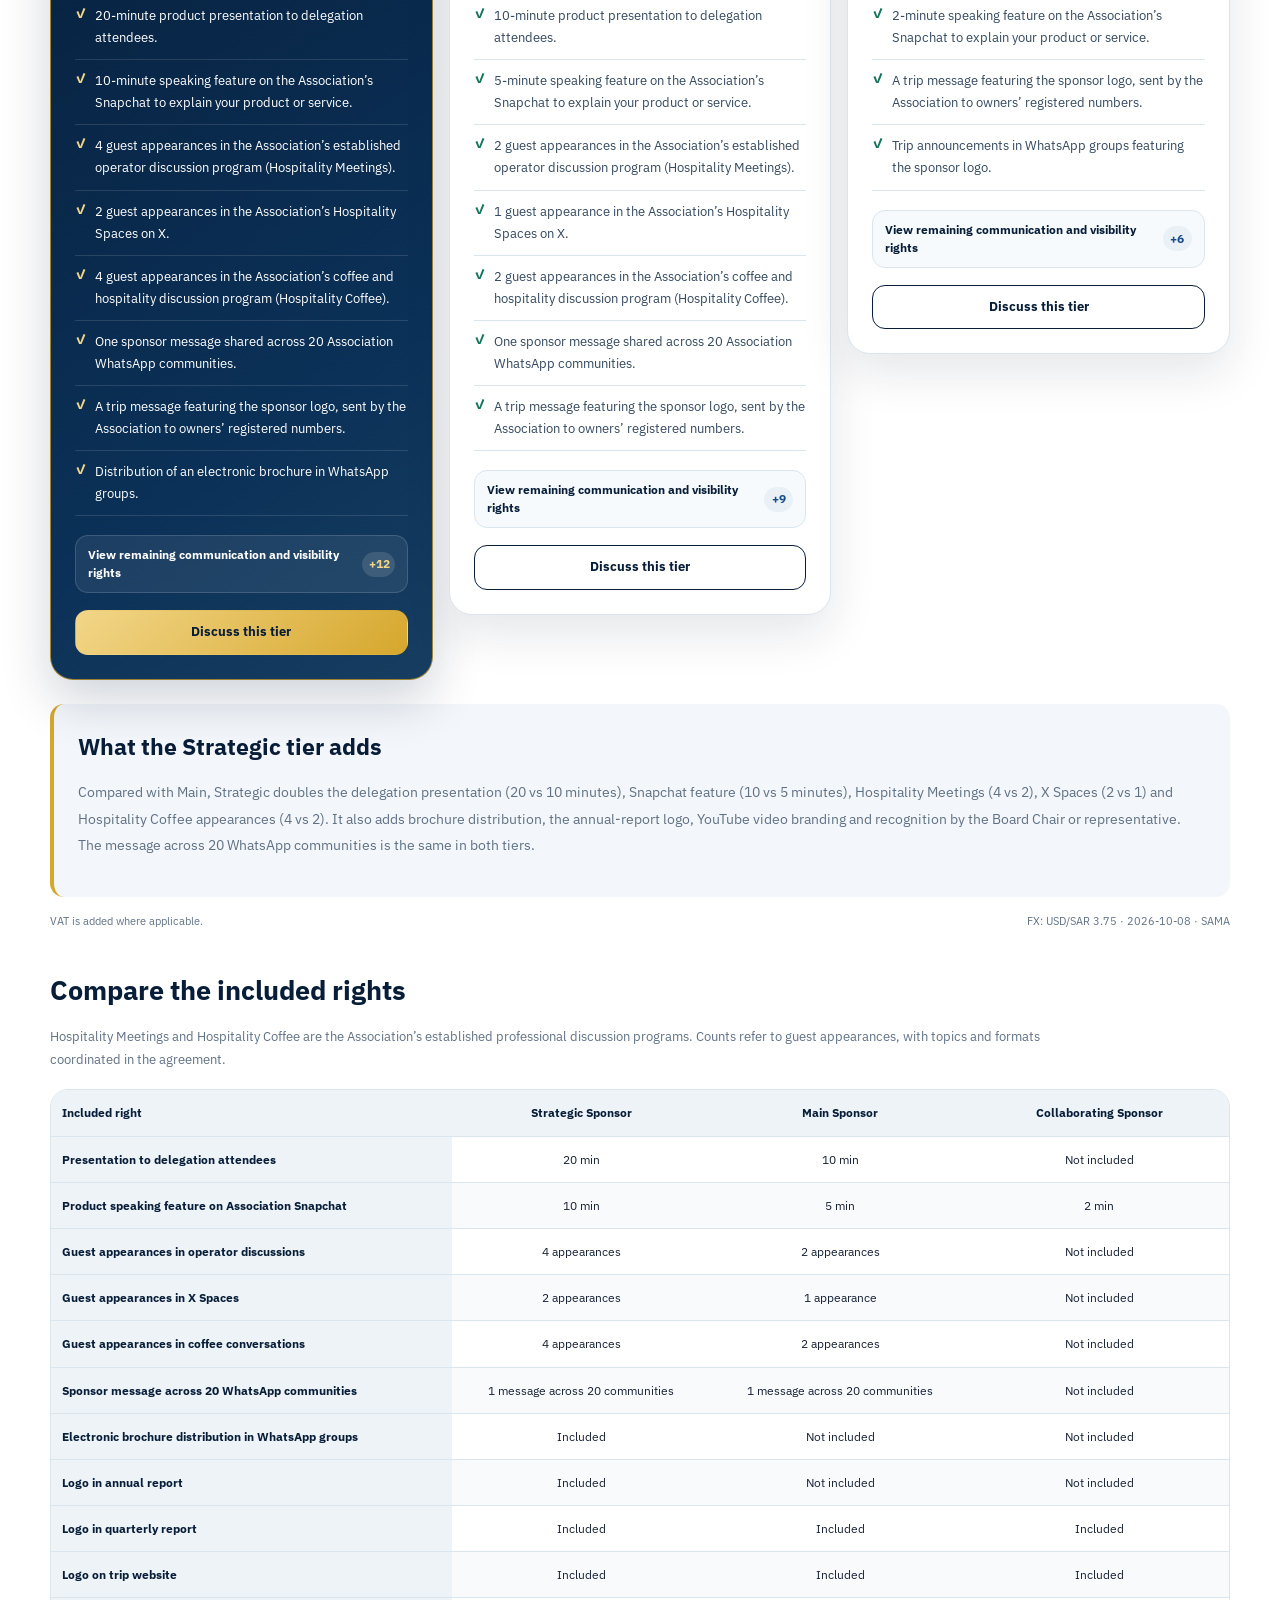
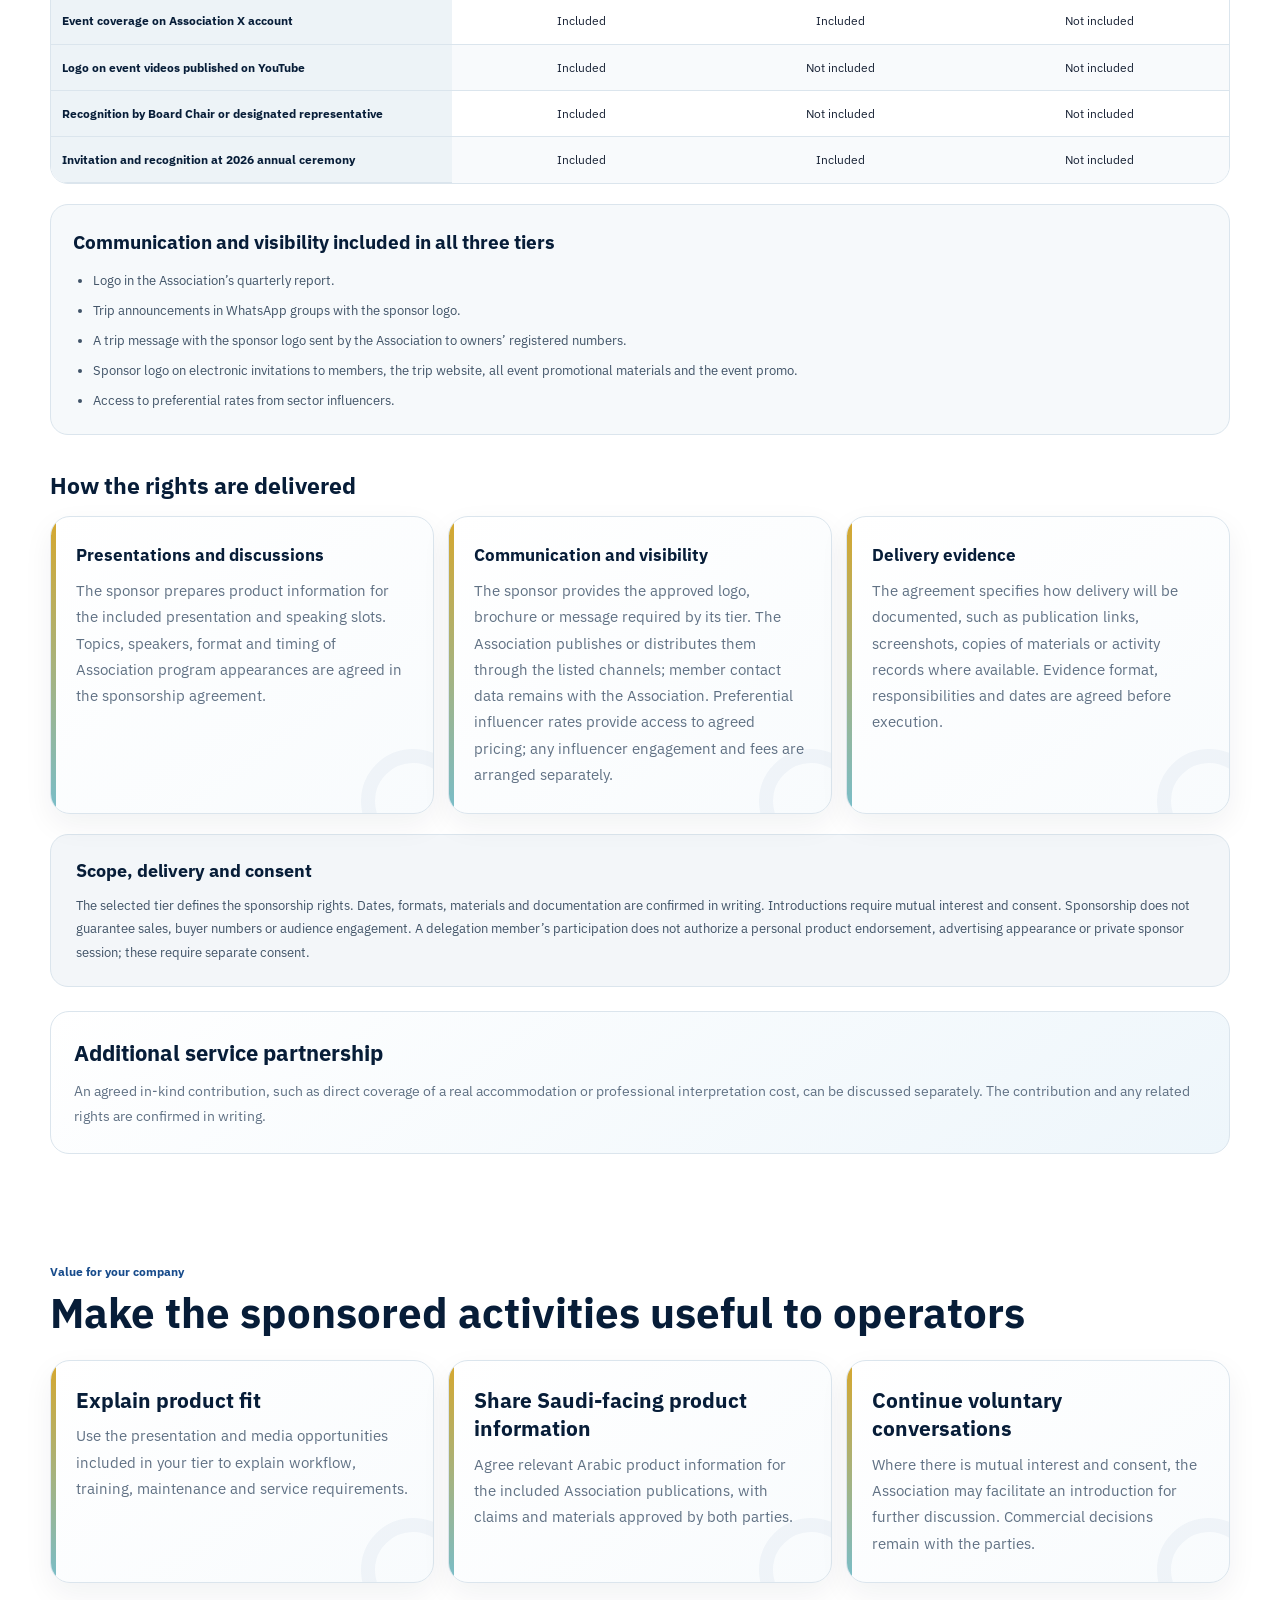
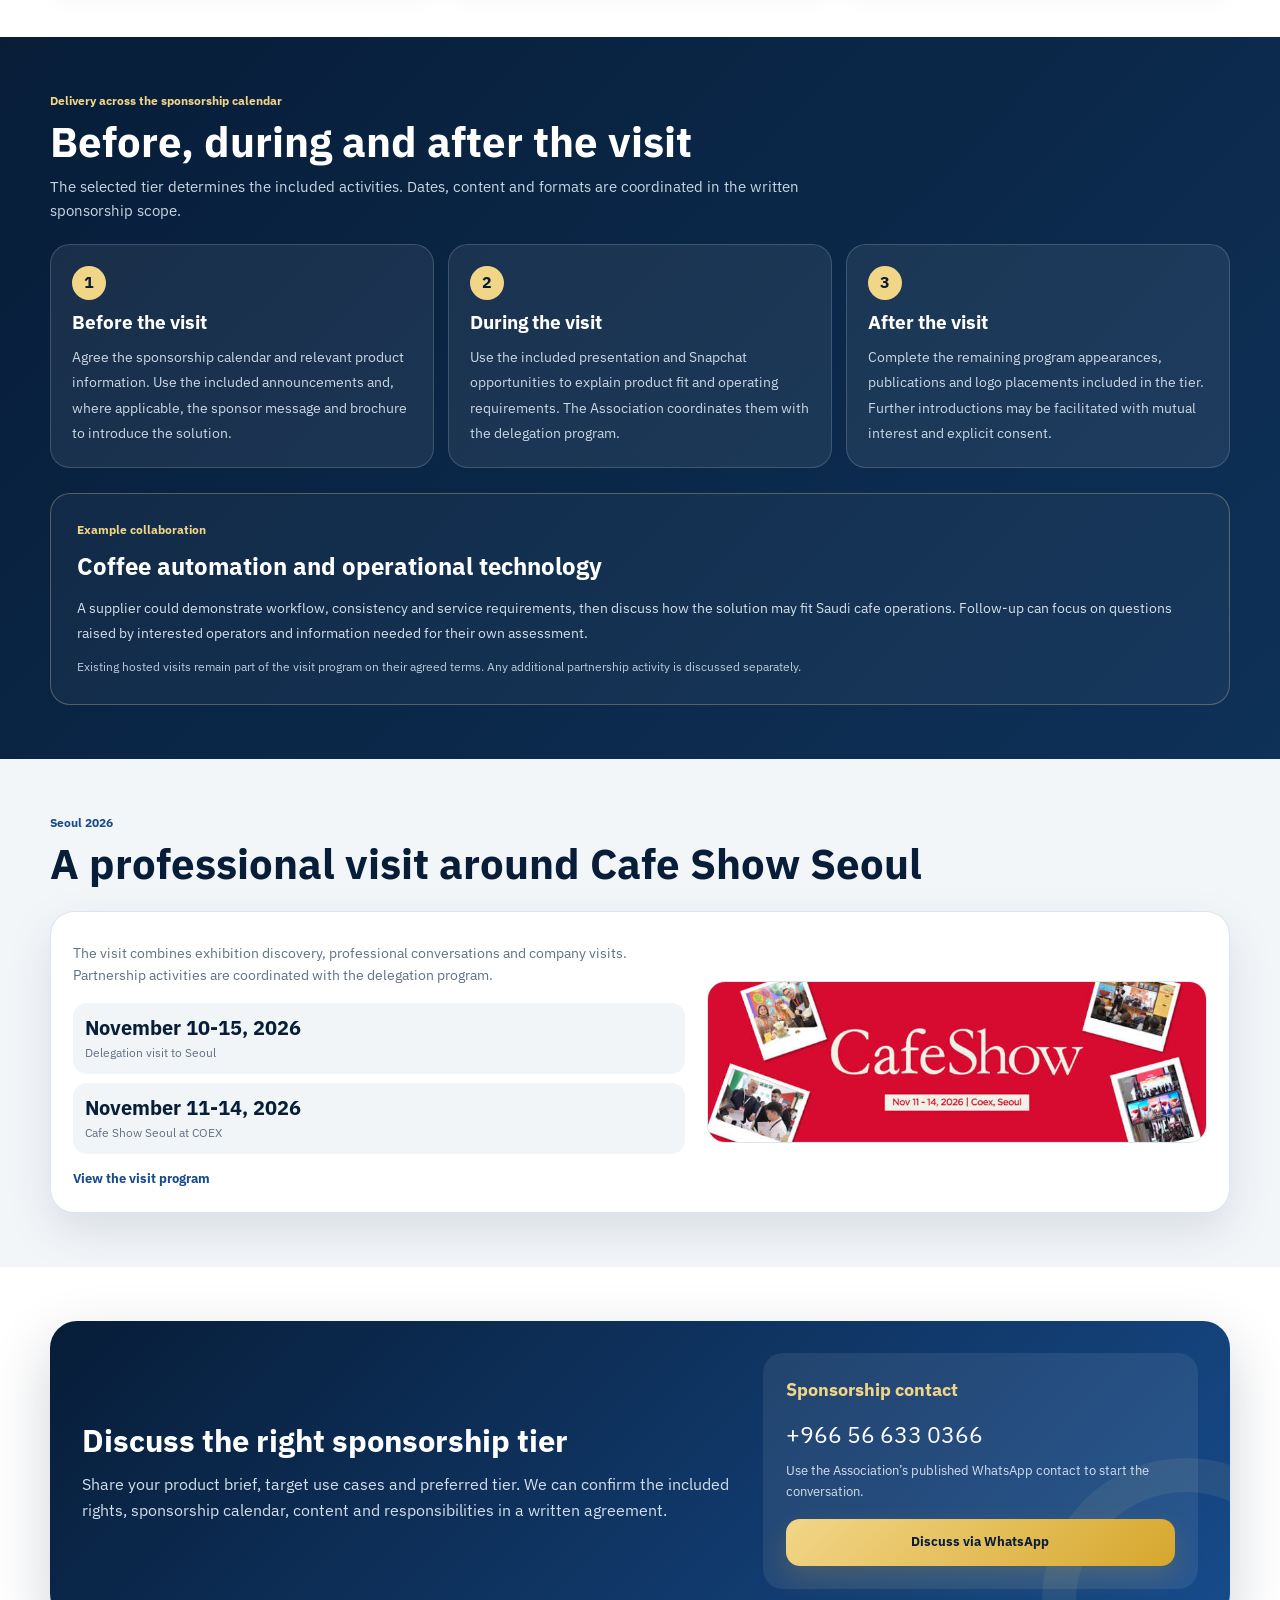
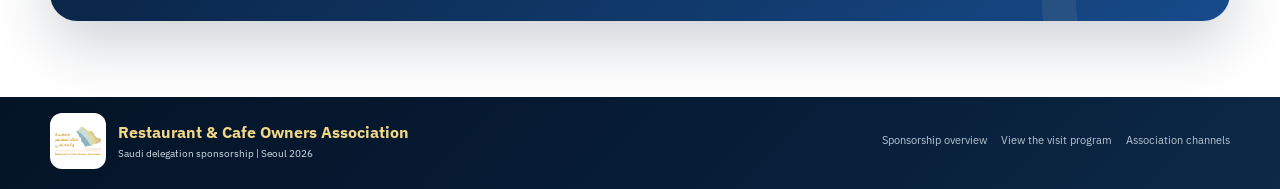
==== commit 98b68663: "Improve international sponsorship profiles, evidence and tier delivery details" ====
--- a/partners/index.html
+++ b/partners/index.html
@@ -4,7 +4,7 @@
   <meta charset="utf-8">
   <meta name="viewport" content="width=device-width,initial-scale=1,viewport-fit=cover">
   <meta name="theme-color" content="#071d38">
-  <title>Saudi Food &amp; Beverage Delegation Sponsorship | Seoul 2026</title>
+  <title>Saudi Food & Beverage Delegation Sponsorship | Seoul 2026</title>
   <meta name="description" content="Strategic SAR 200,000, Main SAR 120,000 and Collaborating SAR 60,000 sponsorship packages for the Association-led Saudi delegation to Seoul, November 10-15, 2026.">
   <link rel="canonical" href="https://almohammdin.github.io/Sponsors-Cafe-Show-Seoul2026/partners/">
   <link rel="alternate" hreflang="en" href="https://almohammdin.github.io/Sponsors-Cafe-Show-Seoul2026/partners/">
@@ -14,21 +14,21 @@
   <meta property="og:type" content="website">
   <meta property="og:url" content="https://almohammdin.github.io/Sponsors-Cafe-Show-Seoul2026/partners/">
   <meta property="og:locale" content="en_US">
-  <meta property="og:title" content="Saudi Food &amp; Beverage Delegation Sponsorship | Seoul 2026">
+  <meta property="og:title" content="Saudi Food & Beverage Delegation Sponsorship | Seoul 2026">
   <meta property="og:description" content="Strategic SAR 200,000, Main SAR 120,000 and Collaborating SAR 60,000 sponsorship packages for the Association-led Saudi delegation to Seoul, November 10-15, 2026.">
   <meta property="og:image" content="https://almohammdin.github.io/Sponsors-Cafe-Show-Seoul2026/partners/sponsorship-preview-v2.jpg">
   <meta property="og:image:width" content="1200">
   <meta property="og:image:height" content="630">
   <meta property="og:image:alt" content="Saudi Delegation Sponsorship Packages | Seoul 2026">
   <meta name="twitter:card" content="summary_large_image">
-  <meta name="twitter:title" content="Saudi Food &amp; Beverage Delegation Sponsorship | Seoul 2026">
+  <meta name="twitter:title" content="Saudi Food & Beverage Delegation Sponsorship | Seoul 2026">
   <meta name="twitter:description" content="Strategic SAR 200,000, Main SAR 120,000 and Collaborating SAR 60,000 sponsorship packages for the Association-led Saudi delegation to Seoul, November 10-15, 2026.">
   <meta name="twitter:image" content="https://almohammdin.github.io/Sponsors-Cafe-Show-Seoul2026/partners/sponsorship-preview-v2.jpg">
   <link rel="icon" href="../favicon.png" type="image/png">
   <link rel="preconnect" href="https://fonts.googleapis.com">
-  <link rel="preconnect" href="https://fonts.gstatic.com" crossorigin>
+  <link rel="preconnect" href="https://fonts.gstatic.com" crossorigin="">
   <link href="https://fonts.googleapis.com/css2?family=IBM+Plex+Sans+Arabic:wght@400;500;600;700&amp;family=IBM+Plex+Sans:wght@400;500;600;700&amp;family=Noto+Sans+KR:wght@400;500;600;700&amp;display=swap" rel="stylesheet">
-  <link rel="stylesheet" href="./styles.css">
+  <link rel="stylesheet" href="./styles.css?v=20261009">
 </head>
 <body data-lang="en">
   <a class="skip" href="#main">Skip to content</a>
@@ -39,29 +39,32 @@
   </nav>
   <header class="hero"><div class="container">
     <div class="brand-row"><div class="logos">
-      <div class="logo-box association"><img src="../association-logo.webp" alt="Restaurant &amp; Cafe Owners Association" width="120" height="66"></div>
+      <div class="logo-box association"><img src="../association-logo.webp" alt="Restaurant & Cafe Owners Association" width="120" height="66"></div>
       <div class="logo-box cafe"><img src="../cafeshow-logo.webp" alt="Cafe Show Seoul" width="160"></div>
     </div><div class="sponsor-label">Delegation sponsorship</div></div>
     <div class="hero-grid"><div>
       <span class="eyebrow">Seoul delegation | November 10-15, 2026</span><h1>Saudi Food &amp; Beverage Delegation Sponsorship</h1><p class="hero-lead">Present your solutions through a defined sponsorship package combining product introduction, the Association’s established industry discussion formats and Saudi-facing communication. Connect the message to practical needs in restaurant, cafe and roastery operations.</p>
-      <div class="hero-actions"><a class="button primary" href="#packages">View sponsorship packages</a><a class="button" href="#contact">Discuss sponsorship</a></div>
+      <div class="hero-actions"><a class="button primary" href="#packages">View sponsorship packages</a><a class="button" href="#contact">Discuss sponsorship</a></div><nav class="section-nav" aria-label="People behind the delegation"><a href="#association">The Association</a><a href="#delegation">Delegation figures</a><a href="#packages">Packages</a><a href="#contact">Contact</a></nav>
     </div><aside class="hero-card"><small>Concrete sponsorship consideration</small><strong>Product presentation and professional dialogue</strong><p>Choose specific presentation minutes, program appearances and publication channels. Use them to explain your product, answer operating questions and develop voluntary follow-up interest.</p><div class="privacy-note">This sponsorship supports the Association-led delegation. Official Cafe Show sponsorship is arranged separately with the event organizer.</div></aside></div>
   </div></header>
   <main id="main">
-    <section id="packages"><div class="container"><div class="section-head"><div><span class="section-kicker">Defined sponsorship packages</span><h2>Choose your sponsorship scope</h2><p>Three approved tiers combine product presentation, participation in Association discussion formats and communication through its Saudi operator community. Benefits are delivered within the selected tier and agreed sponsorship calendar.</p></div></div><div class="sponsorship-grid"><article class="package featured" data-tier="strategic" data-sar="200000"><span class="package-status">1 sponsorship opportunity available</span><h3>Strategic Sponsor</h3><div class="price"><img src="./saudi-riyal.png" width="29" height="29" alt="SAR"><bdi>200,000</bdi></div><div class="currency-box" data-currency="USD">$53,333.33</div><p class="package-cap">Present your solution to delegation attendees and take part in the Association’s established industry discussion programs.</p><ul><li>20-minute product presentation to delegation attendees.</li><li>10-minute speaking feature on the Association’s Snapchat to explain your product or service.</li><li>4 guest appearances in the Association’s established operator discussion program (Hospitality Meetings).</li><li>2 guest appearances in the Association’s Hospitality Spaces on X.</li><li>4 guest appearances in the Association’s coffee and hospitality discussion program (Hospitality Coffee).</li><li>One sponsor message shared across 20 Association WhatsApp communities.</li><li>A trip message featuring the sponsor logo, sent by the Association to owners’ registered numbers.</li><li>Distribution of an electronic brochure in WhatsApp groups.</li></ul><details class="package-more"><summary>View remaining communication and visibility rights<span>+12</span></summary><ul><li>Trip announcements in WhatsApp groups featuring the sponsor logo.</li><li>Event coverage on the Association’s X account.</li><li>Access to preferential rates from sector influencers.</li><li>Sponsor logo in the Association’s annual report.</li><li>Sponsor logo in the Association’s quarterly report.</li><li>Sponsor logo on electronic invitations sent to all members.</li><li>Sponsor logo on the trip website.</li><li>Sponsor logo on all event promotional materials.</li><li>Sponsor logo in the event promo.</li><li>Sponsor logo on event videos published on YouTube.</li><li>Recognition by the Chair of the Board or a designated representative.</li><li>Invitation and recognition at the Association’s 2026 annual ceremony.</li></ul></details><a class="package-cta" href="https://wa.me/966566330366?text=Hello%2C%20I%20would%20like%20to%20discuss%20an%20approved%20sponsorship%20tier%20for%20the%20Saudi%20delegation%20to%20Seoul%2C%20November%2010-15%2C%202026.%20I%20can%20share%20our%20products%2C%20objectives%20and%20preferred%20tier.%0AStrategic%20Sponsor%3A%20SAR%20200%2C000" target="_blank" rel="noopener">Discuss this tier</a></article><article class="package " data-tier="main" data-sar="120000"><span class="package-status">2 sponsorship opportunities available</span><h3>Main Sponsor</h3><div class="price"><img src="./saudi-riyal.png" width="29" height="29" alt="SAR"><bdi>120,000</bdi></div><div class="currency-box" data-currency="USD">$32,000</div><p class="package-cap">Combine a presentation to delegation attendees with recurring opportunities in the Association’s industry discussion programs.</p><ul><li>10-minute product presentation to delegation attendees.</li><li>5-minute speaking feature on the Association’s Snapchat to explain your product or service.</li><li>2 guest appearances in the Association’s established operator discussion program (Hospitality Meetings).</li><li>1 guest appearance in the Association’s Hospitality Spaces on X.</li><li>2 guest appearances in the Association’s coffee and hospitality discussion program (Hospitality Coffee).</li><li>One sponsor message shared across 20 Association WhatsApp communities.</li><li>A trip message featuring the sponsor logo, sent by the Association to owners’ registered numbers.</li></ul><details class="package-more"><summary>View remaining communication and visibility rights<span>+9</span></summary><ul><li>Trip announcements in WhatsApp groups featuring the sponsor logo.</li><li>Event coverage on the Association’s X account.</li><li>Access to preferential rates from sector influencers.</li><li>Sponsor logo in the Association’s quarterly report.</li><li>Sponsor logo on electronic invitations sent to all members.</li><li>Sponsor logo on the trip website.</li><li>Sponsor logo on all event promotional materials.</li><li>Sponsor logo in the event promo.</li><li>Invitation and recognition at the Association’s 2026 annual ceremony.</li></ul></details><a class="package-cta" href="https://wa.me/966566330366?text=Hello%2C%20I%20would%20like%20to%20discuss%20an%20approved%20sponsorship%20tier%20for%20the%20Saudi%20delegation%20to%20Seoul%2C%20November%2010-15%2C%202026.%20I%20can%20share%20our%20products%2C%20objectives%20and%20preferred%20tier.%0AMain%20Sponsor%3A%20SAR%20120%2C000" target="_blank" rel="noopener">Discuss this tier</a></article><article class="package " data-tier="collaborating" data-sar="60000"><span class="package-status">4 sponsorship opportunities available</span><h3>Collaborating Sponsor</h3><div class="price"><img src="./saudi-riyal.png" width="29" height="29" alt="SAR"><bdi>60,000</bdi></div><div class="currency-box" data-currency="USD">$16,000</div><p class="package-cap">Introduce your solution on the Association’s Snapchat and through its member communication and promotional channels.</p><ul><li>2-minute speaking feature on the Association’s Snapchat to explain your product or service.</li><li>A trip message featuring the sponsor logo, sent by the Association to owners’ registered numbers.</li><li>Trip announcements in WhatsApp groups featuring the sponsor logo.</li></ul><details class="package-more"><summary>View remaining communication and visibility rights<span>+6</span></summary><ul><li>Access to preferential rates from sector influencers.</li><li>Sponsor logo in the Association’s quarterly report.</li><li>Sponsor logo on electronic invitations sent to all members.</li><li>Sponsor logo on the trip website.</li><li>Sponsor logo on all event promotional materials.</li><li>Sponsor logo in the event promo.</li></ul></details><a class="package-cta" href="https://wa.me/966566330366?text=Hello%2C%20I%20would%20like%20to%20discuss%20an%20approved%20sponsorship%20tier%20for%20the%20Saudi%20delegation%20to%20Seoul%2C%20November%2010-15%2C%202026.%20I%20can%20share%20our%20products%2C%20objectives%20and%20preferred%20tier.%0ACollaborating%20Sponsor%3A%20SAR%2060%2C000" target="_blank" rel="noopener">Discuss this tier</a></article></div><div class="offer-notes"><p>VAT is added where applicable.</p><p dir="ltr">FX: USD/SAR 3.75 · 2026-10-08 · <a href="https://www.sama.gov.sa/" target="_blank" rel="noopener">SAMA</a></p></div><div class="offer-comparison"><h3 id="comparison-title">Compare the included rights</h3><p>Operator discussions are the Association’s established Hospitality Meetings format. Coffee conversations are its Hospitality Coffee discussion format. Guest appearances are coordinated with the Association; these are program appearances, not a promised number of buyers.</p><div class="comparison-scroll" role="region" tabindex="0" aria-labelledby="comparison-title"><table class="offer-table"><thead><tr><th scope="col">Included right</th><th scope="col">Strategic Sponsor</th><th scope="col">Main Sponsor</th><th scope="col">Collaborating Sponsor</th></tr></thead><tbody><tr data-right="presentation"><th scope="row">Presentation to delegation attendees</th><td>20 min</td><td>10 min</td><td>Not included</td></tr><tr data-right="snapchat"><th scope="row">Product speaking feature on Association Snapchat</th><td>10 min</td><td>5 min</td><td>2 min</td></tr><tr data-right="talks"><th scope="row">Guest appearances in operator discussions</th><td>4 appearances</td><td>2 appearances</td><td>Not included</td></tr><tr data-right="spaces"><th scope="row">Guest appearances in X Spaces</th><td>2 appearances</td><td>1 appearances</td><td>Not included</td></tr><tr data-right="coffee"><th scope="row">Guest appearances in coffee conversations</th><td>4 appearances</td><td>2 appearances</td><td>Not included</td></tr><tr data-right="community"><th scope="row">Sponsor message across 20 WhatsApp communities</th><td>1 message across 20 communities</td><td>1 message across 20 communities</td><td>Not included</td></tr><tr data-right="brochure"><th scope="row">Electronic brochure distribution in WhatsApp groups</th><td>Included</td><td>Not included</td><td>Not included</td></tr><tr data-right="annual"><th scope="row">Logo in annual report</th><td>Included</td><td>Not included</td><td>Not included</td></tr><tr data-right="quarterly"><th scope="row">Logo in quarterly report</th><td>Included</td><td>Included</td><td>Included</td></tr><tr data-right="website"><th scope="row">Logo on trip website</th><td>Included</td><td>Included</td><td>Included</td></tr><tr data-right="xCoverage"><th scope="row">Event coverage on Association X account</th><td>Included</td><td>Included</td><td>Not included</td></tr><tr data-right="youtube"><th scope="row">Logo on event videos published on YouTube</th><td>Included</td><td>Not included</td><td>Not included</td></tr><tr data-right="chair"><th scope="row">Recognition by Board Chair or designated representative</th><td>Included</td><td>Not included</td><td>Not included</td></tr><tr data-right="ceremony"><th scope="row">Invitation and recognition at 2026 annual ceremony</th><td>Included</td><td>Included</td><td>Not included</td></tr></tbody></table></div></div><div class="common-rights"><h3>Communication and visibility included in all three tiers</h3><ul><li>Logo in the Association’s quarterly report.</li><li>Trip announcements in WhatsApp groups with the sponsor logo.</li><li>A trip message with the sponsor logo sent by the Association to owners’ registered numbers.</li><li>Sponsor logo on electronic invitations to members, the trip website, all event promotional materials and the event promo.</li><li>Access to preferential rates from sector influencers.</li></ul></div><div class="agreement-box"><h3>Scope, delivery and consent</h3><p>The selected tier defines the paid rights. Dates, formats, sponsor materials and delivery arrangements are confirmed in a written agreement. The Association sends member communications and retains its contact data. Introductions may be facilitated when there is mutual interest and explicit consent. Participation, audience engagement and commercial outcomes depend on the parties involved.</p></div><div class="service-option"><h3>Additional service partnership</h3><p>An agreed in-kind contribution, such as direct coverage of a real accommodation or professional interpretation cost, can be discussed separately. The contribution and any related rights are confirmed in writing.</p></div></div></section>
-    <section id="audience"><div class="container">
+    <section id="association"><div class="container"><div class="association-box">
+      <img src="../association-logo.webp" width="145" loading="lazy" alt="Restaurant & Cafe Owners Association"><div><h3>Restaurant &amp; Cafe Owners Association</h3><p>A nonprofit association serving the restaurant and cafe sector through a professional community, regional and specialist communities, and digital channels.</p></div>
+      <a href="https://linktr.ee/rcoa.sa" target="_blank" rel="noopener">Association channels</a>
+    </div></div></section><section id="audience"><div class="container">
       <div class="section-head"><div><span class="section-kicker">The professional community</span><h2>Relevant operators and business owners</h2><p>The intended delegation profile includes restaurant and cafe owners, roastery operators, and leaders involved in operations, purchasing and business development. The final delegation profile will be confirmed before the visit.</p></div></div>
       <div class="stats-grid community-stats">
         <div class="stat"><strong dir="ltr">7,000+</strong><span>Members of the Restaurant &amp; Cafe Owners Association</span></div>
-        <div class="stat"><strong dir="ltr">10,000+</strong><span>Brands represented within the Association community</span></div>
+
         <div class="stat"><strong dir="ltr">20</strong><span>Regional and specialist WhatsApp communities</span></div>
-      </div><p class="community-note">These are Association community figures. Exposure through agreed channels depends on the activity and audience engagement; these figures are not promised reach or a count of prospective buyers.</p>
-    </div></section>
-    <section class="soft" id="regional-experience"><div class="container">
+      </div><p class="community-note">7,000+ refers to the Association’s wider membership, not the number of travelers. The final delegation profile is confirmed separately.</p>
+    </div></section><section class="soft" id="regional-experience"><div class="container">
       <div class="section-head"><div><span class="section-kicker">Practical regional experience</span><h2>Saudi Arabia, the Gulf and the wider Middle East</h2><p>Saudi Arabia is the core focus of this partnership. The Association also brings experience across the Gulf and the wider Middle East, helping frame product discussions around practical operator needs in the region.</p></div></div>
       <div class="contribution-grid"><article class="value-card"><h3>Exhibition experience</h3><p>The Association has participated in exhibitions in Syria, Egypt and the UAE, building practical exposure to food and beverage businesses across the region.</p></article>
 <article class="value-card"><h3>Relationships with operators</h3><p>Association members operate branches across the Middle East. These operating perspectives can help inform questions about product suitability, service and follow-up.</p></article></div>
-    </div></section>
+    <div class="source-links"><strong>Regional participation: supporting coverage</strong><a href="https://franchising.sa/article/5784/mlak-almtaam-waalmqaahya-shryak-a-astratyajya-a-fya-360-fwad-swaryaa/" target="_blank" rel="noopener">Syria · 360 Food Syria</a><a href="https://franchisingeg.com/article/922/almard-almsarya-alsawadya-aldwalya-llamtyaaz-altjarya/" target="_blank" rel="noopener">Egypt · FRANEX</a><a href="https://x.com/RCOA_sa/status/2014425221629948013" target="_blank" rel="noopener">UAE · Gulfood</a></div></div></section><section id="delegation"><div class="container"><div class="section-head"><div><span class="section-kicker">Seoul 2026</span><h2>People behind the delegation</h2><p>Coffee expertise and business coordination connect the visit to practical questions for operators and sponsors.</p></div></div><div class="delegation-grid"><article class="delegate-card"><img class="delegate-photo" src="../ali-portrait.webp" alt="Ali Al-Diwani" width="320" height="360" loading="lazy"><div class="delegate-copy"><span class="section-kicker">Delegation Guest of Honor</span><h3>Ali Al-Diwani</h3><p>Coffee trainer with experience in cultivation, processing, roasting and sensory evaluation. His official biography records more than 200 courses in Saudi Arabia, Yemen, Kuwait, Oman and Egypt, and participation in local and international coffee festivals.</p><p>Author of The Coffee Book: The Hidden World of the Dark Beverage. Project Origin documents his contribution to developing DQ processing for Yemeni coffee.</p><div class="source-links" aria-label="Sources"><a href="https://alialdiwani.com/about-us/" target="_blank" rel="noopener">Official biography</a><a href="https://www.jarir.com/sa-en/arabic-books-633293.html" target="_blank" rel="noopener">Book listing</a><a href="https://projectorigin.coffee/wp-content/uploads/2024/03/YEM_AlmalahiFarm_2023.pdf" target="_blank" rel="noopener">DQ processing</a></div></div></article><article class="delegate-card"><img class="delegate-photo" src="../naif.webp" alt="Naif Al-Mohammdi" width="320" height="360" loading="lazy"><div class="delegate-copy"><span class="section-kicker">Association representative and trip coordination lead</span><h3>Naif Al-Mohammdi</h3><p>Governance and business development advisor, and Board Member of the Restaurant &amp; Cafe Owners Association. He coordinates the trip and relationships with participating organizations, connecting the program with operator needs and relevant business discussions for sponsors.</p><div class="source-links"><a href="https://almohammdin.github.io/Cafe-Show-Seoul2026/" target="_blank" rel="noopener">Visit program</a></div></div></article></div></div></section><section id="packages"><div class="container"><div class="section-head"><div><span class="section-kicker">Defined sponsorship packages</span><h2>Choose your sponsorship scope</h2><p>The delegation brings together coffee expertise with Guest of Honor Ali Al-Diwani and business coordination led by Naif Al-Mohammdi. Select the approved presentation, discussion and communication rights that fit your objectives.</p></div></div><div class="sponsorship-grid"><article class="package featured" data-tier="strategic" data-sar="200000"><span class="package-status">1 sponsorship opportunity available</span><h3>Strategic Sponsor</h3><div class="price"><img src="./saudi-riyal.png" width="29" height="29" alt="SAR"><bdi>200,000</bdi></div><div class="currency-box" data-currency="USD">$53,333.33</div><p class="package-cap">Present your solution to delegation attendees and take part in the Association’s established industry discussion programs.</p><ul><li>20-minute product presentation to delegation attendees.</li><li>10-minute speaking feature on the Association’s Snapchat to explain your product or service.</li><li>4 guest appearances in the Association’s established operator discussion program (Hospitality Meetings).</li><li>2 guest appearances in the Association’s Hospitality Spaces on X.</li><li>4 guest appearances in the Association’s coffee and hospitality discussion program (Hospitality Coffee).</li><li>One sponsor message shared across 20 Association WhatsApp communities.</li><li>A trip message featuring the sponsor logo, sent by the Association to owners’ registered numbers.</li><li>Distribution of an electronic brochure in WhatsApp groups.</li></ul><details class="package-more"><summary>View remaining communication and visibility rights<span>+12</span></summary><ul><li>Trip announcements in WhatsApp groups featuring the sponsor logo.</li><li>Event coverage on the Association’s X account.</li><li>Access to preferential rates from sector influencers.</li><li>Sponsor logo in the Association’s annual report.</li><li>Sponsor logo in the Association’s quarterly report.</li><li>Sponsor logo on electronic invitations sent to all members.</li><li>Sponsor logo on the trip website.</li><li>Sponsor logo on all event promotional materials.</li><li>Sponsor logo in the event promo.</li><li>Sponsor logo on event videos published on YouTube.</li><li>Recognition by the Chair of the Board or a designated representative.</li><li>Invitation and recognition at the Association’s 2026 annual ceremony.</li></ul></details><a class="package-cta" href="https://wa.me/966566330366?text=Hello%2C%20I%20would%20like%20to%20discuss%20an%20approved%20sponsorship%20tier%20for%20the%20Saudi%20delegation%20to%20Seoul%2C%20November%2010-15%2C%202026.%20I%20can%20share%20our%20products%2C%20objectives%20and%20preferred%20tier.%0AStrategic%20Sponsor%3A%20SAR%20200%2C000" target="_blank" rel="noopener">Discuss this tier</a></article><article class="package" data-tier="main" data-sar="120000"><span class="package-status">2 sponsorship opportunities available</span><h3>Main Sponsor</h3><div class="price"><img src="./saudi-riyal.png" width="29" height="29" alt="SAR"><bdi>120,000</bdi></div><div class="currency-box" data-currency="USD">$32,000</div><p class="package-cap">Combine a presentation to delegation attendees with recurring opportunities in the Association’s industry discussion programs.</p><ul><li>10-minute product presentation to delegation attendees.</li><li>5-minute speaking feature on the Association’s Snapchat to explain your product or service.</li><li>2 guest appearances in the Association’s established operator discussion program (Hospitality Meetings).</li><li>1 guest appearance in the Association’s Hospitality Spaces on X.</li><li>2 guest appearances in the Association’s coffee and hospitality discussion program (Hospitality Coffee).</li><li>One sponsor message shared across 20 Association WhatsApp communities.</li><li>A trip message featuring the sponsor logo, sent by the Association to owners’ registered numbers.</li></ul><details class="package-more"><summary>View remaining communication and visibility rights<span>+9</span></summary><ul><li>Trip announcements in WhatsApp groups featuring the sponsor logo.</li><li>Event coverage on the Association’s X account.</li><li>Access to preferential rates from sector influencers.</li><li>Sponsor logo in the Association’s quarterly report.</li><li>Sponsor logo on electronic invitations sent to all members.</li><li>Sponsor logo on the trip website.</li><li>Sponsor logo on all event promotional materials.</li><li>Sponsor logo in the event promo.</li><li>Invitation and recognition at the Association’s 2026 annual ceremony.</li></ul></details><a class="package-cta" href="https://wa.me/966566330366?text=Hello%2C%20I%20would%20like%20to%20discuss%20an%20approved%20sponsorship%20tier%20for%20the%20Saudi%20delegation%20to%20Seoul%2C%20November%2010-15%2C%202026.%20I%20can%20share%20our%20products%2C%20objectives%20and%20preferred%20tier.%0AMain%20Sponsor%3A%20SAR%20120%2C000" target="_blank" rel="noopener">Discuss this tier</a></article><article class="package" data-tier="collaborating" data-sar="60000"><span class="package-status">4 sponsorship opportunities available</span><h3>Collaborating Sponsor</h3><div class="price"><img src="./saudi-riyal.png" width="29" height="29" alt="SAR"><bdi>60,000</bdi></div><div class="currency-box" data-currency="USD">$16,000</div><p class="package-cap">Introduce your solution on the Association’s Snapchat and through its member communication and promotional channels.</p><ul><li>2-minute speaking feature on the Association’s Snapchat to explain your product or service.</li><li>A trip message featuring the sponsor logo, sent by the Association to owners’ registered numbers.</li><li>Trip announcements in WhatsApp groups featuring the sponsor logo.</li></ul><details class="package-more"><summary>View remaining communication and visibility rights<span>+6</span></summary><ul><li>Access to preferential rates from sector influencers.</li><li>Sponsor logo in the Association’s quarterly report.</li><li>Sponsor logo on electronic invitations sent to all members.</li><li>Sponsor logo on the trip website.</li><li>Sponsor logo on all event promotional materials.</li><li>Sponsor logo in the event promo.</li></ul></details><a class="package-cta" href="https://wa.me/966566330366?text=Hello%2C%20I%20would%20like%20to%20discuss%20an%20approved%20sponsorship%20tier%20for%20the%20Saudi%20delegation%20to%20Seoul%2C%20November%2010-15%2C%202026.%20I%20can%20share%20our%20products%2C%20objectives%20and%20preferred%20tier.%0ACollaborating%20Sponsor%3A%20SAR%2060%2C000" target="_blank" rel="noopener">Discuss this tier</a></article></div><div class="tier-difference"><h3>What the Strategic tier adds</h3><p>Compared with Main, Strategic doubles the delegation presentation (20 vs 10 minutes), Snapchat feature (10 vs 5 minutes), Hospitality Meetings (4 vs 2), X Spaces (2 vs 1) and Hospitality Coffee appearances (4 vs 2). It also adds brochure distribution, the annual-report logo, YouTube video branding and recognition by the Board Chair or representative. The message across 20 WhatsApp communities is the same in both tiers.</p></div><div class="offer-notes"><p>VAT is added where applicable.</p><p dir="ltr">FX: USD/SAR 3.75 · 2026-10-08 · <a href="https://www.sama.gov.sa/" target="_blank" rel="noopener">SAMA</a></p></div><div class="offer-comparison"><h3 id="comparison-title">Compare the included rights</h3><p>Hospitality Meetings and Hospitality Coffee are the Association’s established professional discussion programs. Counts refer to guest appearances, with topics and formats coordinated in the agreement.</p><div class="comparison-scroll" role="region" tabindex="0" aria-labelledby="comparison-title"><table class="offer-table"><thead><tr><th scope="col">Included right</th><th scope="col">Strategic Sponsor</th><th scope="col">Main Sponsor</th><th scope="col">Collaborating Sponsor</th></tr></thead><tbody><tr data-right="presentation"><th scope="row">Presentation to delegation attendees</th><td>20 min</td><td>10 min</td><td>Not included</td></tr><tr data-right="snapchat"><th scope="row">Product speaking feature on Association Snapchat</th><td>10 min</td><td>5 min</td><td>2 min</td></tr><tr data-right="talks"><th scope="row">Guest appearances in operator discussions</th><td>4 appearances</td><td>2 appearances</td><td>Not included</td></tr><tr data-right="spaces"><th scope="row">Guest appearances in X Spaces</th><td>2 appearances</td><td>1 appearance</td><td>Not included</td></tr><tr data-right="coffee"><th scope="row">Guest appearances in coffee conversations</th><td>4 appearances</td><td>2 appearances</td><td>Not included</td></tr><tr data-right="community"><th scope="row">Sponsor message across 20 WhatsApp communities</th><td>1 message across 20 communities</td><td>1 message across 20 communities</td><td>Not included</td></tr><tr data-right="brochure"><th scope="row">Electronic brochure distribution in WhatsApp groups</th><td>Included</td><td>Not included</td><td>Not included</td></tr><tr data-right="annual"><th scope="row">Logo in annual report</th><td>Included</td><td>Not included</td><td>Not included</td></tr><tr data-right="quarterly"><th scope="row">Logo in quarterly report</th><td>Included</td><td>Included</td><td>Included</td></tr><tr data-right="website"><th scope="row">Logo on trip website</th><td>Included</td><td>Included</td><td>Included</td></tr><tr data-right="xCoverage"><th scope="row">Event coverage on Association X account</th><td>Included</td><td>Included</td><td>Not included</td></tr><tr data-right="youtube"><th scope="row">Logo on event videos published on YouTube</th><td>Included</td><td>Not included</td><td>Not included</td></tr><tr data-right="chair"><th scope="row">Recognition by Board Chair or designated representative</th><td>Included</td><td>Not included</td><td>Not included</td></tr><tr data-right="ceremony"><th scope="row">Invitation and recognition at 2026 annual ceremony</th><td>Included</td><td>Included</td><td>Not included</td></tr></tbody></table></div></div><div class="common-rights"><h3>Communication and visibility included in all three tiers</h3><ul><li>Logo in the Association’s quarterly report.</li><li>Trip announcements in WhatsApp groups with the sponsor logo.</li><li>A trip message with the sponsor logo sent by the Association to owners’ registered numbers.</li><li>Sponsor logo on electronic invitations to members, the trip website, all event promotional materials and the event promo.</li><li>Access to preferential rates from sector influencers.</li></ul></div><div class="delivery-guide"><h3>How the rights are delivered</h3><div class="value-grid"><article class="value-card"><h4>Presentations and discussions</h4><p>The sponsor prepares product information for the included presentation and speaking slots. Topics, speakers, format and timing of Association program appearances are agreed in the sponsorship agreement.</p></article><article class="value-card"><h4>Communication and visibility</h4><p>The sponsor provides the approved logo, brochure or message required by its tier. The Association publishes or distributes them through the listed channels; member contact data remains with the Association. Preferential influencer rates provide access to agreed pricing; any influencer engagement and fees are arranged separately.</p></article><article class="value-card"><h4>Delivery evidence</h4><p>The agreement specifies how delivery will be documented, such as publication links, screenshots, copies of materials or activity records where available. Evidence format, responsibilities and dates are agreed before execution.</p></article></div></div><div class="agreement-box"><h3>Scope, delivery and consent</h3><p>The selected tier defines the sponsorship rights. Dates, formats, materials and documentation are confirmed in writing. Introductions require mutual interest and consent. Sponsorship does not guarantee sales, buyer numbers or audience engagement. A delegation member’s participation does not authorize a personal product endorsement, advertising appearance or private sponsor session; these require separate consent.</p></div><div class="service-option"><h3>Additional service partnership</h3><p>An agreed in-kind contribution, such as direct coverage of a real accommodation or professional interpretation cost, can be discussed separately. The contribution and any related rights are confirmed in writing.</p></div></div></section>
+
+
     <section id="value"><div class="container">
       <div class="section-head"><div><span class="section-kicker">Value for your company</span><h2>Make the sponsored activities useful to operators</h2></div></div>
       <div class="value-grid"><article class="value-card"><h3>Explain product fit</h3><p>Use the presentation and media opportunities included in your tier to explain workflow, training, maintenance and service requirements.</p></article>
@@ -83,16 +86,13 @@
       </div><a class="text-link" href="https://almohammdin.github.io/Cafe-Show-Seoul2026/" target="_blank" rel="noopener">View the visit program</a></div>
       <div class="trip-media"><img class="trip-banner" src="../cafeshow-2026-banner.png" width="738" height="237" loading="lazy" alt="Cafe Show Seoul 2026 | November 11-14 | COEX, Seoul"></div></div>
     </div></section>
-    <section id="association"><div class="container"><div class="association-box">
-      <img src="../association-logo.webp" width="145" loading="lazy" alt="Restaurant &amp; Cafe Owners Association"><div><h3>Restaurant &amp; Cafe Owners Association</h3><p>A nonprofit association serving the restaurant and cafe sector through a professional community, regional and specialist communities, and digital channels.</p></div>
-      <a href="https://linktr.ee/rcoa.sa" target="_blank" rel="noopener">Association channels</a>
-    </div></div></section>
+
     <section id="contact"><div class="container"><div class="contact-box">
       <div class="contact-copy"><h2>Discuss the right sponsorship tier</h2><p>Share your product brief, target use cases and preferred tier. We can confirm the included rights, sponsorship calendar, content and responsibilities in a written agreement.</p></div>
       <div class="contact-details"><h3>Sponsorship contact</h3><a class="contact-number" dir="ltr" href="tel:+966566330366">+966 56 633 0366</a><p>Use the Association’s published WhatsApp contact to start the conversation.</p><a class="button primary" href="https://wa.me/966566330366?text=Hello%2C%20I%20would%20like%20to%20discuss%20an%20approved%20sponsorship%20tier%20for%20the%20Saudi%20delegation%20to%20Seoul%2C%20November%2010-15%2C%202026.%20I%20can%20share%20our%20products%2C%20objectives%20and%20preferred%20tier." target="_blank" rel="noopener">Discuss via WhatsApp</a></div>
     </div></div></section>
   </main>
-  <footer><div class="container"><div class="footer-row"><div class="footer-brand"><img src="../association-logo.webp" width="56" height="56" alt="Restaurant &amp; Cafe Owners Association"><div><strong>Restaurant &amp; Cafe Owners Association</strong><span>Saudi delegation sponsorship | Seoul 2026</span></div></div>
+  <footer><div class="container"><div class="footer-row"><div class="footer-brand"><img src="../association-logo.webp" width="56" height="56" alt="Restaurant & Cafe Owners Association"><div><strong>Restaurant &amp; Cafe Owners Association</strong><span>Saudi delegation sponsorship | Seoul 2026</span></div></div>
     <div class="footer-links"><a href="../">Sponsorship overview</a><a href="https://almohammdin.github.io/Cafe-Show-Seoul2026/" target="_blank" rel="noopener">View the visit program</a><a href="https://linktr.ee/rcoa.sa" target="_blank" rel="noopener">Association channels</a></div>
   </div></div></footer>
 </body>
--- a/partners/styles.css
+++ b/partners/styles.css
@@ -130,3 +130,5 @@
 .sponsorship-grid{display:grid;grid-template-columns:repeat(3,minmax(0,1fr));gap:16px;align-items:start}.sponsorship-grid .package{min-width:0;padding:24px}.sponsorship-grid .package h3{font-size:24px;margin-top:16px}.sponsorship-grid .package-cap{font-size:13px;line-height:1.7;min-height:0;margin-top:12px}.sponsorship-grid .price{gap:9px;margin-top:14px}.sponsorship-grid .price img{width:29px;height:29px;object-fit:contain}.sponsorship-grid .price bdi{font-size:38px}.currency-box{display:inline-block;align-self:flex-start;direction:ltr;padding:6px 12px;margin-top:9px;border:1px solid var(--line);border-radius:10px;background:#f2f6f9;color:var(--navy);font:600 14px "IBM Plex Sans",sans-serif}.package.featured .currency-box{background:rgba(255,255,255,.09);border-color:rgba(255,255,255,.2);color:#fff}.sponsorship-grid li{font-size:13px;line-height:1.7;padding-block:10px}.sponsorship-grid .package-more{margin-top:0;margin-bottom:17px}.sponsorship-grid .package-more summary{font-size:12px;line-height:1.5}.sponsorship-grid .package-cta{font-size:13px}.package.featured .package-cta{background:linear-gradient(135deg,var(--gold2),var(--gold));color:var(--navy);border-color:transparent}.package.featured li:before{color:var(--gold2)}.offer-notes{display:flex;flex-wrap:wrap;justify-content:space-between;gap:10px;margin-top:16px}.offer-notes p{margin:0;font-size:11px;color:var(--muted)}.offer-notes a{text-decoration:none}.offer-comparison{margin-top:38px}.offer-comparison h3{font-size:27px;margin:0 0 12px;color:var(--navy)}.offer-comparison>p{font-size:13px;line-height:1.8;color:var(--muted);max-width:1040px}.comparison-scroll{overflow-x:auto;border:1px solid var(--line);border-radius:18px;margin-top:18px}.offer-table{min-width:600px;table-layout:fixed}.offer-table th,.offer-table td{padding:13px 11px;font-size:12px;border-bottom:1px solid var(--line);color:var(--ink);vertical-align:top}.offer-table th{color:var(--navy);background:#edf3f7;font-weight:700}.offer-table th:first-child,.offer-table td:first-child{width:34%;text-align:start}.offer-table tbody tr:nth-child(even){background:#f8fafc}.offer-table tr:last-child td{border-bottom:0}.common-rights{margin-top:20px;padding:22px;border:1px solid var(--line);border-radius:18px;background:#f6f9fb}.common-rights h3{margin:0 0 12px;color:var(--navy);font-size:19px}.common-rights ul{padding-inline-start:20px;margin:0;display:grid;gap:8px;font-size:13px;line-height:1.7;color:#405367}.service-option{margin-top:24px;padding:23px;border:1px solid var(--line);border-radius:19px;background:linear-gradient(145deg,#fff,#eef6fb)}.service-option h3{font-size:22px;margin:0;color:var(--navy)}.service-option p{font-size:14px;line-height:1.8;color:var(--muted);margin:9px 0 0}.package-more ul{margin-top:0}
 @media(max-width:1020px){.sponsorship-grid{grid-template-columns:1fr}.sponsorship-grid .package{max-width:none}.sponsorship-grid .package h3{font-size:25px}.sponsorship-grid .package-cap{min-height:0}}
 @media(max-width:700px){.sponsorship-grid .package{padding:21px}.sponsorship-grid .price bdi{font-size:37px}.offer-comparison{margin-top:28px}.offer-comparison h3{font-size:25px}.offer-table th,.offer-table td{padding:11px 9px;font-size:11px}.offer-notes{display:block}.offer-notes p+p{margin-top:7px}.sponsorship-grid .package.featured{order:0}}
+/* Delegation profiles and sponsorship delivery */
+.section-nav{display:flex;flex-wrap:wrap;gap:10px 20px;margin-top:24px}.section-nav a{color:#fff;text-underline-offset:5px;font-size:13px}section[id]{scroll-margin-top:76px}.delegation-grid{display:grid;grid-template-columns:repeat(2,minmax(0,1fr));gap:24px}.delegate-card{border:1px solid var(--line);border-radius:24px;overflow:hidden;background:#fff;display:flex;flex-direction:column}.delegate-photo{display:block;width:100%;height:320px;object-fit:contain;object-position:center;background:#edf2f5}.delegate-copy{padding:26px}.delegate-copy h3{font-size:26px;color:var(--navy);margin:9px 0 16px}.delegate-copy p,.tier-difference p{font-size:14px;line-height:1.9;color:var(--muted)}.source-links{display:flex;flex-wrap:wrap;gap:12px 20px;margin-top:20px;font-size:12px;align-items:center}.source-links a{color:var(--navy);text-underline-offset:4px}.source-links strong{flex-basis:100%}.tier-difference{margin-top:24px;padding:24px;border-inline-start:4px solid var(--gold);background:#f3f6fa;border-radius:14px}.tier-difference h3,.delivery-guide>h3{color:var(--navy);font-size:23px;margin:0 0 12px}.delivery-guide{margin-top:32px}.delivery-guide h4{margin:0;color:var(--navy);font-size:17px}.community-stats{grid-template-columns:repeat(2,minmax(0,1fr))}.delegate-copy{overflow-wrap:anywhere}html[lang=ko] .delegate-copy{word-break:keep-all;overflow-wrap:break-word}@media(max-width:700px){.delegation-grid{grid-template-columns:1fr}.delegate-photo{height:280px}.delegate-copy{padding:21px}.community-stats .stat:last-child{grid-column:auto}.tier-difference{padding:20px}}
